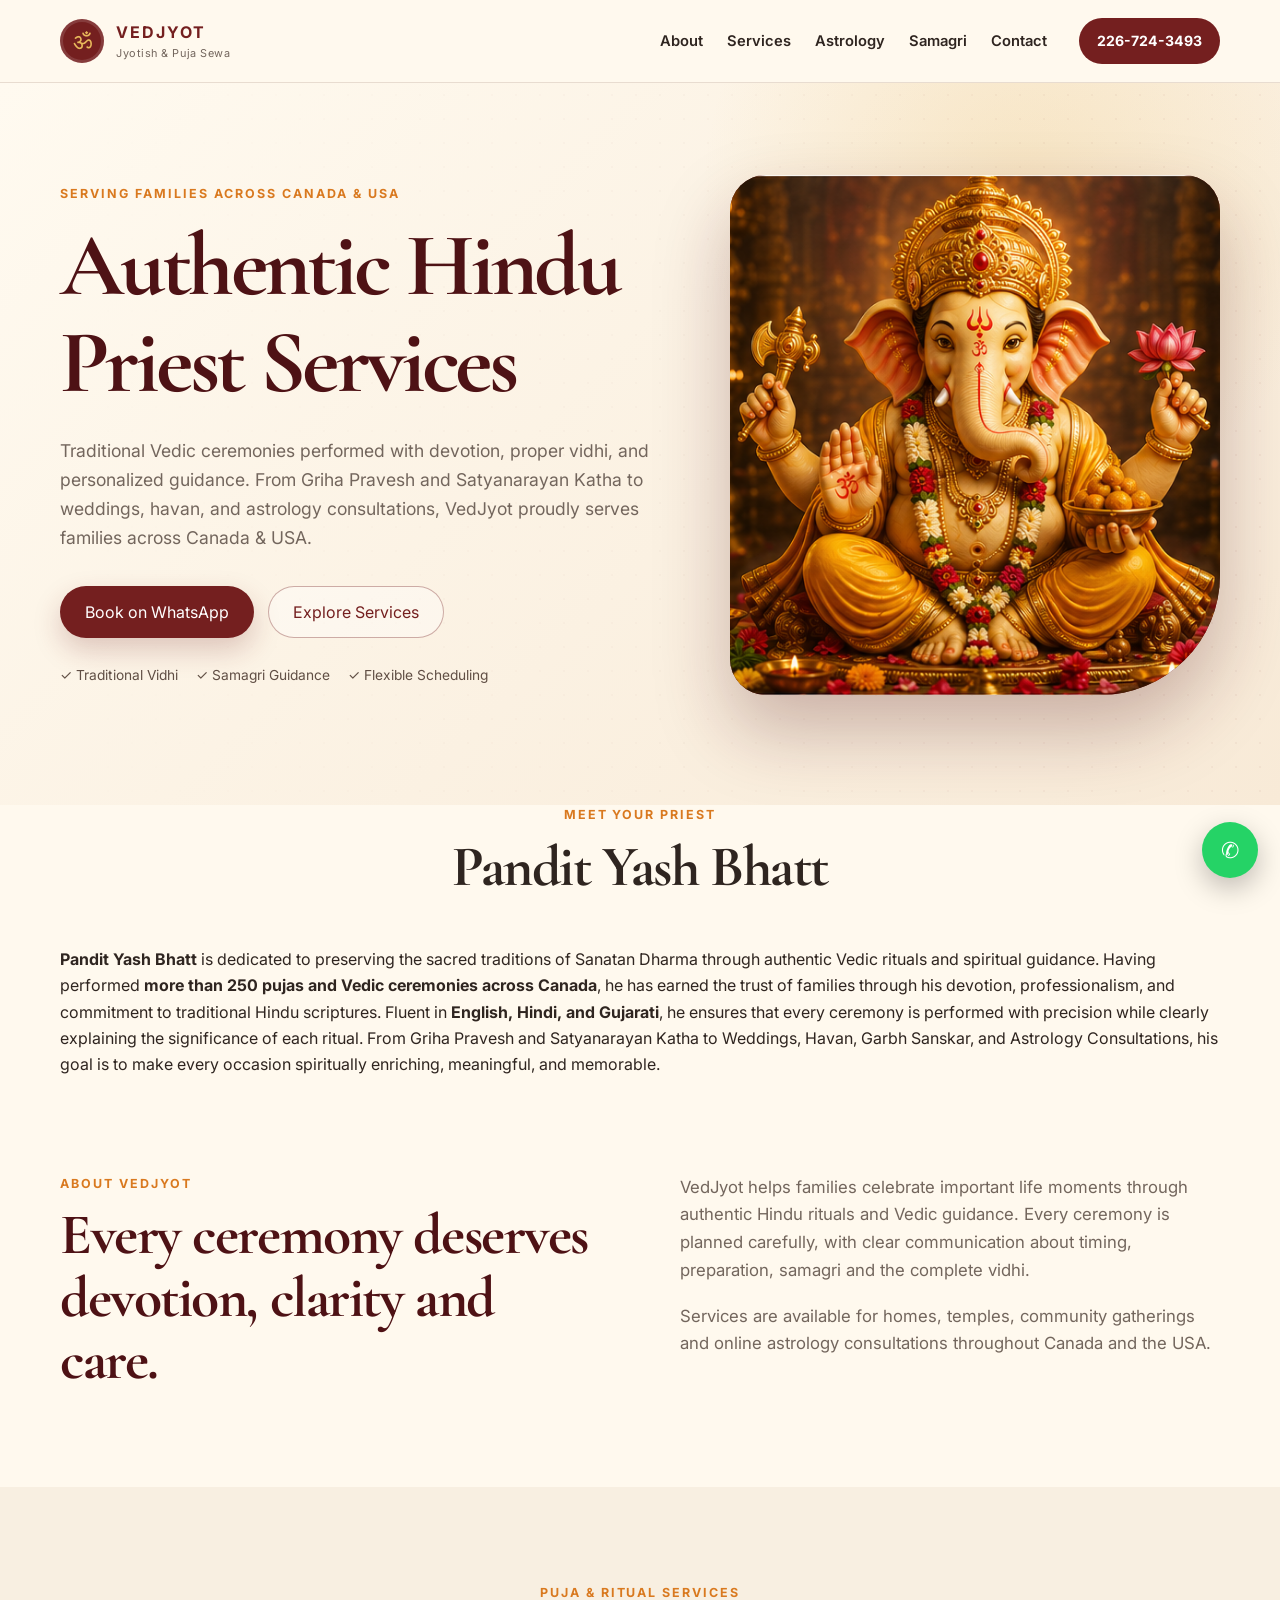
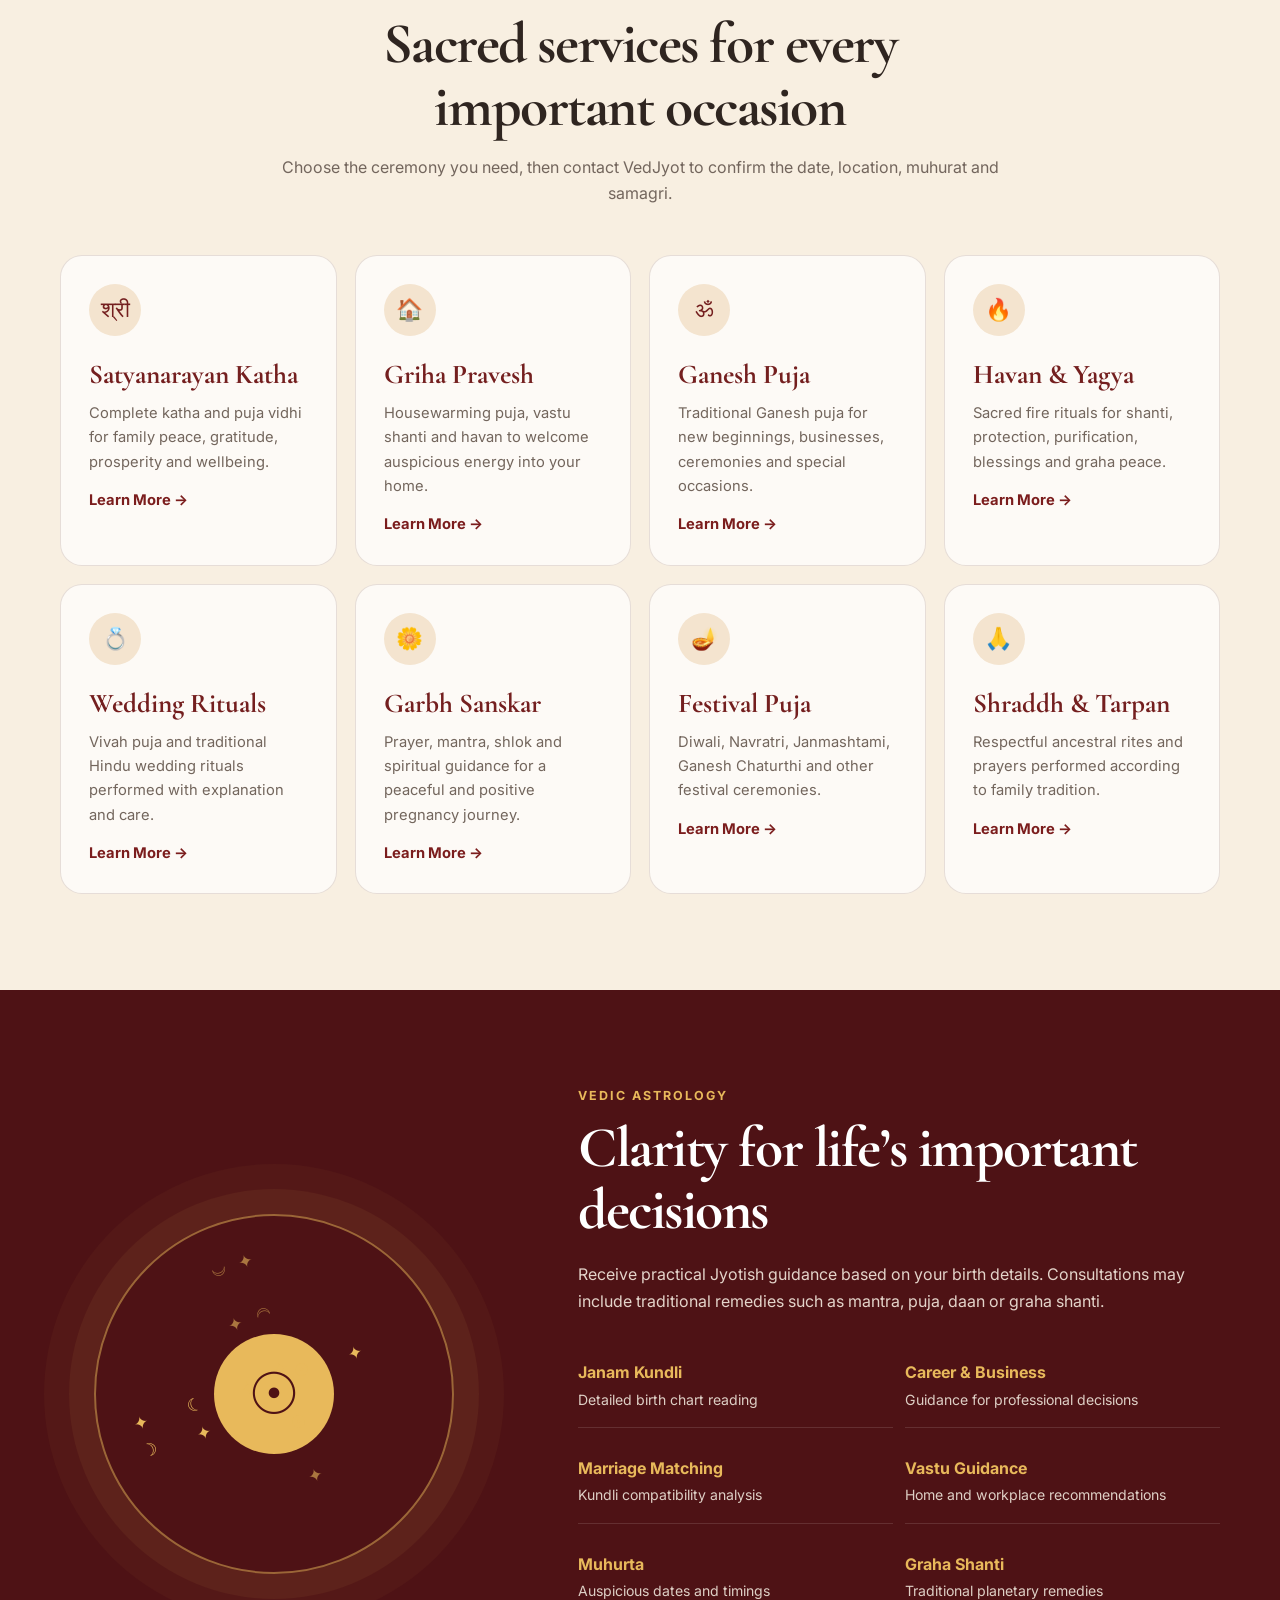
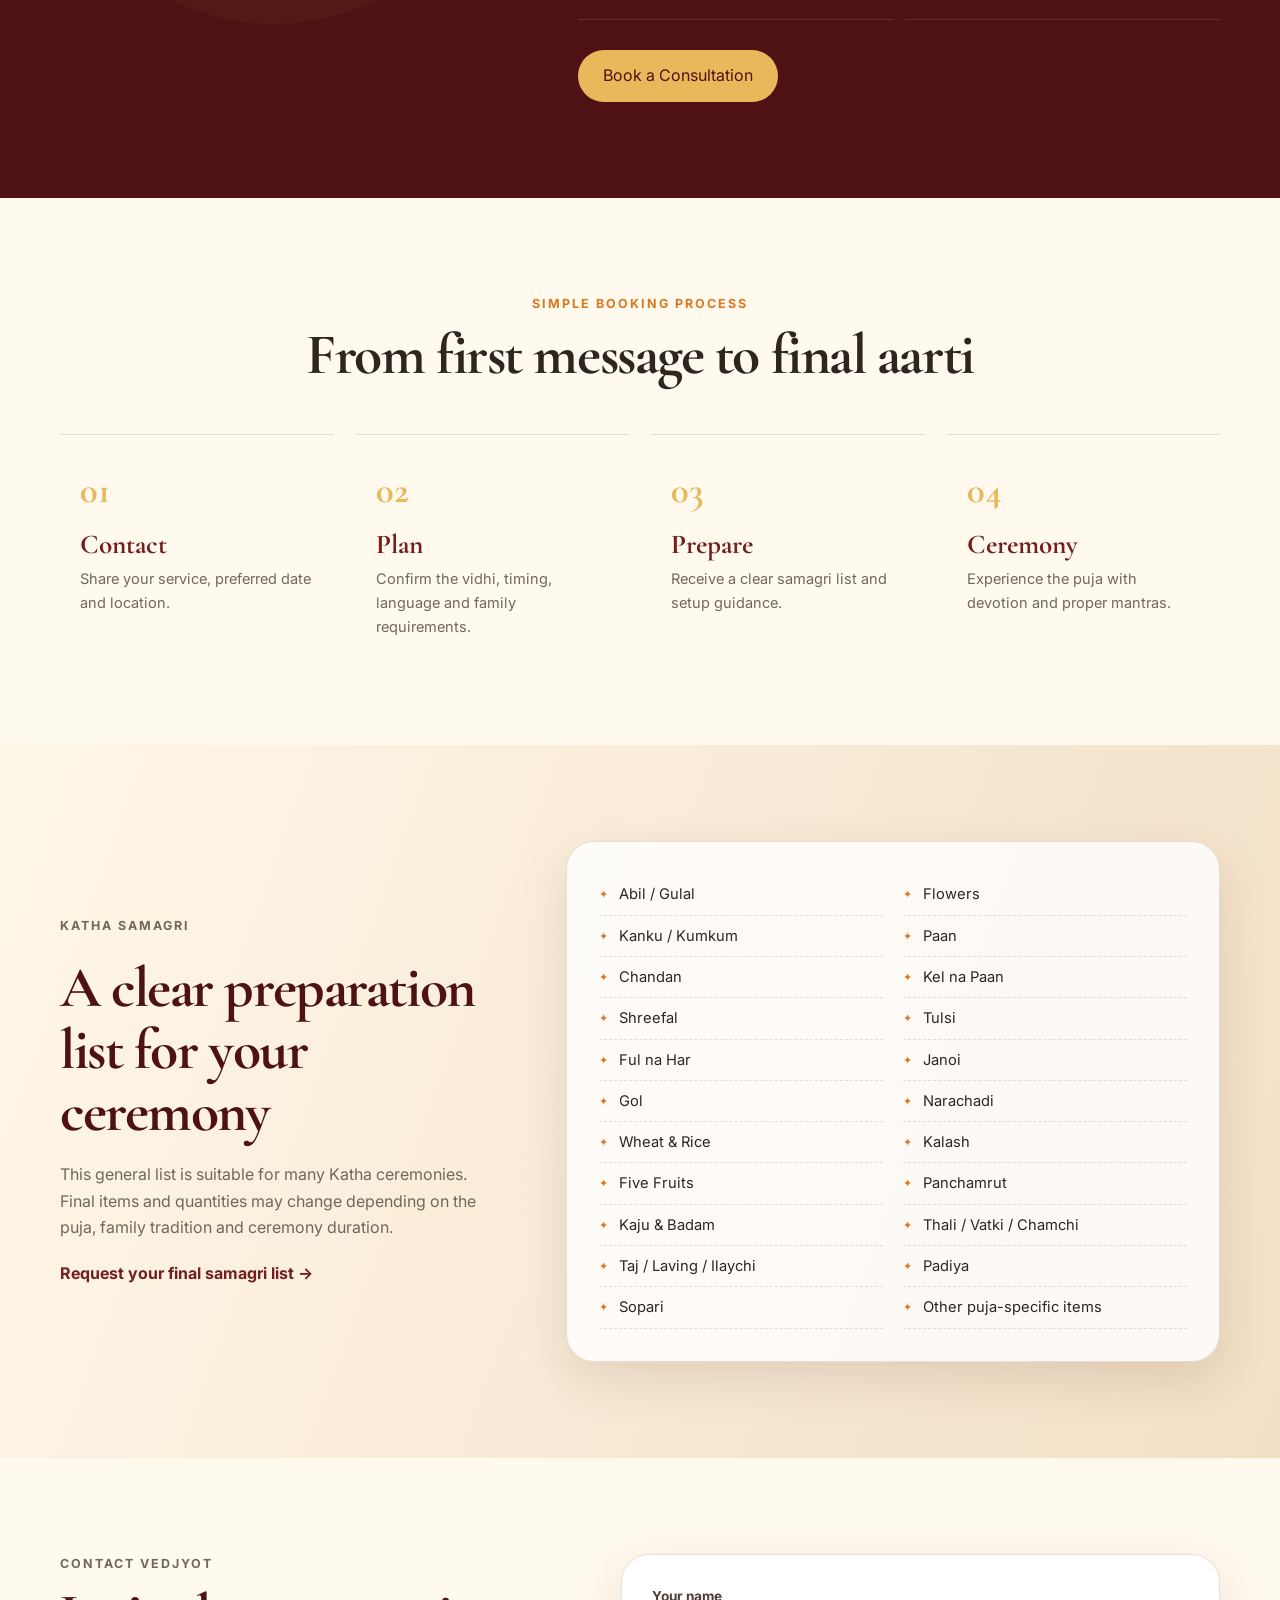
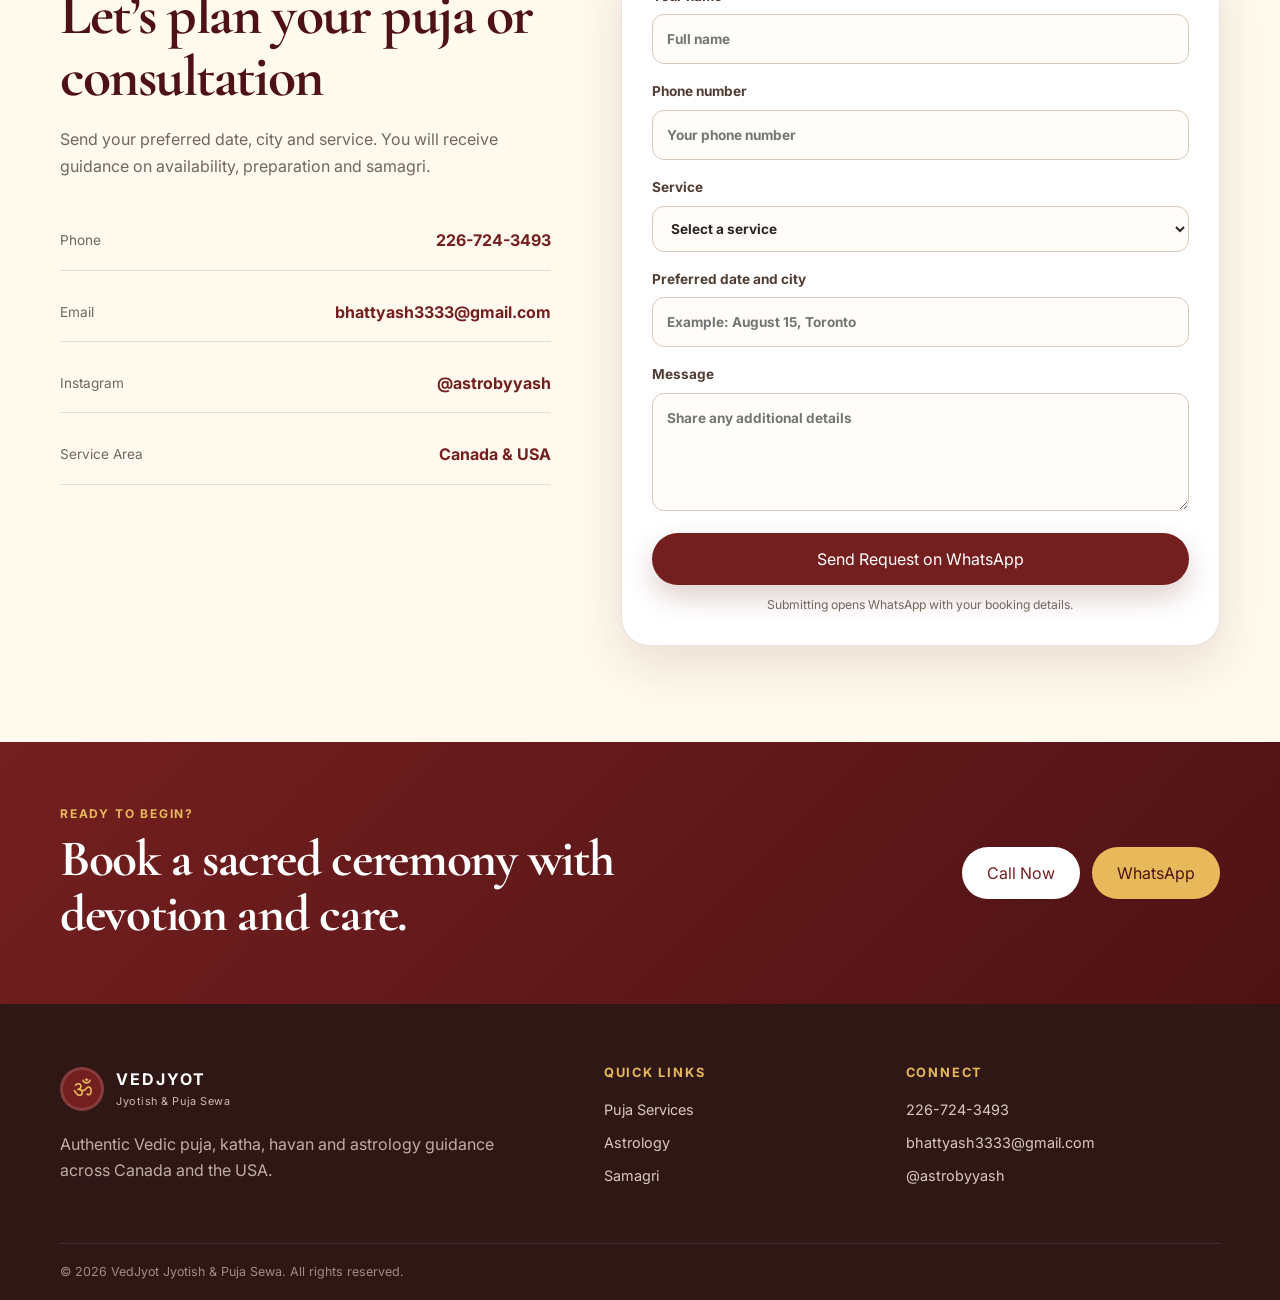
==== index.html @ 6139c0f3 "Rename index.html.html to index.html" ====
<!DOCTYPE html>

<html lang="en">
<head>
<meta charset="utf-8"/>
<meta content="width=device-width, initial-scale=1.0" name="viewport"/>
<meta content="VedJyot offers authentic Vedic puja, katha, havan, wedding rituals, vastu and astrology services across Canada and the USA." name="description"/>
<meta content="Hindu priest Canada, Gujarati priest Ontario, Vedic puja, Satyanarayan Katha, Griha Pravesh, astrology consultation, VedJyot" name="keywords"/>
<meta content="#7b1d1d" name="theme-color"/>
<title>VedJyot | Jyotish &amp; Puja Sewa</title>
<link href="https://fonts.googleapis.com" rel="preconnect"/>
<link crossorigin="" href="https://fonts.gstatic.com" rel="preconnect"/>
<link href="https://fonts.googleapis.com/css2?family=Cormorant+Garamond:wght@500;600;700&amp;family=Inter:wght@400;500;600;700&amp;display=swap" rel="stylesheet"/>
<link href="style.css" rel="stylesheet"/>
<style>
.service-card-clickable{
  cursor:pointer;
  position:relative;
  transition:transform .25s ease, box-shadow .25s ease, border-color .25s ease;
}
.service-card-clickable:hover,
.service-card-clickable:focus{
  transform:translateY(-6px);
  box-shadow:0 18px 40px rgba(91,49,24,.12);
  border-color:rgba(123,29,29,.28);
  outline:none;
}
.learn-more{
  display:inline-block;
  margin-top:14px;
  color:#7b1d1d;
  font-weight:700;
  font-size:.92rem;
}
.service-modal{
  position:fixed;
  inset:0;
  z-index:9999;
  display:none;
  align-items:center;
  justify-content:center;
  padding:24px;
}
.service-modal.is-open{display:flex}
.service-modal-backdrop{
  position:absolute;
  inset:0;
  background:rgba(26,13,8,.68);
  backdrop-filter:blur(4px);
}
.service-modal-dialog{
  position:relative;
  z-index:1;
  width:min(760px,100%);
  max-height:90vh;
  overflow:auto;
  background:#fffaf4;
  border:1px solid rgba(123,29,29,.15);
  border-radius:24px;
  padding:34px;
  box-shadow:0 30px 80px rgba(0,0,0,.28);
  animation:serviceModalIn .25s ease;
}
@keyframes serviceModalIn{
  from{opacity:0;transform:translateY(16px) scale(.98)}
  to{opacity:1;transform:translateY(0) scale(1)}
}
.service-modal-close{
  position:absolute;
  top:14px;
  right:18px;
  border:0;
  background:transparent;
  color:#7b1d1d;
  font-size:34px;
  line-height:1;
  cursor:pointer;
}
.service-modal-icon{
  width:58px;
  height:58px;
  border-radius:50%;
  display:grid;
  place-items:center;
  background:#f8ead8;
  font-size:28px;
  margin-bottom:14px;
}
.service-modal-dialog h2{margin:.25rem 0 .75rem}
.service-modal-overview{
  color:#6f584b;
  line-height:1.75;
  font-size:1.02rem;
}
.service-modal-grid{
  display:grid;
  grid-template-columns:1fr 1fr;
  gap:26px;
  margin-top:24px;
}
.service-modal-grid h3{margin-top:0;color:#7b1d1d}
.service-modal-grid ul{padding-left:20px;line-height:1.9}
.service-modal-grid li::marker{color:#c58a34}
.service-facts{display:grid;gap:12px}
.service-facts div{
  padding:14px 16px;
  background:#fff;
  border:1px solid #eadfce;
  border-radius:12px;
}
.service-facts span{
  display:block;
  color:#8b7465;
  font-size:.78rem;
  text-transform:uppercase;
  letter-spacing:.08em;
  margin-bottom:4px;
}
.service-facts strong{font-size:.95rem;line-height:1.45}
.service-modal-actions{
  display:flex;
  gap:12px;
  flex-wrap:wrap;
  margin-top:28px;
}
body.modal-open{overflow:hidden}
@media(max-width:700px){
  .service-modal{padding:12px}
  .service-modal-dialog{padding:28px 20px 22px;border-radius:18px}
  .service-modal-grid{grid-template-columns:1fr;gap:14px}
  .service-modal-actions .btn{width:100%;text-align:center}
}
</style></head>
<body>
<header class="site-header" id="top">
<div class="container nav-wrap">
<a aria-label="VedJyot home" class="brand" href="#top">
<span class="brand-mark">ॐ</span>
<span>
<strong>VEDJYOT</strong>
<small>Jyotish &amp; Puja Sewa</small>
</span>
</a>
<button aria-expanded="false" aria-label="Open menu" class="menu-toggle">☰</button>
<nav class="nav-links">
<a href="#about">About</a>
<a href="#services">Services</a>
<a href="#astrology">Astrology</a>
<a href="#samagri">Samagri</a>
<a href="#contact">Contact</a>
</nav>
<a class="nav-phone" href="tel:+12267243493">226-724-3493</a>
</div>
</header>
<main>
<section class="hero">
<div class="hero-pattern"></div>
<div class="container hero-grid">
<div class="hero-copy">
<p class="eyebrow">Serving families across Canada &amp; USA</p>
<h1>Authentic Hindu Priest Services</h1>
<p class="hero-text">
    Traditional Vedic ceremonies performed with devotion, proper vidhi, and personalized guidance.
    From Griha Pravesh and Satyanarayan Katha to weddings, havan, and astrology consultations,
    VedJyot proudly serves families across Canada &amp; USA.
</p>
<div class="hero-actions">
<a class="btn btn-primary" href="https://wa.me/12267243493?text=Namaste%2C%20I%20would%20like%20to%20book%20a%20puja%20or%20consultation." rel="noopener" target="_blank">Book on WhatsApp</a>
<a class="btn btn-secondary" href="#services">Explore Services</a>
</div>
<div class="trust-row">
<span>✓ Traditional Vidhi</span>
<span>✓ Samagri Guidance</span>
<span>✓ Flexible Scheduling</span>
</div>
</div>
<div class="hero-image-wrap">
<img alt="Lord Ganesha in a beautifully decorated temple setting" class="hero-image" src="ganpati-hero.png?v=2"/>
</div>
</div>
</section>
<section class="about-pandit">
<div class="container">
<div class="section-heading centered">
<p class="section-label">Meet Your Priest</p>
<h2>Pandit Yash Bhatt</h2>
</div>
<p>
<strong>Pandit Yash Bhatt</strong> is dedicated to preserving the sacred traditions of Sanatan Dharma through authentic Vedic rituals and spiritual guidance. Having performed <strong>more than 250 pujas and Vedic ceremonies across Canada</strong>, he has earned the trust of families through his devotion, professionalism, and commitment to traditional Hindu scriptures. Fluent in <strong>English, Hindi, and Gujarati</strong>, he ensures that every ceremony is performed with precision while clearly explaining the significance of each ritual. From Griha Pravesh and Satyanarayan Katha to Weddings, Havan, Garbh Sanskar, and Astrology Consultations, his goal is to make every occasion spiritually enriching, meaningful, and memorable.
</p>
</div>
</section>
<section class="intro section" id="about">
<div class="container split">
<div>
<p class="section-label">About VedJyot</p>
<h2>Every ceremony deserves devotion, clarity and care.</h2>
</div>
<div class="intro-copy">
<p>
            VedJyot helps families celebrate important life moments through authentic Hindu rituals
            and Vedic guidance. Every ceremony is planned carefully, with clear communication about
            timing, preparation, samagri and the complete vidhi.
          </p>
<p>
            Services are available for homes, temples, community gatherings and online astrology
            consultations throughout Canada and the USA.
          </p>
</div>
</div>
</section>
<section class="section warm" id="services">
<div class="container">
<div class="section-heading centered">
<p class="section-label">Puja &amp; Ritual Services</p>
<h2>Sacred services for every important occasion</h2>
<p>Choose the ceremony you need, then contact VedJyot to confirm the date, location, muhurat and samagri.</p>
</div>
<div class="service-grid"><article aria-label="Learn more about Satyanarayan Katha" class="service-card service-card-clickable" data-service="satyanarayan" role="button" tabindex="0"><div class="icon">श्री</div><h3>Satyanarayan Katha</h3><p>Complete katha and puja vidhi for family peace, gratitude, prosperity and wellbeing.</p><span class="learn-more">Learn More →</span></article><article aria-label="Learn more about Griha Pravesh" class="service-card service-card-clickable" data-service="griha" role="button" tabindex="0"><div class="icon">🏠</div><h3>Griha Pravesh</h3><p>Housewarming puja, vastu shanti and havan to welcome auspicious energy into your home.</p><span class="learn-more">Learn More →</span></article><article aria-label="Learn more about Ganesh Puja" class="service-card service-card-clickable" data-service="ganesh" role="button" tabindex="0"><div class="icon">ॐ</div><h3>Ganesh Puja</h3><p>Traditional Ganesh puja for new beginnings, businesses, ceremonies and special occasions.</p><span class="learn-more">Learn More →</span></article><article aria-label="Learn more about Havan &amp; Yagya" class="service-card service-card-clickable" data-service="havan" role="button" tabindex="0"><div class="icon">🔥</div><h3>Havan &amp; Yagya</h3><p>Sacred fire rituals for shanti, protection, purification, blessings and graha peace.</p><span class="learn-more">Learn More →</span></article><article aria-label="Learn more about Wedding Rituals" class="service-card service-card-clickable" data-service="wedding" role="button" tabindex="0"><div class="icon">💍</div><h3>Wedding Rituals</h3><p>Vivah puja and traditional Hindu wedding rituals performed with explanation and care.</p><span class="learn-more">Learn More →</span></article><article aria-label="Learn more about Garbh Sanskar" class="service-card service-card-clickable" data-service="garbh" role="button" tabindex="0"><div class="icon">🌼</div><h3>Garbh Sanskar</h3><p>Prayer, mantra, shlok and spiritual guidance for a peaceful and positive pregnancy journey.</p><span class="learn-more">Learn More →</span></article><article aria-label="Learn more about Festival Puja" class="service-card service-card-clickable" data-service="festival" role="button" tabindex="0"><div class="icon">🪔</div><h3>Festival Puja</h3><p>Diwali, Navratri, Janmashtami, Ganesh Chaturthi and other festival ceremonies.</p><span class="learn-more">Learn More →</span></article><article aria-label="Learn more about Shraddh &amp; Tarpan" class="service-card service-card-clickable" data-service="shraddh" role="button" tabindex="0"><div class="icon">🙏</div><h3>Shraddh &amp; Tarpan</h3><p>Respectful ancestral rites and prayers performed according to family tradition.</p><span class="learn-more">Learn More →</span></article></div>
</div>
</section>
<section class="section astrology" id="astrology">
<div class="container astrology-grid">
<div class="astro-visual">
<div class="zodiac-ring">
<div class="zodiac-center">☉</div>
</div>
</div>
<div>
<p class="section-label light-label">Vedic Astrology</p>
<h2>Clarity for life’s important decisions</h2>
<p class="astro-intro">
            Receive practical Jyotish guidance based on your birth details. Consultations may include
            traditional remedies such as mantra, puja, daan or graha shanti.
          </p>
<div class="astro-list">
<div><strong>Janam Kundli</strong><span>Detailed birth chart reading</span></div>
<div><strong>Career &amp; Business</strong><span>Guidance for professional decisions</span></div>
<div><strong>Marriage Matching</strong><span>Kundli compatibility analysis</span></div>
<div><strong>Vastu Guidance</strong><span>Home and workplace recommendations</span></div>
<div><strong>Muhurta</strong><span>Auspicious dates and timings</span></div>
<div><strong>Graha Shanti</strong><span>Traditional planetary remedies</span></div>
</div>
<a class="btn btn-gold" href="https://wa.me/12267243493?text=Namaste%2C%20I%20would%20like%20to%20book%20an%20astrology%20consultation." rel="noopener" target="_blank">Book a Consultation</a>
</div>
</div>
</section>
<section class="section" id="process">
<div class="container">
<div class="section-heading centered">
<p class="section-label">Simple Booking Process</p>
<h2>From first message to final aarti</h2>
</div>
<div class="steps">
<div class="step"><span>01</span><h3>Contact</h3><p>Share your service, preferred date and location.</p></div>
<div class="step"><span>02</span><h3>Plan</h3><p>Confirm the vidhi, timing, language and family requirements.</p></div>
<div class="step"><span>03</span><h3>Prepare</h3><p>Receive a clear samagri list and setup guidance.</p></div>
<div class="step"><span>04</span><h3>Ceremony</h3><p>Experience the puja with devotion and proper mantras.</p></div>
</div>
</div>
</section>
<section class="section samagri" id="samagri">
<div class="container samagri-grid">
<div>
<p class="section-label">Katha Samagri</p>
<h2>A clear preparation list for your ceremony</h2>
<p>
            This general list is suitable for many Katha ceremonies. Final items and quantities may
            change depending on the puja, family tradition and ceremony duration.
          </p>
<a class="text-link" href="mailto:bhattyash3333@gmail.com?subject=Samagri%20List%20Request">Request your final samagri list →</a>
</div>
<div class="samagri-card">
<div class="samagri-columns">
<ul>
<li>Abil / Gulal</li><li>Kanku / Kumkum</li><li>Chandan</li>
<li>Shreefal</li><li>Ful na Har</li><li>Gol</li>
<li>Wheat &amp; Rice</li><li>Five Fruits</li><li>Kaju &amp; Badam</li>
<li>Taj / Laving / Ilaychi</li><li>Sopari</li>
</ul>
<ul>
<li>Flowers</li><li>Paan</li><li>Kel na Paan</li>
<li>Tulsi</li><li>Janoi</li><li>Narachadi</li>
<li>Kalash</li><li>Panchamrut</li><li>Thali / Vatki / Chamchi</li>
<li>Padiya</li><li>Other puja-specific items</li>
</ul>
</div>
</div>
</div>
</section>
<section class="section contact" id="contact">
<div class="container contact-grid">
<div>
<p class="section-label">Contact VedJyot</p>
<h2>Let’s plan your puja or consultation</h2>
<p>Send your preferred date, city and service. You will receive guidance on availability, preparation and samagri.</p>
<div class="contact-details">
<a href="tel:+12267243493"><span>Phone</span><strong>226-724-3493</strong></a>
<a href="mailto:bhattyash3333@gmail.com"><span>Email</span><strong>bhattyash3333@gmail.com</strong></a>
<a href="https://instagram.com/astrobyyash" rel="noopener" target="_blank"><span>Instagram</span><strong>@astrobyyash</strong></a>
<div><span>Service Area</span><strong>Canada &amp; USA</strong></div>
</div>
</div>
<form class="contact-form" id="bookingForm">
<label>
            Your name
            <input id="name" placeholder="Full name" required="" type="text"/>
</label>
<label>
            Phone number
            <input id="phone" placeholder="Your phone number" required="" type="tel"/>
</label>
<label>
            Service
            <select id="service" required="">
<option value="">Select a service</option>
<option>Satyanarayan Katha</option>
<option>Griha Pravesh</option>
<option>Wedding Rituals</option>
<option>Garbh Sanskar</option>
<option>Havan / Yagya</option>
<option>Astrology Consultation</option>
<option>Other Puja</option>
</select>
</label>
<label>
            Preferred date and city
            <input id="details" placeholder="Example: August 15, Toronto" type="text"/>
</label>
<label>
            Message
            <textarea id="message" placeholder="Share any additional details" rows="4"></textarea>
</label>
<button class="btn btn-primary full" type="submit">Send Request on WhatsApp</button>
<p class="form-note">Submitting opens WhatsApp with your booking details.</p>
</form>
</div>
</section>
<section class="final-cta">
<div class="container cta-inner">
<div>
<p>Ready to begin?</p>
<h2>Book a sacred ceremony with devotion and care.</h2>
</div>
<div class="cta-actions">
<a class="btn btn-light" href="tel:+12267243493">Call Now</a>
<a class="btn btn-gold" href="https://wa.me/12267243493" rel="noopener" target="_blank">WhatsApp</a>
</div>
</div>
</section>
</main>
<footer>
<div class="container footer-grid">
<div class="footer-brand">
<div class="brand">
<span class="brand-mark">ॐ</span>
<span><strong>VEDJYOT</strong><small>Jyotish &amp; Puja Sewa</small></span>
</div>
<p>Authentic Vedic puja, katha, havan and astrology guidance across Canada and the USA.</p>
</div>
<div>
<h4>Quick Links</h4>
<a href="#services">Puja Services</a>
<a href="#astrology">Astrology</a>
<a href="#samagri">Samagri</a>
</div>
<div>
<h4>Connect</h4>
<a href="tel:+12267243493">226-724-3493</a>
<a href="mailto:bhattyash3333@gmail.com">bhattyash3333@gmail.com</a>
<a href="https://instagram.com/astrobyyash" rel="noopener" target="_blank">@astrobyyash</a>
</div>
</div>
<div class="copyright">© 2026 VedJyot Jyotish &amp; Puja Sewa. All rights reserved.</div>
</footer>
<a aria-label="Chat on WhatsApp" class="floating-whatsapp" href="https://wa.me/12267243493" rel="noopener" target="_blank">✆</a>
<script src="script.js"></script>

<div aria-hidden="true" class="service-modal" id="serviceModal">
<div class="service-modal-backdrop" data-close-modal=""></div>
<div aria-labelledby="serviceModalTitle" aria-modal="true" class="service-modal-dialog" role="dialog">
<button aria-label="Close" class="service-modal-close" data-close-modal="" type="button">×</button>
<div class="service-modal-icon" id="serviceModalIcon"></div>
<p class="section-label">Puja Service</p>
<h2 id="serviceModalTitle"></h2>
<p class="service-modal-overview" id="serviceModalOverview"></p>
<div class="service-modal-grid">
<div>
<h3>What’s Included</h3>
<ul id="serviceModalIncludes"></ul>
</div>
<div class="service-facts">
<div><span>Duration</span><strong id="serviceModalDuration"></strong></div>
<div><span>Recommended Time</span><strong id="serviceModalBest"></strong></div>
<div><span>Languages</span><strong>English, Hindi &amp; Gujarati</strong></div>
<div><span>Samagri</span><strong>Complete list provided after booking</strong></div>
</div>
</div>
<div class="service-modal-actions">
<a class="btn btn-primary" href="#" id="serviceWhatsApp" rel="noopener" target="_blank">Book on WhatsApp</a>
<a class="btn btn-secondary" data-close-modal="" href="#contact">Send Booking Request</a>
</div>
</div>
</div>
<script>
const vedJyotServices = [{'key': 'satyanarayan', 'title': 'Satyanarayan Katha', 'icon': 'श्री', 'summary': 'Complete katha and puja vidhi for family peace, gratitude, prosperity and wellbeing.', 'overview': 'Satyanarayan Katha is a sacred Vedic ceremony dedicated to Lord Vishnu. It is commonly performed to express gratitude, seek divine blessings, and bring peace, prosperity and harmony to the family.', 'includes': ['Ganesh Puja', 'Kalash Sthapana', 'Satyanarayan Katha', 'Vishnu Puja', 'Aarti and Prasad'], 'duration': '2–3 hours', 'best': 'Purnima, Ekadashi, birthdays, anniversaries, new beginnings or any auspicious day'}, {'key': 'griha', 'title': 'Griha Pravesh', 'icon': '🏠', 'summary': 'Housewarming puja, vastu shanti and havan to welcome auspicious energy into your home.', 'overview': 'Griha Pravesh is performed before entering a new home. The ceremony seeks divine blessings, removes negative influences and invites peace, prosperity and positive energy into the household.', 'includes': ['Ganesh Puja', 'Kalash Sthapana', 'Vastu Shanti', 'Navagraha Puja', 'Havan', 'Aarti'], 'duration': '2–3 hours', 'best': 'An auspicious muhurat selected according to the family’s details and location'}, {'key': 'ganesh', 'title': 'Ganesh Puja', 'icon': 'ॐ', 'summary': 'Traditional Ganesh puja for new beginnings, businesses, ceremonies and special occasions.', 'overview': 'Ganesh Puja is performed before auspicious beginnings to seek wisdom, success and the removal of obstacles. It is suitable for homes, businesses, ceremonies and special occasions.', 'includes': ['Sankalp', 'Ganesh Avahan', 'Ganesh Mantra', 'Archana', 'Aarti', 'Prasad'], 'duration': '45–90 minutes', 'best': 'Before a new business, ceremony, purchase, journey or important beginning'}, {'key': 'havan', 'title': 'Havan & Yagya', 'icon': '🔥', 'summary': 'Sacred fire rituals for shanti, protection, purification, blessings and graha peace.', 'overview': 'Havan and Yagya are sacred fire ceremonies performed for purification, peace, protection, health, prosperity and spiritual wellbeing through Vedic mantras and offerings.', 'includes': ['Sankalp', 'Ganesh Puja', 'Agni Sthapana', 'Vedic Mantra Ahuti', 'Purna Ahuti', 'Aarti'], 'duration': '1–3 hours', 'best': 'For graha shanti, birthdays, anniversaries, festivals, family wellbeing or special sankalp'}, {'key': 'wedding', 'title': 'Wedding Rituals', 'icon': '💍', 'summary': 'Vivah puja and traditional Hindu wedding rituals performed with explanation and care.', 'overview': 'Traditional Hindu wedding rituals are performed according to family tradition and Vedic customs, with clear explanations so the couple and guests understand the meaning of each ceremony.', 'includes': ['Ganesh Puja', 'Jaimala', 'Kanyadaan', 'Havan', 'Mangal Phera', 'Saptapadi', 'Sindoor and Mangalsutra'], 'duration': 'Customized to the wedding schedule', 'best': 'Ceremony planning is tailored to the family’s tradition, venue and selected muhurat'}, {'key': 'garbh', 'title': 'Garbh Sanskar', 'icon': '🌼', 'summary': 'Prayer, mantra, shlok and spiritual guidance for a peaceful and positive pregnancy journey.', 'overview': 'Garbh Sanskar is a spiritual ceremony for the wellbeing of the mother and baby. It includes prayers, mantra, shlok and guidance intended to create a peaceful and positive environment during pregnancy.', 'includes': ['Ganesh Puja', 'Santan Gopal Mantra', 'Garbha Raksha Prayers', 'Blessings for Mother and Baby', 'Aarti'], 'duration': '60–90 minutes', 'best': 'During pregnancy on a convenient and auspicious date'}, {'key': 'festival', 'title': 'Festival Puja', 'icon': '🪔', 'summary': 'Diwali, Navratri, Janmashtami, Ganesh Chaturthi and other festival ceremonies.', 'overview': 'Festival pujas are arranged according to the significance of the occasion and the family’s tradition, helping families celebrate with proper vidhi, mantra and devotion.', 'includes': ['Diwali Lakshmi Puja', 'Navratri Puja', 'Janmashtami Puja', 'Ganesh Chaturthi Puja', 'Other Festival Ceremonies'], 'duration': 'Varies by festival', 'best': 'On the traditional festival date and muhurat'}, {'key': 'shraddh', 'title': 'Shraddh & Tarpan', 'icon': '🙏', 'summary': 'Respectful ancestral rites and prayers performed according to family tradition.', 'overview': 'Shraddh and Tarpan are sacred ancestral rites performed with respect and devotion to honour departed family members and seek peace and blessings for the family.', 'includes': ['Sankalp', 'Tarpan', 'Pind Daan where applicable', 'Ancestral Prayers', 'Traditional Vidhi'], 'duration': '1–2 hours', 'best': 'Tithi, Pitru Paksha or another date advised according to family tradition'}];

(function() {
  const serviceMap = Object.fromEntries(vedJyotServices.map(item => [item.key, item]));
  const modal = document.getElementById('serviceModal');
  const title = document.getElementById('serviceModalTitle');
  const icon = document.getElementById('serviceModalIcon');
  const overview = document.getElementById('serviceModalOverview');
  const includes = document.getElementById('serviceModalIncludes');
  const duration = document.getElementById('serviceModalDuration');
  const best = document.getElementById('serviceModalBest');
  const whatsapp = document.getElementById('serviceWhatsApp');

  function openServiceModal(key) {
    const service = serviceMap[key];
    if (!service) return;

    title.textContent = service.title;
    icon.textContent = service.icon;
    overview.textContent = service.overview;
    duration.textContent = service.duration;
    best.textContent = service.best;
    includes.innerHTML = service.includes.map(item => `<li>${item}</li>`).join('');
    whatsapp.href = `https://wa.me/12267243493?text=${encodeURIComponent(`Namaste, I would like to book ${service.title}. Please share availability, muhurat and samagri details.`)}`;

    modal.classList.add('is-open');
    modal.setAttribute('aria-hidden', 'false');
    document.body.classList.add('modal-open');
    modal.querySelector('.service-modal-close').focus();
  }

  function closeServiceModal() {
    modal.classList.remove('is-open');
    modal.setAttribute('aria-hidden', 'true');
    document.body.classList.remove('modal-open');
  }

  document.querySelectorAll('.service-card-clickable').forEach(card => {
    card.addEventListener('click', () => openServiceModal(card.dataset.service));
    card.addEventListener('keydown', event => {
      if (event.key === 'Enter' || event.key === ' ') {
        event.preventDefault();
        openServiceModal(card.dataset.service);
      }
    });
  });

  document.querySelectorAll('[data-close-modal]').forEach(item => {
    item.addEventListener('click', closeServiceModal);
  });

  document.addEventListener('keydown', event => {
    if (event.key === 'Escape' && modal.classList.contains('is-open')) closeServiceModal();
  });
})();
</script></body>
</html>
---- style.css ----
:root {
  --maroon: #741f1f;
  --deep-maroon: #4e1215;
  --saffron: #d9791f;
  --gold: #e8b95b;
  --cream: #fff9ee;
  --warm: #f8efe1;
  --ink: #2f2520;
  --muted: #73665d;
  --white: #ffffff;
  --border: rgba(91, 48, 30, 0.14);
  --shadow: 0 18px 50px rgba(76, 34, 18, 0.12);
}

* { box-sizing: border-box; }
html { scroll-behavior: smooth; }
body {
  margin: 0;
  color: var(--ink);
  background: var(--cream);
  font-family: Inter, Arial, sans-serif;
  line-height: 1.65;
}
a { color: inherit; text-decoration: none; }
img { max-width: 100%; }
.container { width: min(1160px, calc(100% - 40px)); margin: 0 auto; }
.section { padding: 96px 0; }
h1, h2, h3, h4 {
  margin: 0;
  font-family: "Cormorant Garamond", Georgia, serif;
  line-height: 1.08;
}
h1 { font-size: clamp(3.4rem, 7vw, 6.4rem); letter-spacing: -0.04em; }
h2 { font-size: clamp(2.4rem, 4.5vw, 4.2rem); letter-spacing: -0.025em; }
h3 { font-size: 1.7rem; }
p { margin: 0; }
.section-label, .eyebrow {
  color: var(--saffron);
  text-transform: uppercase;
  letter-spacing: .16em;
  font-weight: 700;
  font-size: .78rem;
}
.section-heading { max-width: 720px; margin-bottom: 48px; }
.section-heading h2 { margin: 10px 0 16px; }
.section-heading p:last-child { color: var(--muted); }
.centered { text-align: center; margin-left: auto; margin-right: auto; }

.site-header {
  position: sticky;
  top: 0;
  z-index: 50;
  background: rgba(255, 249, 238, .93);
  backdrop-filter: blur(16px);
  border-bottom: 1px solid var(--border);
}
.nav-wrap {
  height: 82px;
  display: flex;
  align-items: center;
  gap: 32px;
}
.brand {
  display: inline-flex;
  align-items: center;
  gap: 12px;
  min-width: max-content;
}
.brand-mark {
  width: 44px;
  height: 44px;
  border-radius: 50%;
  display: grid;
  place-items: center;
  background: var(--maroon);
  color: var(--gold);
  font-size: 1.45rem;
  box-shadow: inset 0 0 0 3px rgba(255,255,255,.13);
}
.brand strong { display:block; color: var(--maroon); letter-spacing: .12em; font-size: 1rem; }
.brand small { display:block; color: var(--muted); font-size: .68rem; letter-spacing: .05em; }
.nav-links { margin-left: auto; display: flex; gap: 24px; font-size: .92rem; font-weight: 600; }
.nav-links a:hover { color: var(--saffron); }
.nav-phone {
  color: var(--white);
  background: var(--maroon);
  border-radius: 999px;
  padding: 11px 18px;
  font-size: .88rem;
  font-weight: 700;
}
.menu-toggle { display:none; margin-left:auto; border:0; background:none; font-size:1.5rem; }

.hero {
  position: relative;
  overflow: hidden;
  padding: 92px 0 110px;
  background:
    radial-gradient(circle at 80% 15%, rgba(232,185,91,.24), transparent 27%),
    linear-gradient(135deg, #fffaf0 0%, #f8ead7 100%);
}
.hero-pattern {
  position:absolute;
  inset:0;
  opacity:.25;
  background-image: radial-gradient(rgba(116,31,31,.18) 1px, transparent 1px);
  background-size: 24px 24px;
  mask-image: linear-gradient(to right, transparent, #000);
}
.hero-grid {
  position:relative;
  display:grid;
  grid-template-columns: 1.1fr .9fr;
  align-items:center;
  gap:70px;
}
.hero-copy h1 { color: var(--deep-maroon); margin: 14px 0 24px; max-width: 780px; }
.hero-text { max-width: 680px; color: var(--muted); font-size: 1.1rem; }
.hero-actions { display:flex; flex-wrap:wrap; gap:14px; margin:34px 0 26px; }
.btn {
  display:inline-flex;
  align-items:center;
  justify-content:center;
  min-height: 52px;
  padding: 0 24px;
  border-radius: 999px;
  font-weight: 700;
  border: 1px solid transparent;
  transition: transform .2s ease, box-shadow .2s ease, background .2s ease;
  cursor:pointer;
  font: inherit;
}
.btn:hover { transform: translateY(-2px); }
.btn-primary { background: var(--maroon); color:var(--white); box-shadow: 0 12px 28px rgba(116,31,31,.22); }
.btn-secondary { border-color: rgba(116,31,31,.35); color: var(--maroon); background:rgba(255,255,255,.35); }
.btn-gold { background:var(--gold); color:var(--deep-maroon); }
.btn-light { background:var(--white); color:var(--maroon); }
.full { width:100%; }
.trust-row { display:flex; flex-wrap:wrap; gap:18px; font-size:.86rem; color:#604e44; }

.hero-card {
  min-height: 520px;
  position:relative;
  display:flex;
  flex-direction:column;
  align-items:center;
  justify-content:center;
  border-radius: 36px 36px 120px 36px;
  overflow:hidden;
  background: linear-gradient(155deg, #7e2424, #4c1014);
  box-shadow: 0 35px 75px rgba(79,17,21,.28);
  color:var(--gold);
}
.hero-card:before,
.hero-card:after {
  content:"";
  position:absolute;
  width:330px;
  height:330px;
  border:1px solid rgba(232,185,91,.25);
  border-radius:50%;
}
.hero-card:after { width:430px; height:430px; }
.hero-card p { position:absolute; bottom:36px; letter-spacing:.16em; font-size:.78rem; }
.sun {
  position:absolute; top:-85px; right:-55px;
  width:240px; height:240px; border-radius:50%;
  background: radial-gradient(circle, #f6d98d 0 20%, rgba(232,185,91,.35) 21% 55%, transparent 56%);
}
.mandala {
  width:210px; height:210px; border-radius:50%;
  display:grid; place-items:center;
  border:2px solid rgba(232,185,91,.8);
  box-shadow: 0 0 0 14px rgba(232,185,91,.08), 0 0 0 28px rgba(232,185,91,.06);
}
.mandala span { font-size:5rem; }
.diya { position:absolute; bottom:96px; }
.bowl { width:90px; height:35px; background:var(--gold); border-radius: 8px 8px 50px 50px; }
.flame {
  width:24px; height:48px; margin:0 auto -3px;
  border-radius: 70% 30% 65% 35%;
  background:#fff0aa;
  transform:rotate(8deg);
  box-shadow:0 0 30px #f2c75c;
}

.split { display:grid; grid-template-columns: 1fr 1fr; gap:80px; align-items:start; }
.split h2 { margin-top:10px; color:var(--deep-maroon); }
.intro-copy { color:var(--muted); font-size:1.05rem; }
.intro-copy p + p { margin-top:18px; }

.warm { background:var(--warm); }
.service-grid { display:grid; grid-template-columns:repeat(4,1fr); gap:18px; }
.service-card {
  padding:28px;
  min-height:250px;
  border:1px solid var(--border);
  border-radius:22px;
  background:rgba(255,255,255,.7);
  transition:.25s ease;
}
.service-card:hover { transform:translateY(-6px); box-shadow:var(--shadow); background:var(--white); }
.service-card .icon {
  width:52px; height:52px; display:grid; place-items:center;
  border-radius:50%; background:#f4e4cf; color:var(--maroon);
  margin-bottom:24px; font-size:1.35rem;
}
.service-card h3 { color:var(--maroon); margin-bottom:12px; }
.service-card p { color:var(--muted); font-size:.92rem; }

.astrology { background:var(--deep-maroon); color:var(--white); }
.astrology-grid { display:grid; grid-template-columns:.8fr 1.2fr; gap:90px; align-items:center; }
.light-label { color:var(--gold); }
.astrology h2 { margin:10px 0 20px; }
.astro-intro { color:#e4d4ca; max-width:650px; margin-bottom:30px; }
.astro-list { display:grid; grid-template-columns:1fr 1fr; gap:12px; margin-bottom:30px; }
.astro-list div { padding:15px 0; border-bottom:1px solid rgba(255,255,255,.12); }
.astro-list strong { display:block; color:var(--gold); }
.astro-list span { color:#decfc5; font-size:.88rem; }
.astro-visual { display:grid; place-items:center; }
.zodiac-ring {
  width:min(360px,80vw); aspect-ratio:1; border-radius:50%;
  position:relative; display:grid; place-items:center;
  border:2px solid rgba(232,185,91,.5);
  box-shadow:0 0 0 25px rgba(232,185,91,.06), 0 0 0 50px rgba(232,185,91,.04);
}
.zodiac-ring:before, .zodiac-ring:after {
  content:"✦  ☾  ✦  ☉  ✦  ☽  ✦";
  position:absolute; inset:35px; border-radius:50%;
  display:grid; place-items:center; color:var(--gold); letter-spacing:18px;
  font-size:1.1rem; transform:rotate(-18deg);
}
.zodiac-ring:after { transform:rotate(72deg); opacity:.6; }
.zodiac-center { width:120px; height:120px; border-radius:50%; display:grid; place-items:center; background:var(--gold); color:var(--deep-maroon); font-size:3.6rem; }

.steps { display:grid; grid-template-columns:repeat(4,1fr); gap:22px; }
.step { position:relative; padding:26px 20px 10px; border-top:1px solid var(--border); }
.step span { font-family:"Cormorant Garamond"; font-size:2.3rem; color:var(--gold); font-weight:700; }
.step h3 { color:var(--maroon); margin:8px 0; }
.step p { color:var(--muted); font-size:.91rem; }

.samagri { background:linear-gradient(110deg, #fff7e8, #f2dfc6); }
.samagri-grid { display:grid; grid-template-columns:.8fr 1.2fr; gap:70px; align-items:center; }
.samagri h2 { margin:10px 0 18px; color:var(--deep-maroon); }
.samagri p { color:var(--muted); margin-bottom:20px; }
.text-link { color:var(--maroon); font-weight:700; }
.samagri-card { background:rgba(255,255,255,.8); border:1px solid var(--border); border-radius:28px; padding:32px; box-shadow:var(--shadow); }
.samagri-columns { display:grid; grid-template-columns:1fr 1fr; gap:20px; }
.samagri ul { list-style:none; padding:0; margin:0; }
.samagri li { padding:8px 0 8px 20px; border-bottom:1px dashed rgba(91,48,30,.15); position:relative; font-size:.92rem; }
.samagri li:before { content:"✦"; position:absolute; left:0; color:var(--saffron); font-size:.7rem; top:11px; }

.contact-grid { display:grid; grid-template-columns:.9fr 1.1fr; gap:70px; align-items:start; }
.contact h2 { color:var(--deep-maroon); margin:10px 0 18px; }
.contact > .container > div > p { color:var(--muted); }
.contact-details { margin-top:32px; display:grid; gap:12px; }
.contact-details a, .contact-details div {
  display:flex; justify-content:space-between; align-items:center;
  padding:16px 0; border-bottom:1px solid var(--border); gap:20px;
}
.contact-details span { color:var(--muted); font-size:.85rem; }
.contact-details strong { color:var(--maroon); text-align:right; }
.contact-form { background:var(--white); border:1px solid var(--border); border-radius:28px; padding:30px; box-shadow:var(--shadow); }
.contact-form label { display:block; font-weight:700; font-size:.85rem; margin-bottom:16px; color:#523d32; }
.contact-form input, .contact-form select, .contact-form textarea {
  width:100%; margin-top:7px; border:1px solid #d9c9bb; border-radius:12px;
  padding:13px 14px; background:#fffdf9; color:var(--ink); font:inherit; outline:none;
}
.contact-form input:focus, .contact-form select:focus, .contact-form textarea:focus { border-color:var(--saffron); box-shadow:0 0 0 3px rgba(217,121,31,.12); }
.form-note { color:var(--muted); text-align:center; font-size:.76rem; margin-top:10px; }

.final-cta { background:linear-gradient(135deg, var(--maroon), var(--deep-maroon)); color:var(--white); padding:62px 0; }
.cta-inner { display:flex; align-items:center; justify-content:space-between; gap:30px; }
.final-cta p { color:var(--gold); text-transform:uppercase; letter-spacing:.15em; font-size:.75rem; font-weight:700; }
.final-cta h2 { font-size:clamp(2rem,4vw,3.4rem); max-width:720px; margin-top:8px; }
.cta-actions { display:flex; gap:12px; flex-wrap:wrap; }

footer { background:#2f1716; color:#eee2db; padding:62px 0 18px; }
.footer-grid { display:grid; grid-template-columns:2fr 1fr 1.3fr; gap:60px; }
.footer-brand p { margin-top:20px; color:#bfaea6; max-width:480px; }
footer h4 { font-family:Inter; font-size:.8rem; text-transform:uppercase; letter-spacing:.14em; color:var(--gold); margin-bottom:18px; }
footer a { display:block; margin:9px 0; color:#d8c9c2; font-size:.9rem; }
footer .brand strong { color:var(--white); }
footer .brand small { color:#cdbcb4; }
.copyright { width:min(1160px,calc(100% - 40px)); margin:46px auto 0; padding-top:18px; border-top:1px solid rgba(255,255,255,.1); color:#9f8d84; font-size:.78rem; }

.floating-whatsapp {
  position:fixed; right:22px; bottom:22px; z-index:40;
  width:56px; height:56px; border-radius:50%; display:grid; place-items:center;
  background:#25d366; color:white; font-size:1.4rem; box-shadow:0 10px 28px rgba(0,0,0,.25);
}

@media (max-width: 980px) {
  .nav-phone { display:none; }
  .service-grid { grid-template-columns:repeat(2,1fr); }
  .hero-grid, .astrology-grid, .samagri-grid, .contact-grid { grid-template-columns:1fr; }
  .hero-card { min-height:420px; max-width:620px; width:100%; margin:auto; }
  .astro-visual { order:2; padding-top:30px; }
  .steps { grid-template-columns:repeat(2,1fr); }
}
@media (max-width: 760px) {
  .section { padding:72px 0; }
  .menu-toggle { display:block; }
  .nav-links {
    display:none; position:absolute; left:20px; right:20px; top:72px;
    flex-direction:column; padding:20px; border-radius:18px; background:var(--cream);
    box-shadow:var(--shadow); border:1px solid var(--border);
  }
  .nav-links.open { display:flex; }
  .hero { padding:65px 0 80px; }
  .hero-grid { gap:48px; }
  .split { grid-template-columns:1fr; gap:26px; }
  .service-grid, .steps, .astro-list { grid-template-columns:1fr; }
  .samagri-columns { grid-template-columns:1fr; }
  .cta-inner { flex-direction:column; align-items:flex-start; }
  .footer-grid { grid-template-columns:1fr; gap:30px; }
}
@media (max-width: 480px) {
  .container { width:min(100% - 28px,1160px); }
  h1 { font-size:3.35rem; }
  .hero-actions .btn { width:100%; }
  .hero-card { min-height:360px; border-radius:28px 28px 85px 28px; }
  .mandala { width:170px; height:170px; }
  .mandala span { font-size:4rem; }
  .service-card { min-height:0; }
  .contact-details a, .contact-details div { flex-direction:column; align-items:flex-start; gap:4px; }
  .contact-details strong { text-align:left; }
}


.hero-image-wrap {
  min-height: 520px;
  overflow: hidden;
  border-radius: 36px 36px 120px 36px;
  box-shadow: 0 35px 75px rgba(79, 17, 21, .28);
  background: #6c1b1b;
}

.hero-image {
  width: 100%;
  height: 100%;
  min-height: 520px;
  display: block;
  object-fit: cover;
  object-position: center;
}

@media (max-width: 980px) {
  .hero-image-wrap,
  .hero-image {
    min-height: 420px;
  }

  .hero-image-wrap {
    max-width: 620px;
    width: 100%;
    margin: auto;
  }
}

@media (max-width: 480px) {
  .hero-image-wrap {
    min-height: 360px;
    border-radius: 28px 28px 85px 28px;
  }

  .hero-image {
    min-height: 360px;
  }
}
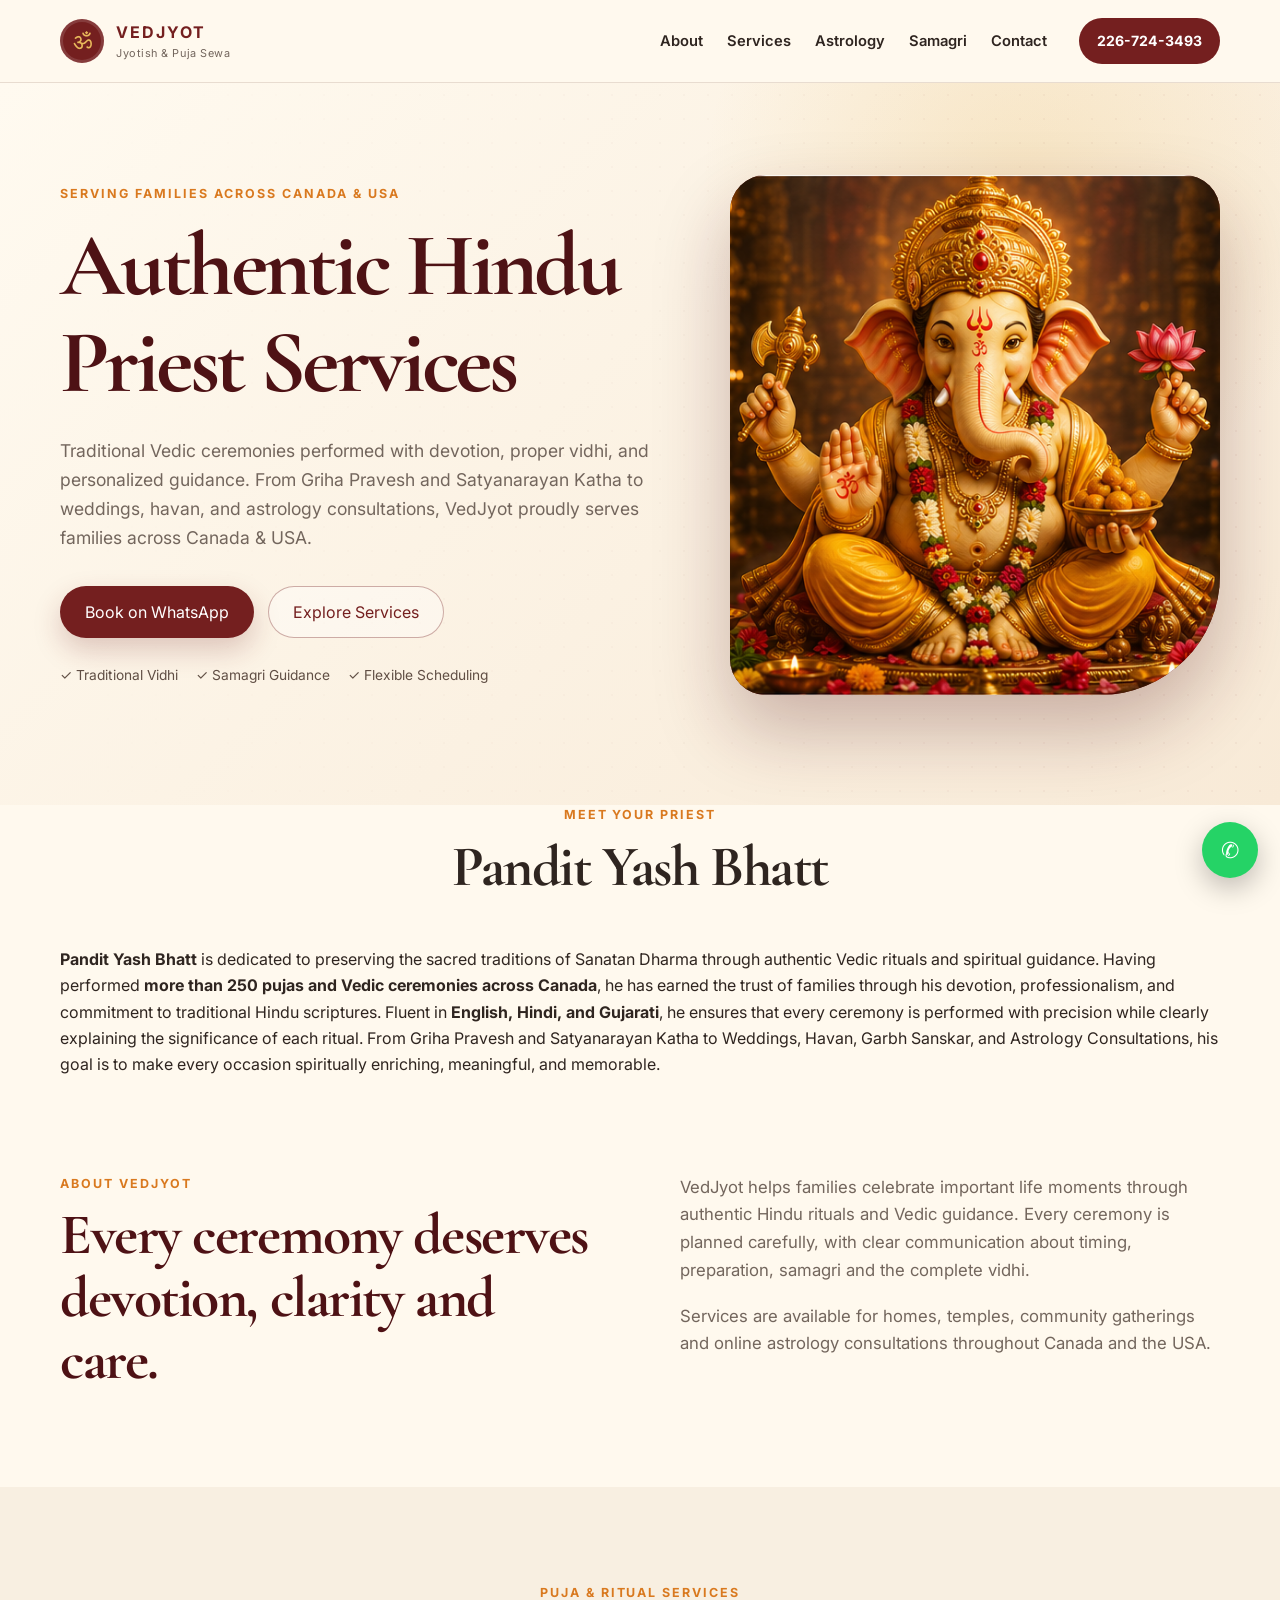
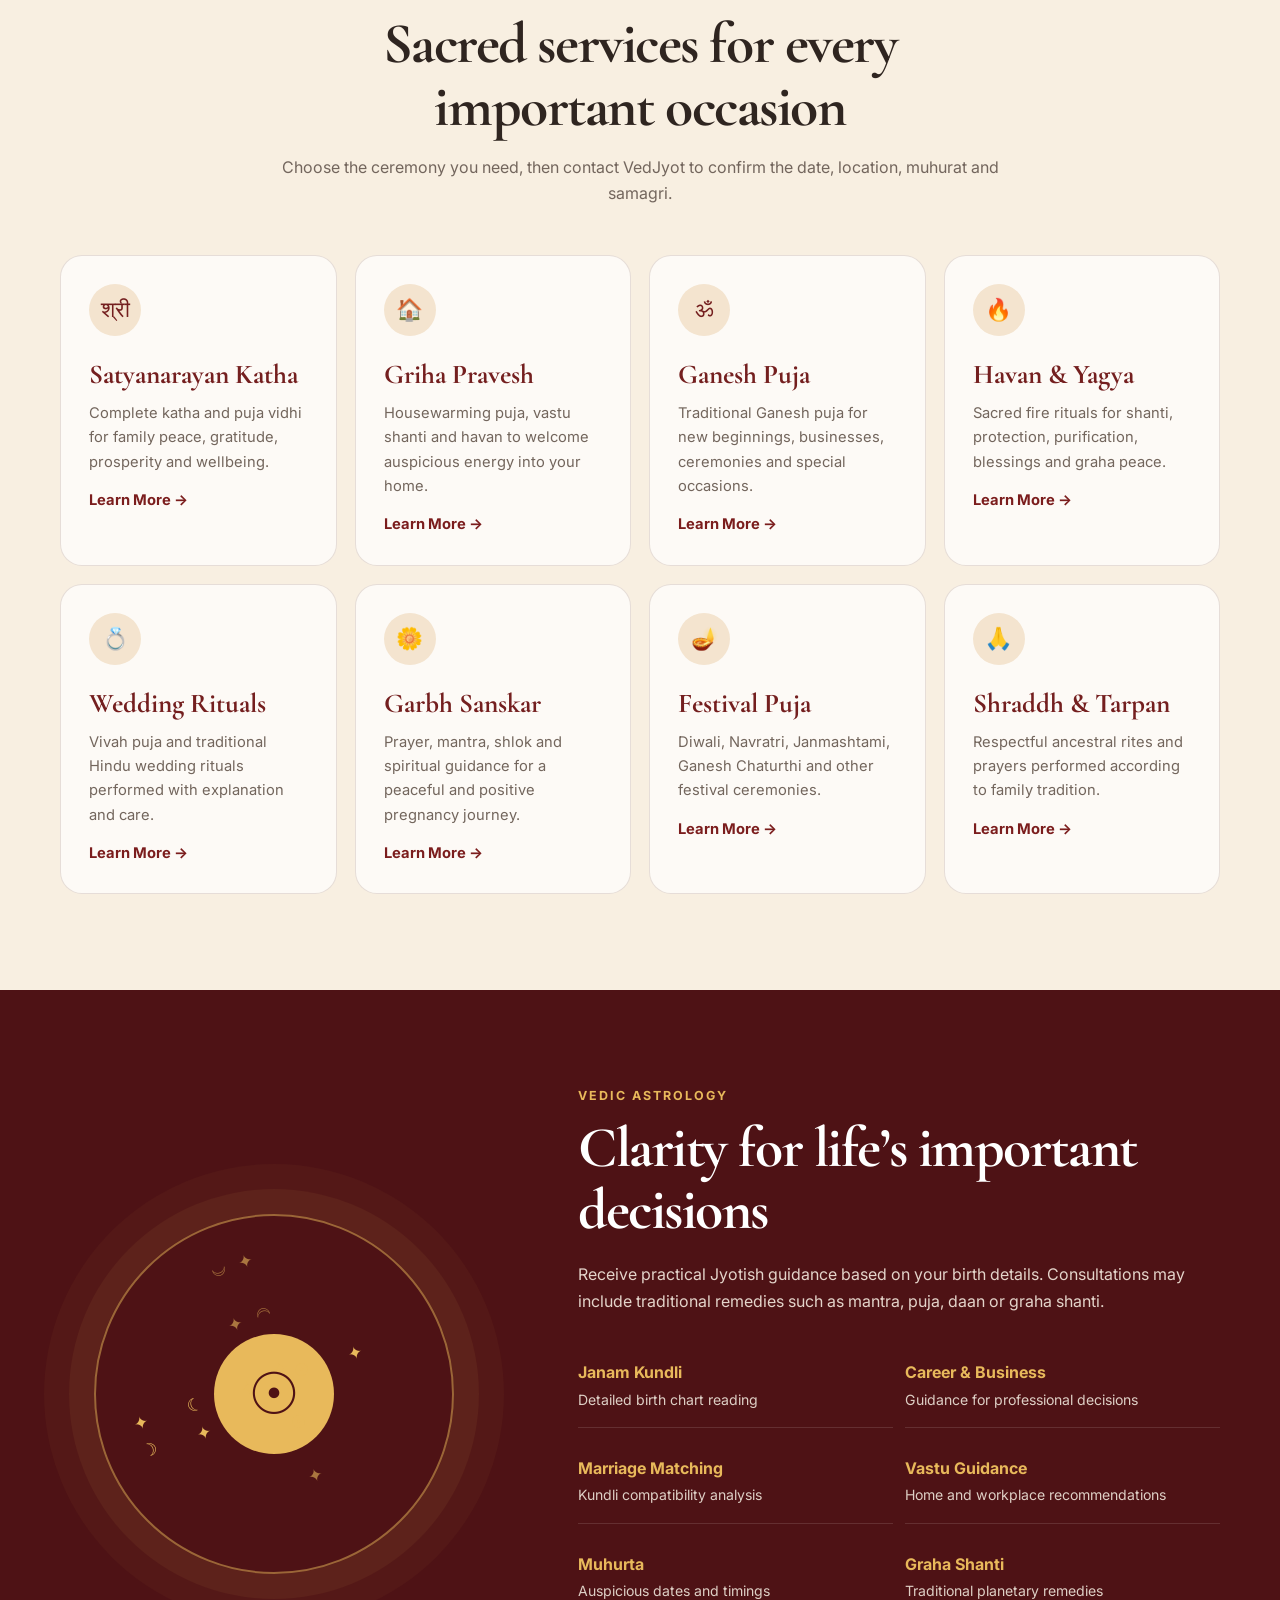
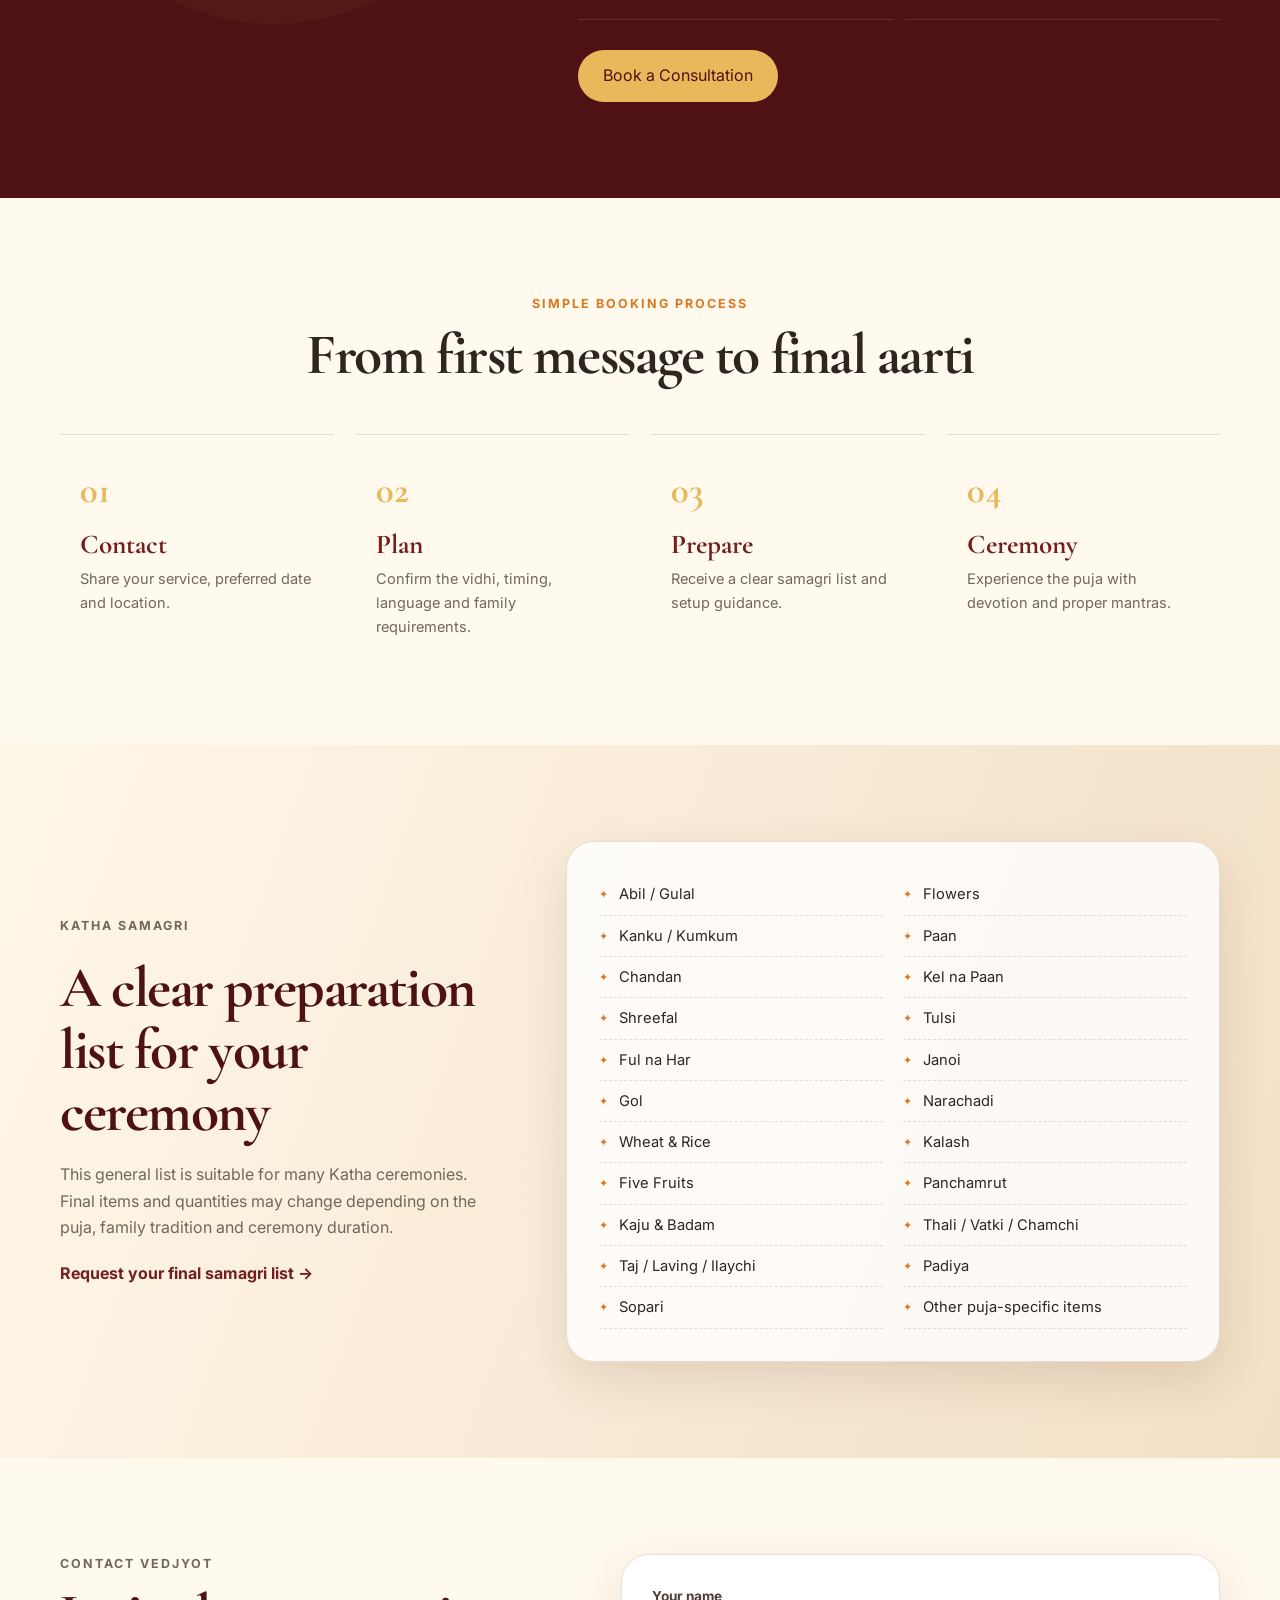
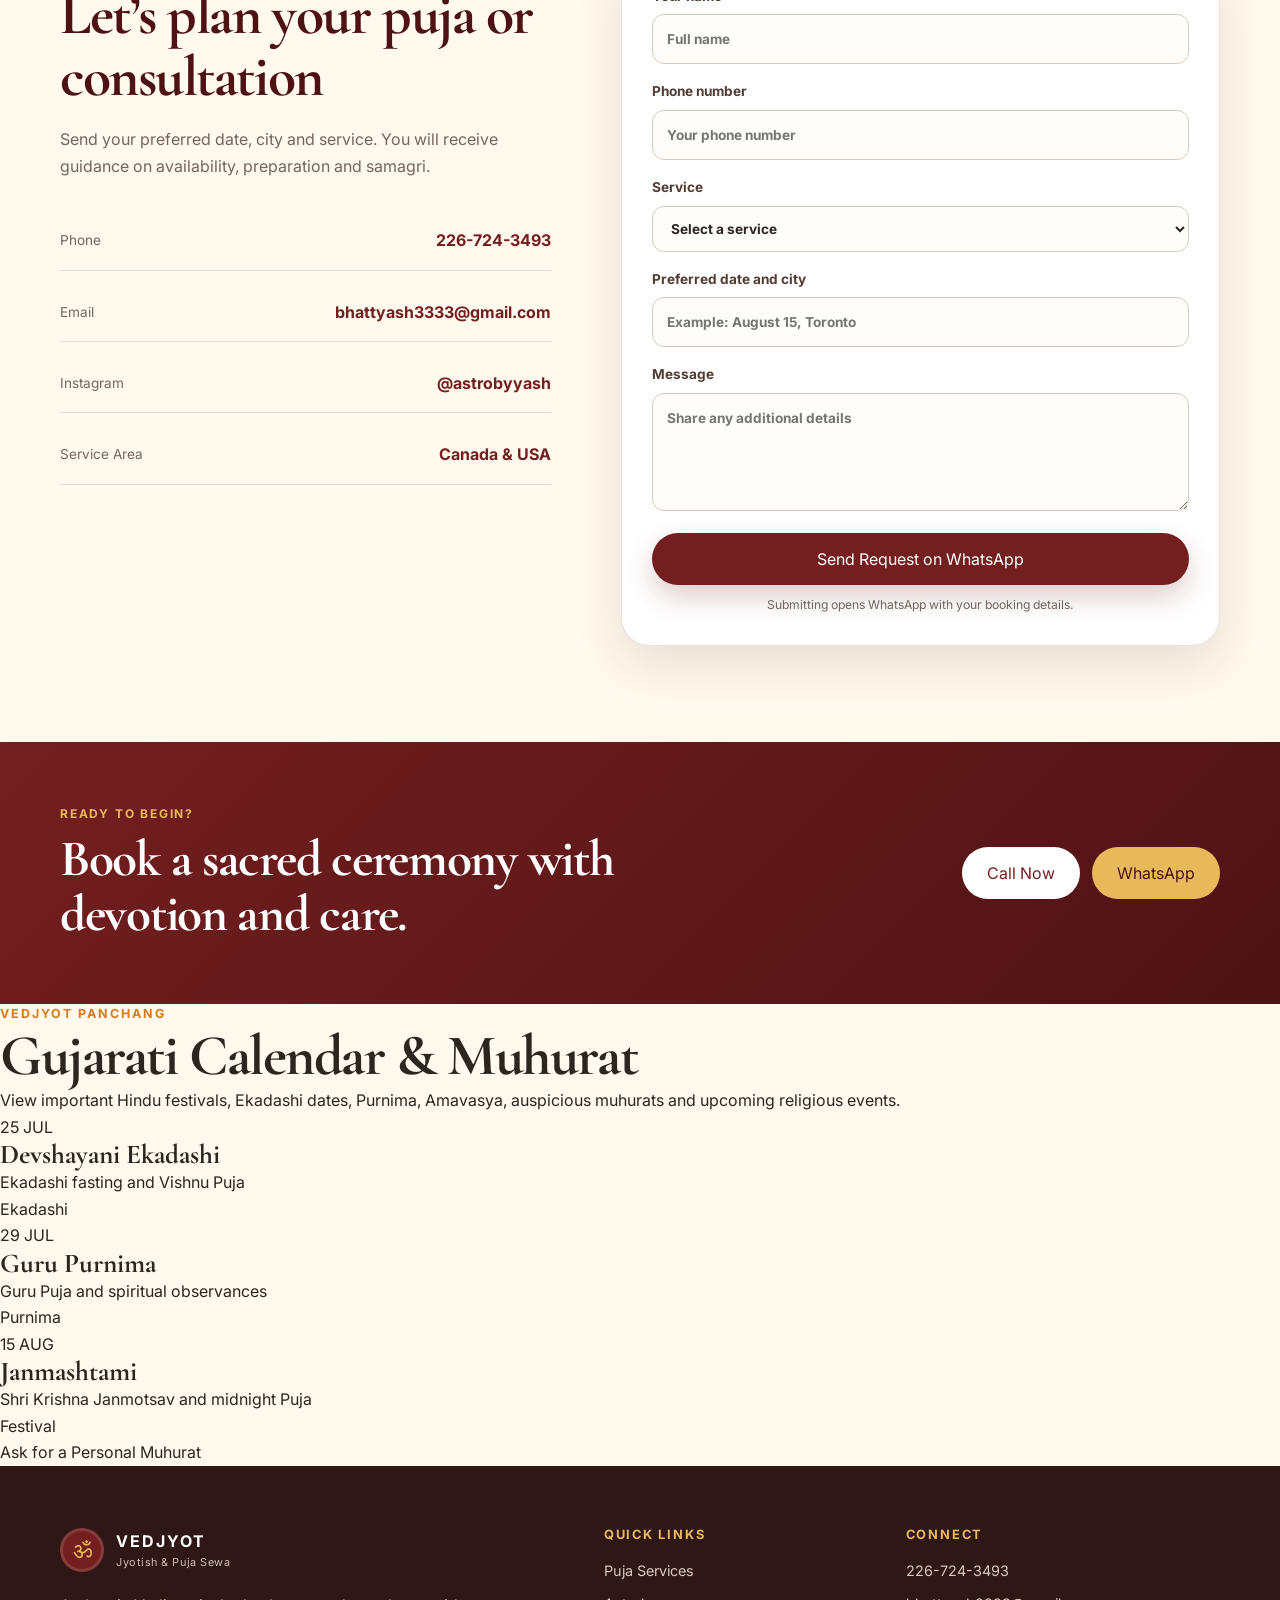
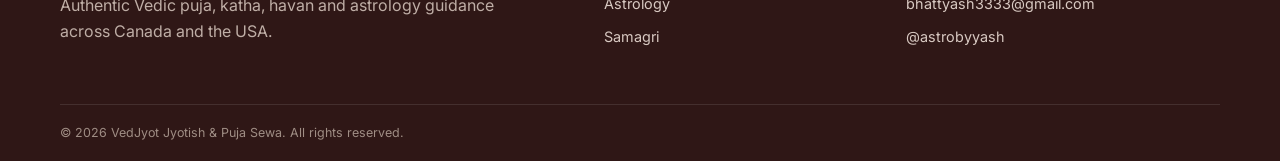
==== commit 92ec88bf: "Update index.html" ====
--- a/index.html
+++ b/index.html
@@ -349,6 +349,69 @@
 </div>
 </section>
 </main>
+  <!-- Gujarati Calendar Section -->
+<section id="gujarati-calendar" class="calendar-section">
+    <div class="calendar-container">
+        <p class="section-label">VEDJYOT PANCHANG</p>
+        <h2>Gujarati Calendar & Muhurat</h2>
+
+        <p class="calendar-intro">
+            View important Hindu festivals, Ekadashi dates, Purnima, Amavasya,
+            auspicious muhurats and upcoming religious events.
+        </p>
+
+        <div class="calendar-grid">
+
+            <div class="calendar-card">
+                <div class="calendar-date">
+                    <span class="calendar-day">25</span>
+                    <span class="calendar-month">JUL</span>
+                </div>
+
+                <div class="calendar-details">
+                    <h3>Devshayani Ekadashi</h3>
+                    <p>Ekadashi fasting and Vishnu Puja</p>
+                    <span class="calendar-tag">Ekadashi</span>
+                </div>
+            </div>
+
+            <div class="calendar-card">
+                <div class="calendar-date">
+                    <span class="calendar-day">29</span>
+                    <span class="calendar-month">JUL</span>
+                </div>
+
+                <div class="calendar-details">
+                    <h3>Guru Purnima</h3>
+                    <p>Guru Puja and spiritual observances</p>
+                    <span class="calendar-tag">Purnima</span>
+                </div>
+            </div>
+
+            <div class="calendar-card">
+                <div class="calendar-date">
+                    <span class="calendar-day">15</span>
+                    <span class="calendar-month">AUG</span>
+                </div>
+
+                <div class="calendar-details">
+                    <h3>Janmashtami</h3>
+                    <p>Shri Krishna Janmotsav and midnight Puja</p>
+                    <span class="calendar-tag">Festival</span>
+                </div>
+            </div>
+
+        </div>
+
+        <a
+            href="https://wa.me/12267243493?text=Namaste%2C%20I%20would%20like%20to%20ask%20about%20an%20auspicious%20Muhurat."
+            class="calendar-button"
+            target="_blank"
+        >
+            Ask for a Personal Muhurat
+        </a>
+    </div>
+</section>
 <footer>
 <div class="container footer-grid">
 <div class="footer-brand">
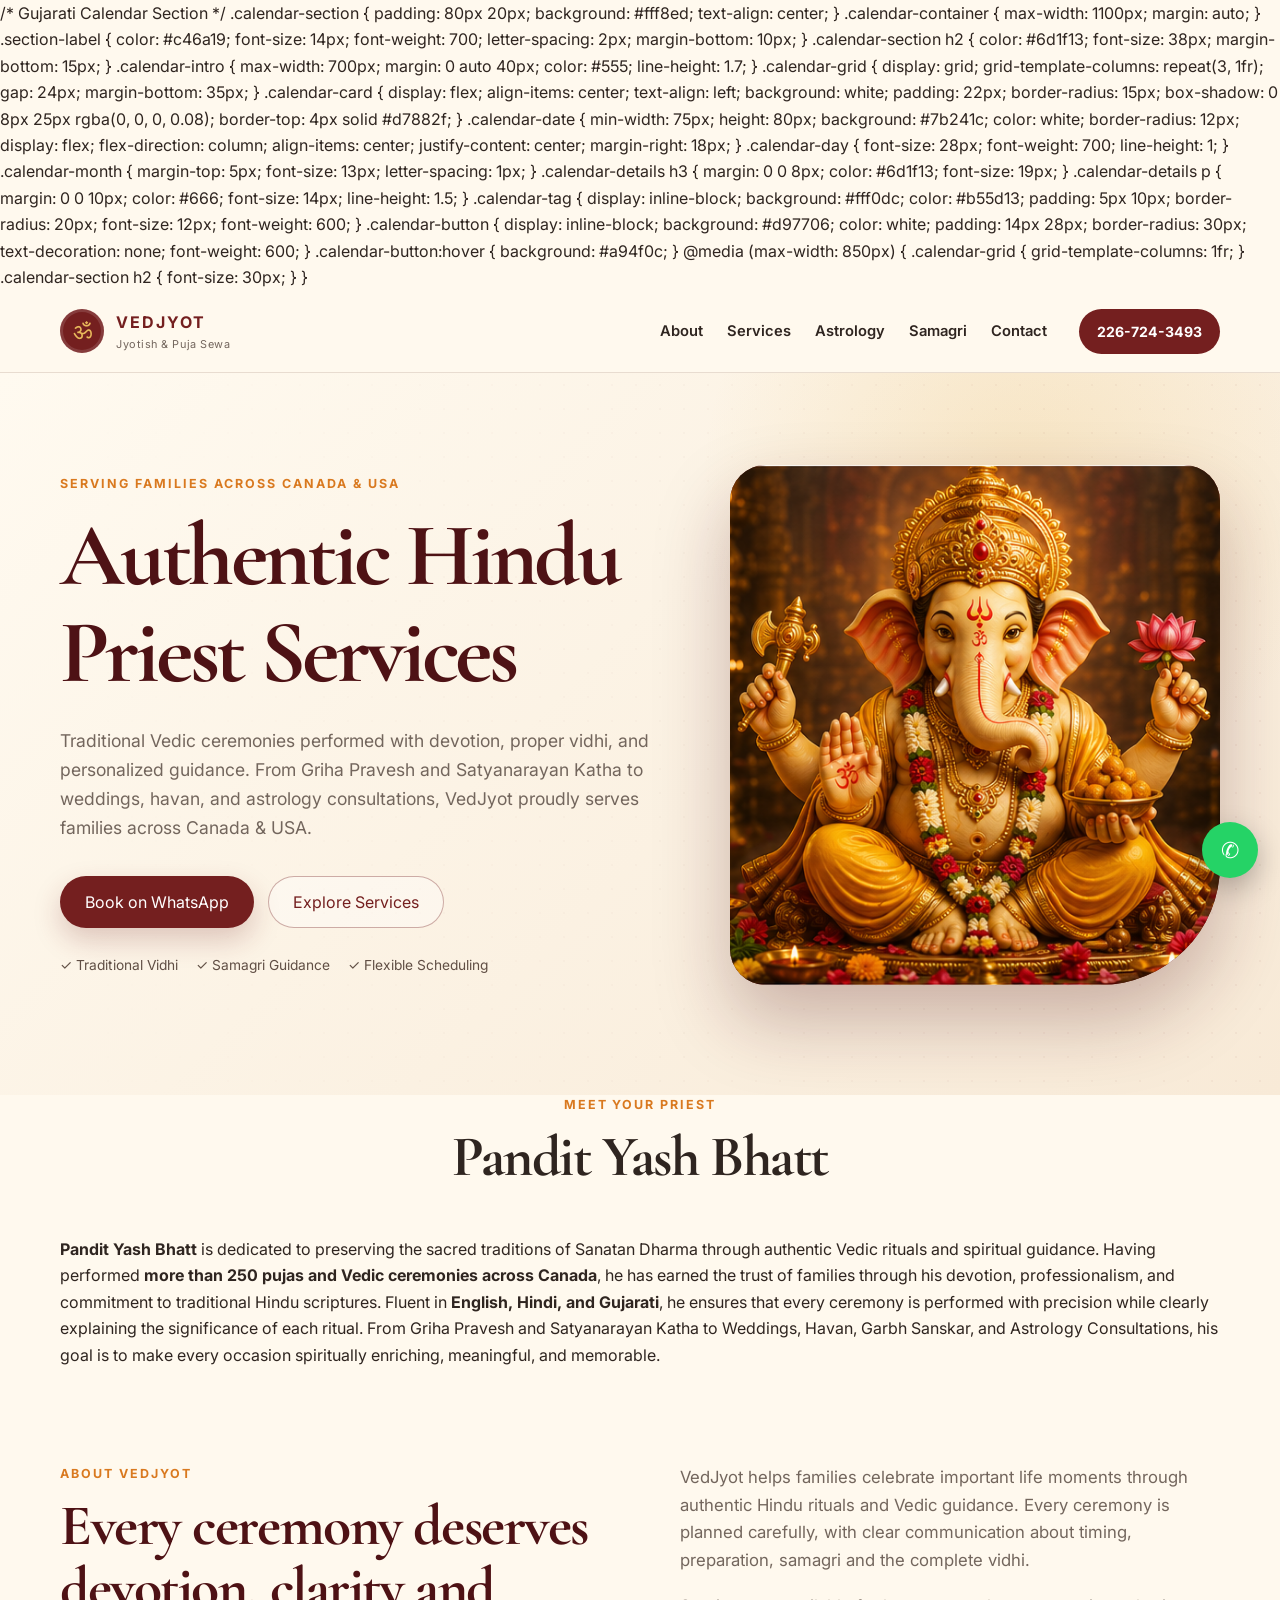
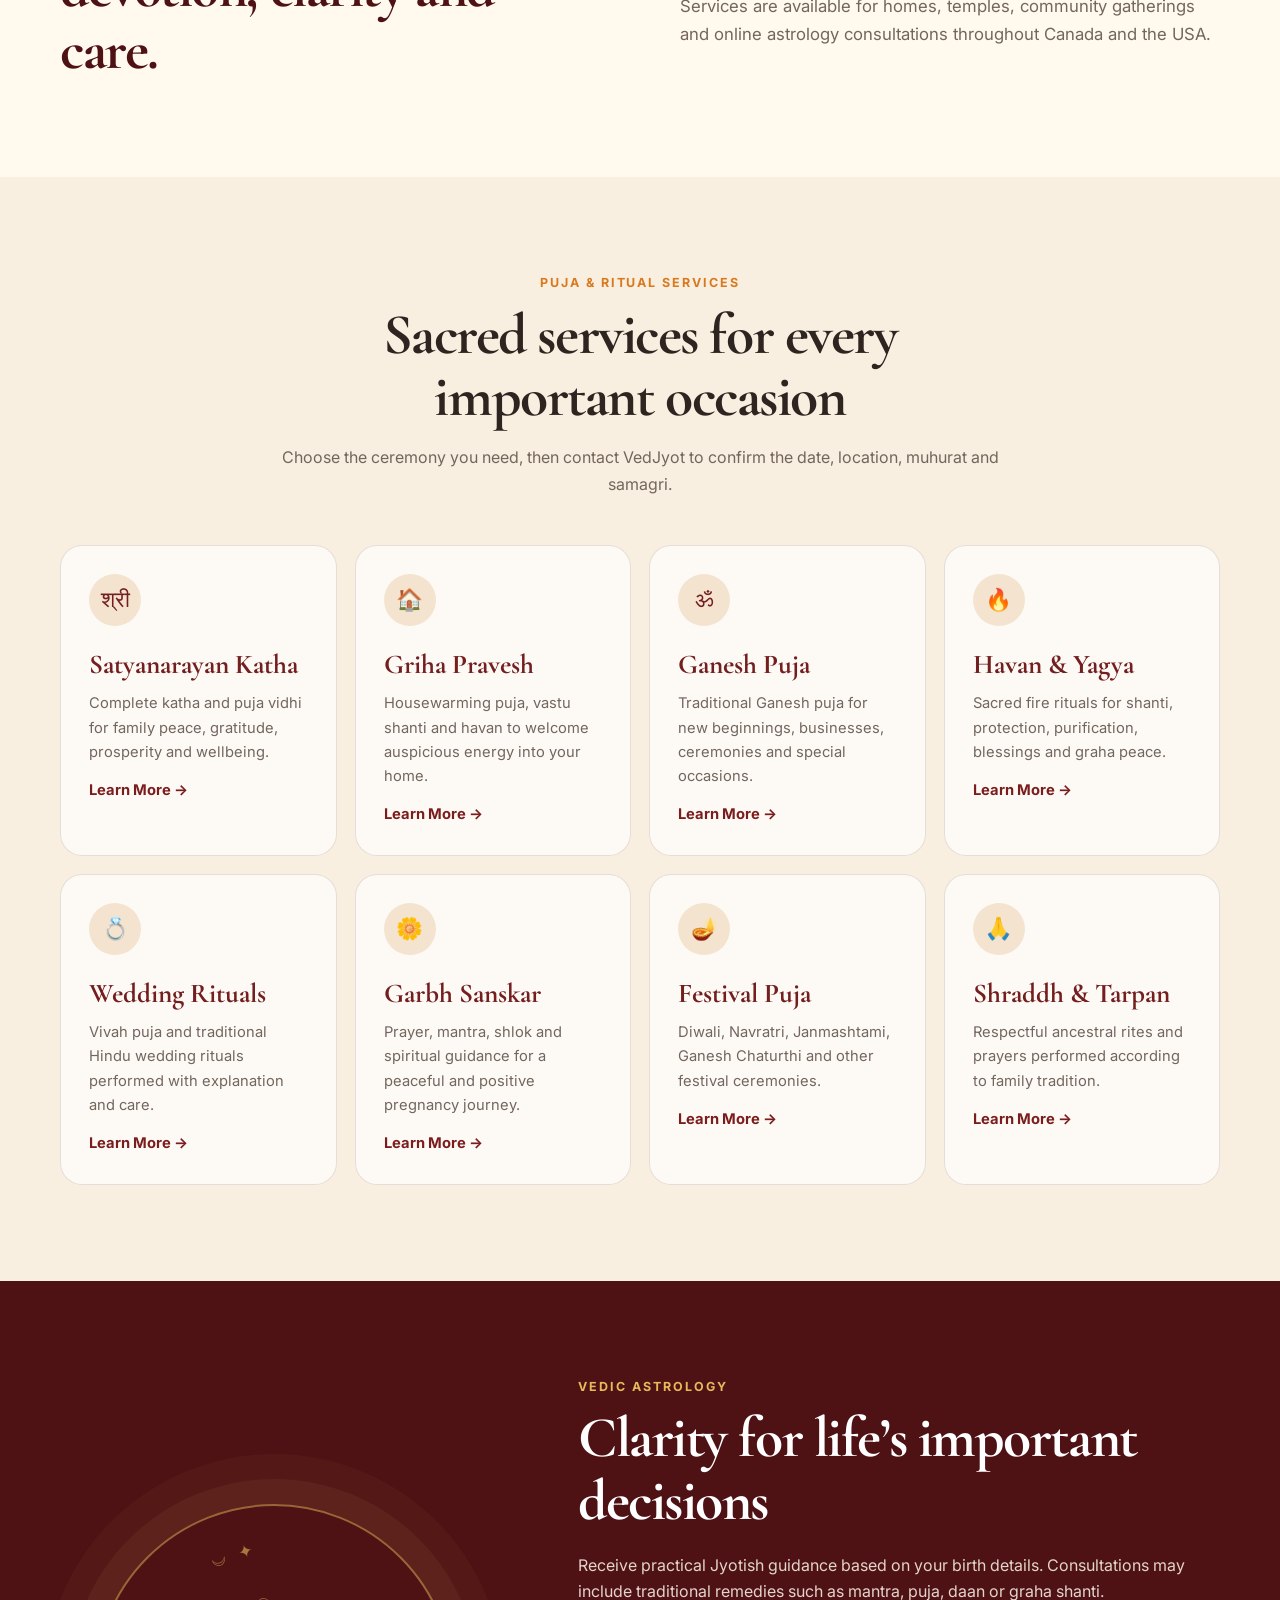
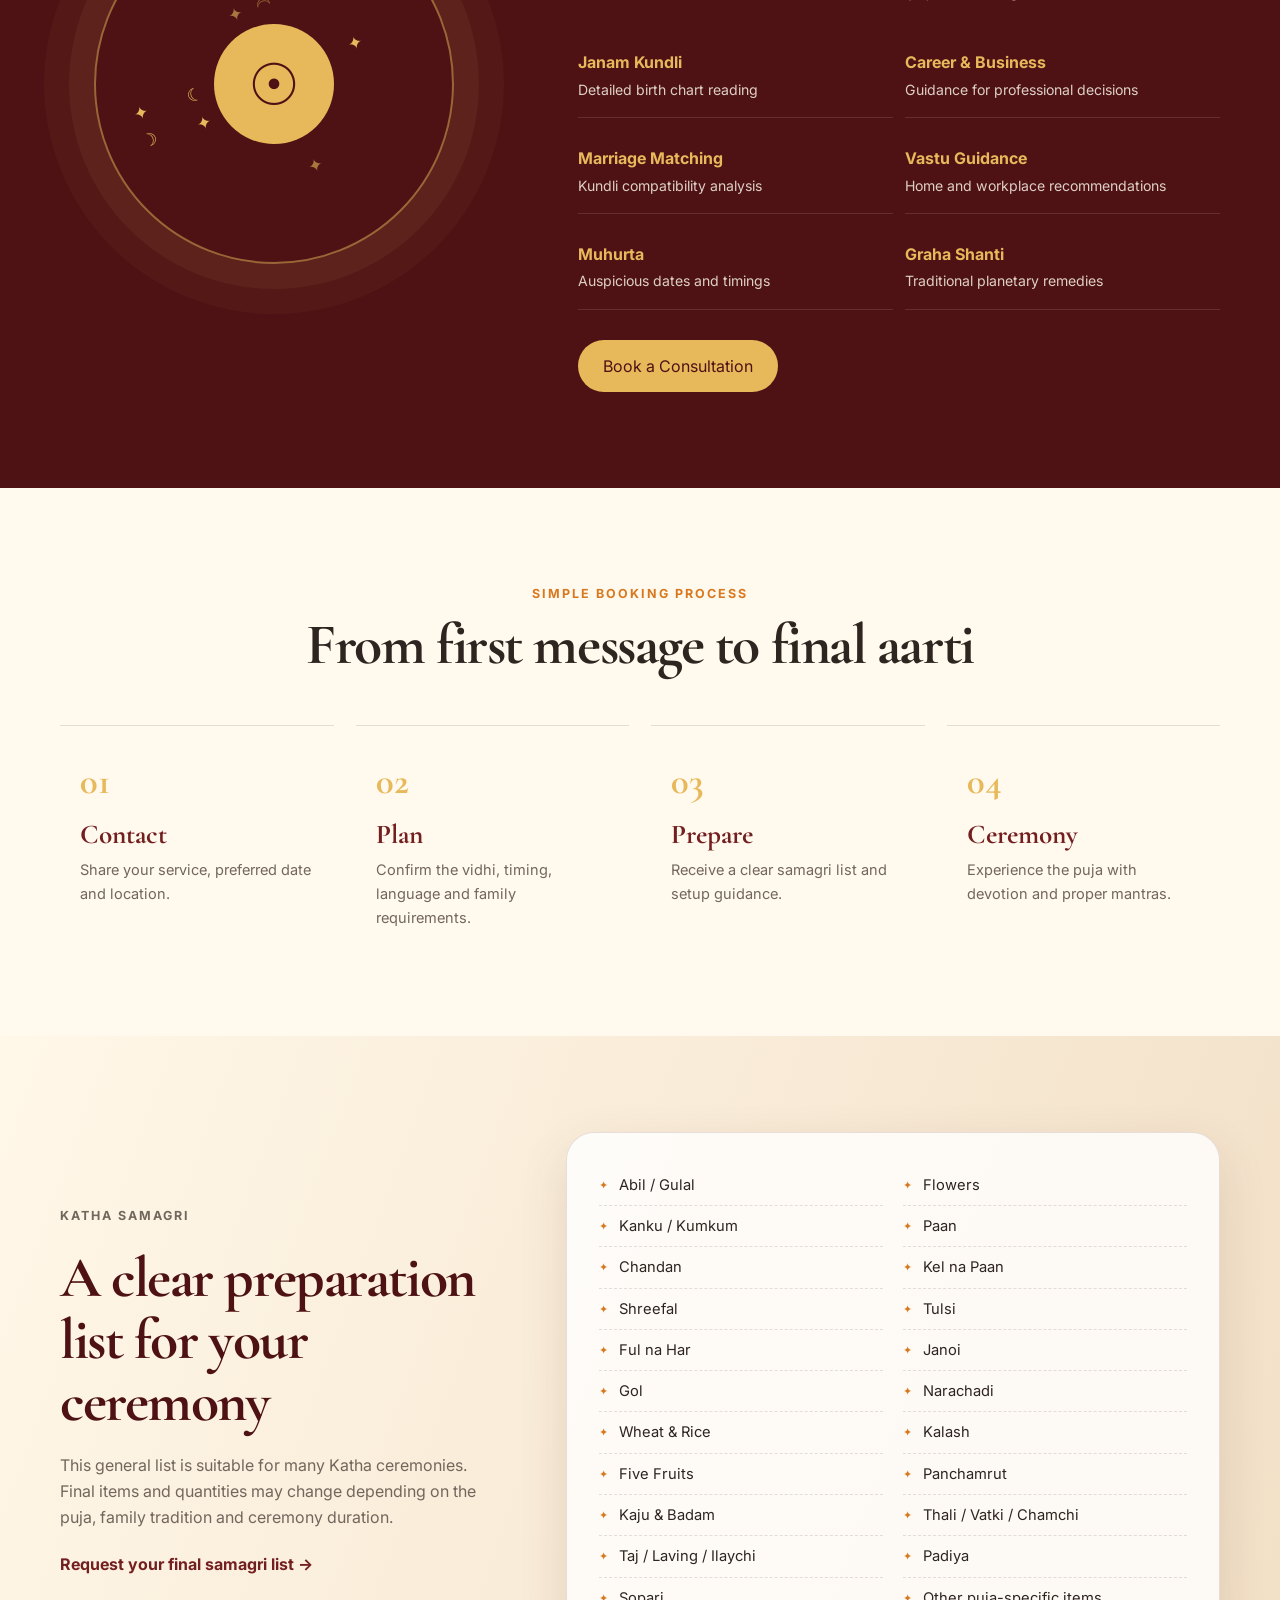
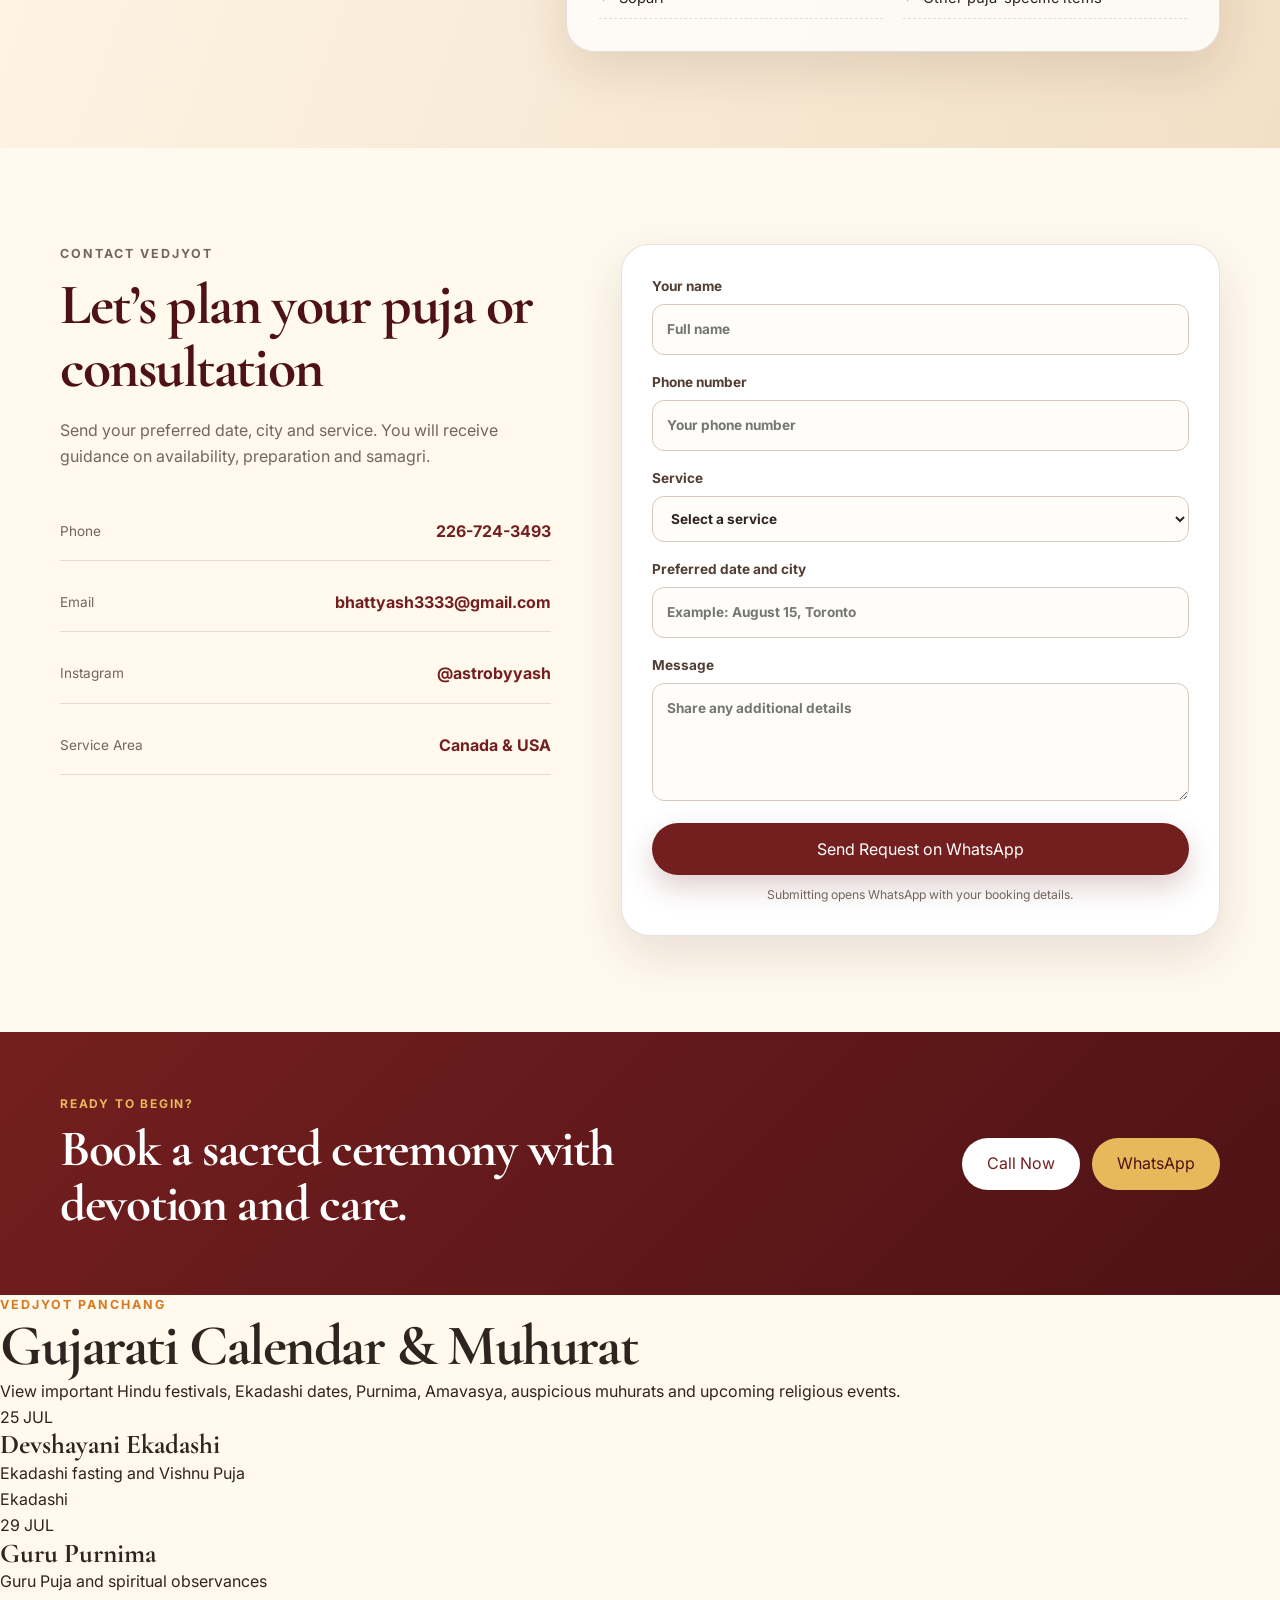
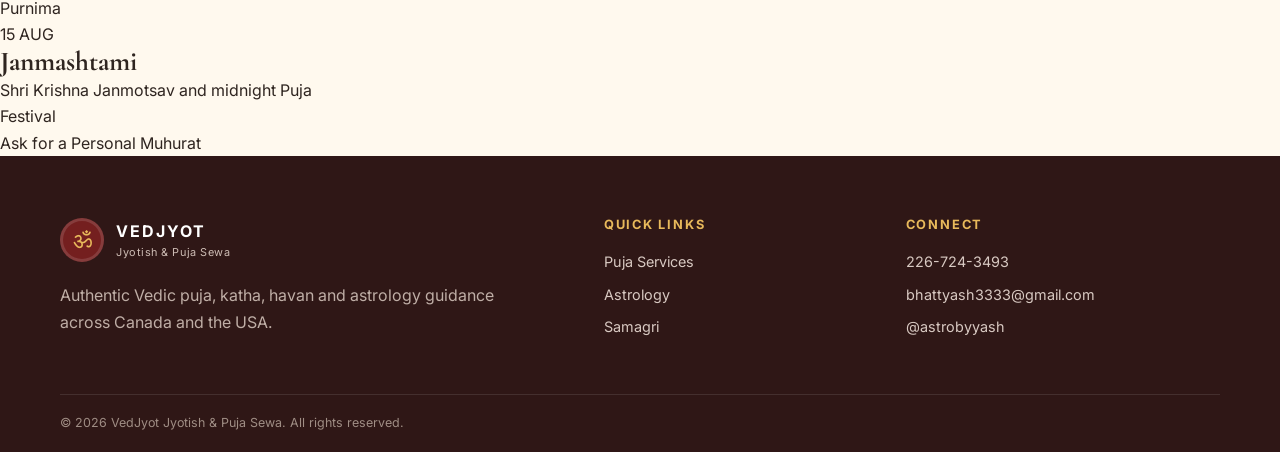
==== commit 6c8b4d9c: "Update index.html" ====
--- a/index.html
+++ b/index.html
@@ -12,6 +12,128 @@
 <link crossorigin="" href="https://fonts.gstatic.com" rel="preconnect"/>
 <link href="https://fonts.googleapis.com/css2?family=Cormorant+Garamond:wght@500;600;700&amp;family=Inter:wght@400;500;600;700&amp;display=swap" rel="stylesheet"/>
 <link href="style.css" rel="stylesheet"/>
+  /* Gujarati Calendar Section */
+.calendar-section {
+    padding: 80px 20px;
+    background: #fff8ed;
+    text-align: center;
+}
+
+.calendar-container {
+    max-width: 1100px;
+    margin: auto;
+}
+
+.section-label {
+    color: #c46a19;
+    font-size: 14px;
+    font-weight: 700;
+    letter-spacing: 2px;
+    margin-bottom: 10px;
+}
+
+.calendar-section h2 {
+    color: #6d1f13;
+    font-size: 38px;
+    margin-bottom: 15px;
+}
+
+.calendar-intro {
+    max-width: 700px;
+    margin: 0 auto 40px;
+    color: #555;
+    line-height: 1.7;
+}
+
+.calendar-grid {
+    display: grid;
+    grid-template-columns: repeat(3, 1fr);
+    gap: 24px;
+    margin-bottom: 35px;
+}
+
+.calendar-card {
+    display: flex;
+    align-items: center;
+    text-align: left;
+    background: white;
+    padding: 22px;
+    border-radius: 15px;
+    box-shadow: 0 8px 25px rgba(0, 0, 0, 0.08);
+    border-top: 4px solid #d7882f;
+}
+
+.calendar-date {
+    min-width: 75px;
+    height: 80px;
+    background: #7b241c;
+    color: white;
+    border-radius: 12px;
+    display: flex;
+    flex-direction: column;
+    align-items: center;
+    justify-content: center;
+    margin-right: 18px;
+}
+
+.calendar-day {
+    font-size: 28px;
+    font-weight: 700;
+    line-height: 1;
+}
+
+.calendar-month {
+    margin-top: 5px;
+    font-size: 13px;
+    letter-spacing: 1px;
+}
+
+.calendar-details h3 {
+    margin: 0 0 8px;
+    color: #6d1f13;
+    font-size: 19px;
+}
+
+.calendar-details p {
+    margin: 0 0 10px;
+    color: #666;
+    font-size: 14px;
+    line-height: 1.5;
+}
+
+.calendar-tag {
+    display: inline-block;
+    background: #fff0dc;
+    color: #b55d13;
+    padding: 5px 10px;
+    border-radius: 20px;
+    font-size: 12px;
+    font-weight: 600;
+}
+
+.calendar-button {
+    display: inline-block;
+    background: #d97706;
+    color: white;
+    padding: 14px 28px;
+    border-radius: 30px;
+    text-decoration: none;
+    font-weight: 600;
+}
+
+.calendar-button:hover {
+    background: #a94f0c;
+}
+
+@media (max-width: 850px) {
+    .calendar-grid {
+        grid-template-columns: 1fr;
+    }
+
+    .calendar-section h2 {
+        font-size: 30px;
+    }
+}
 <style>
 .service-card-clickable{
   cursor:pointer;
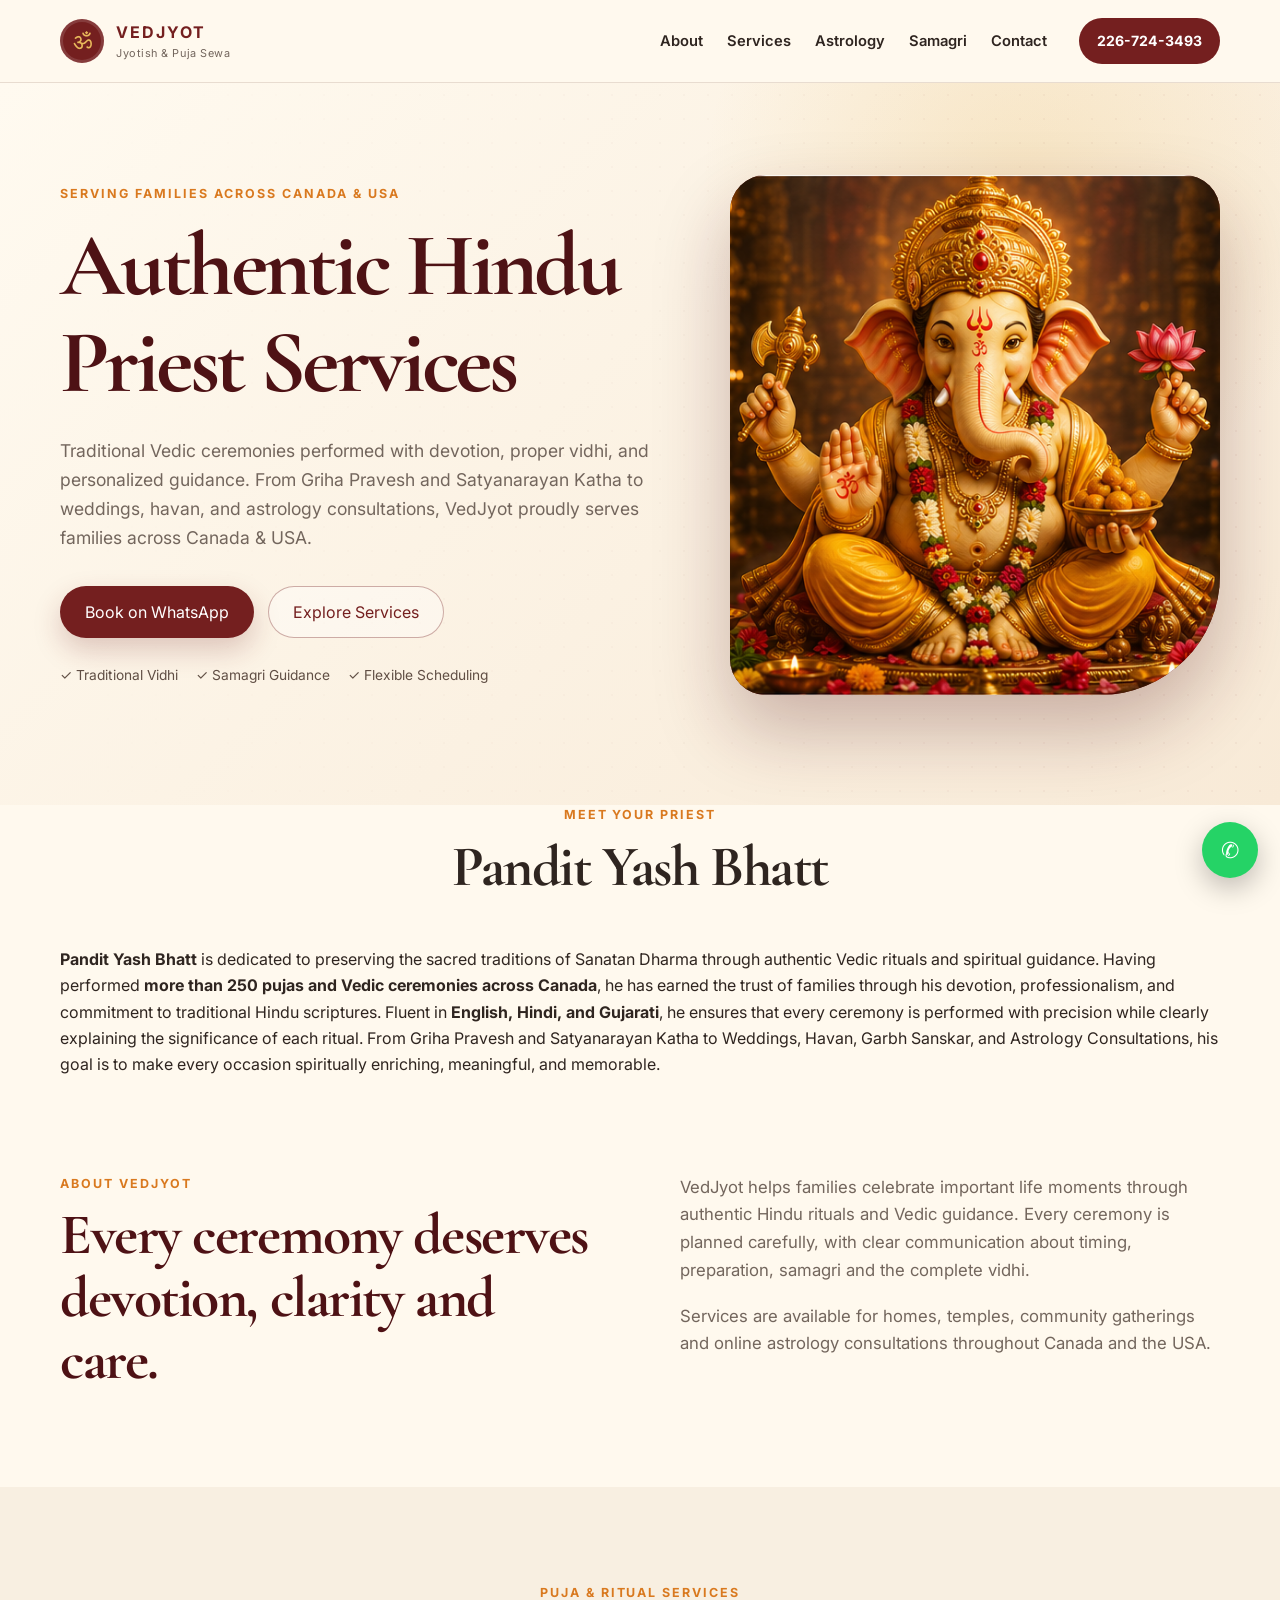
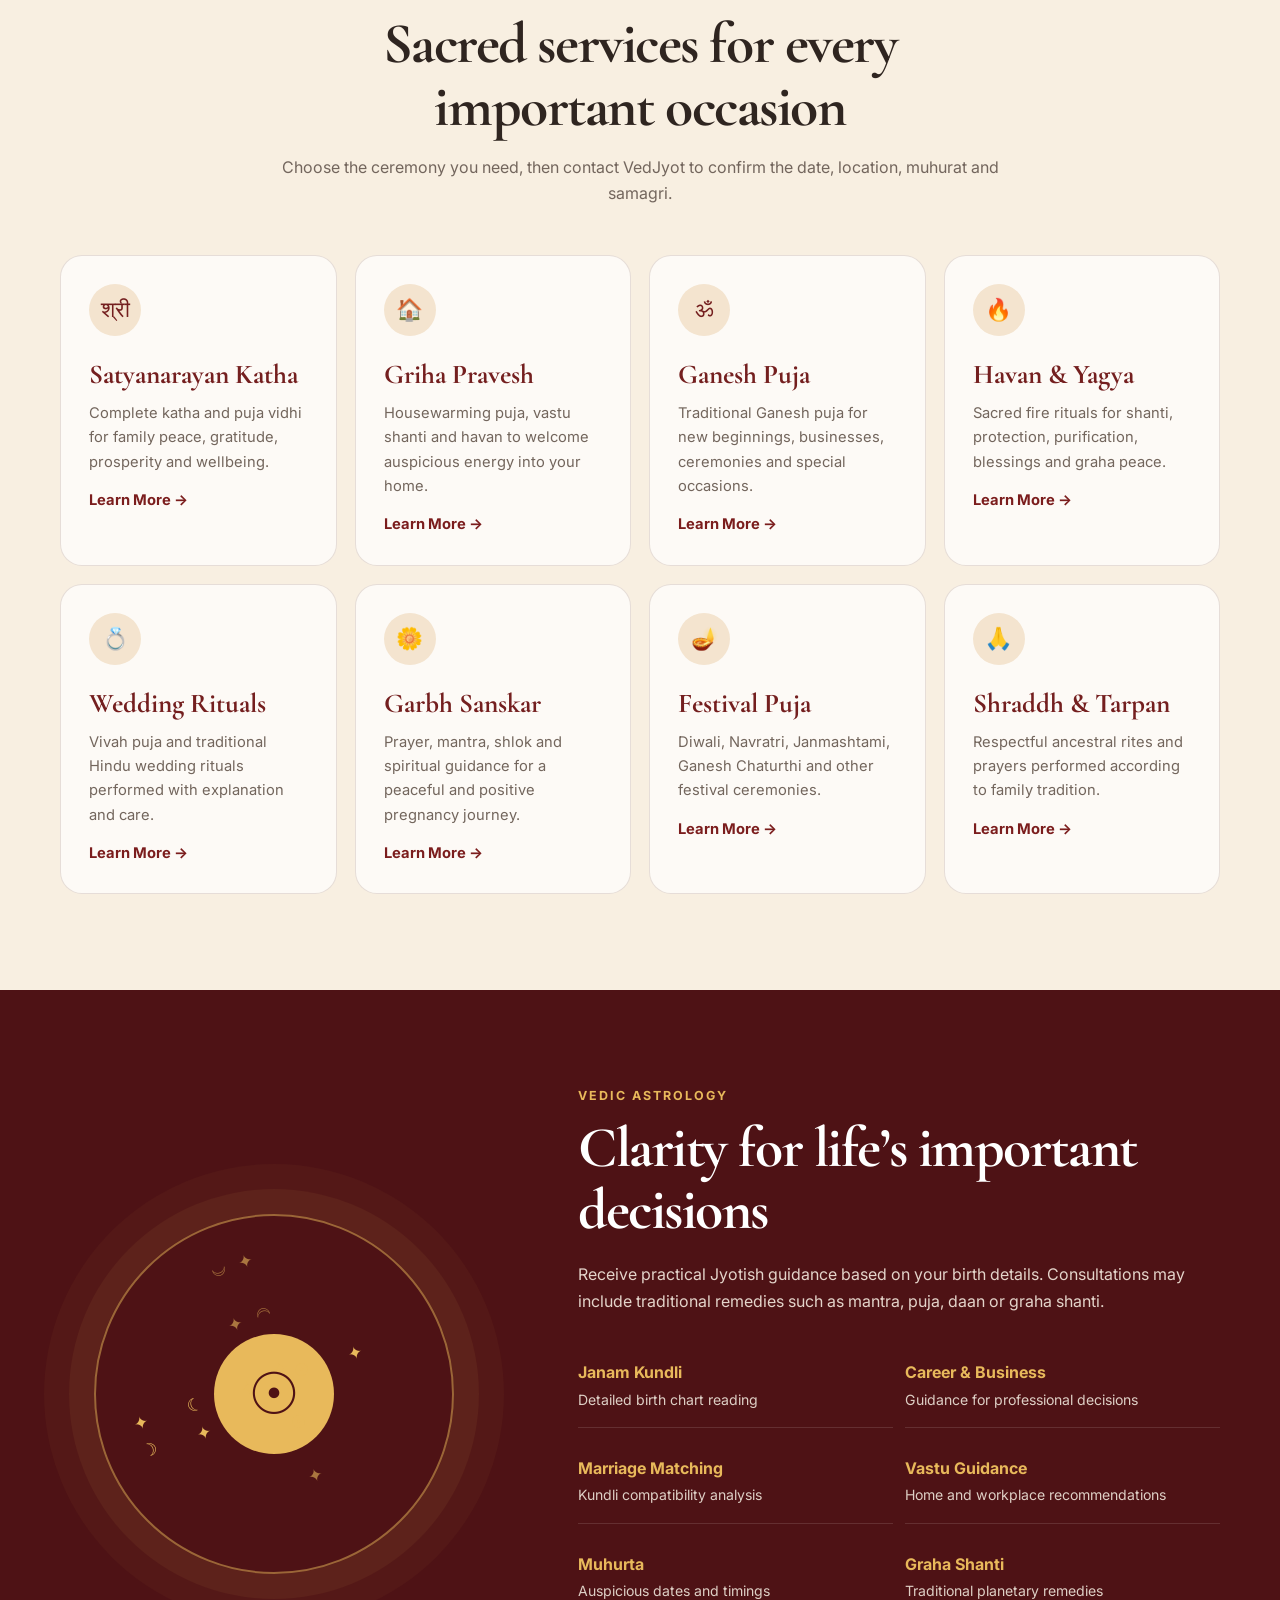
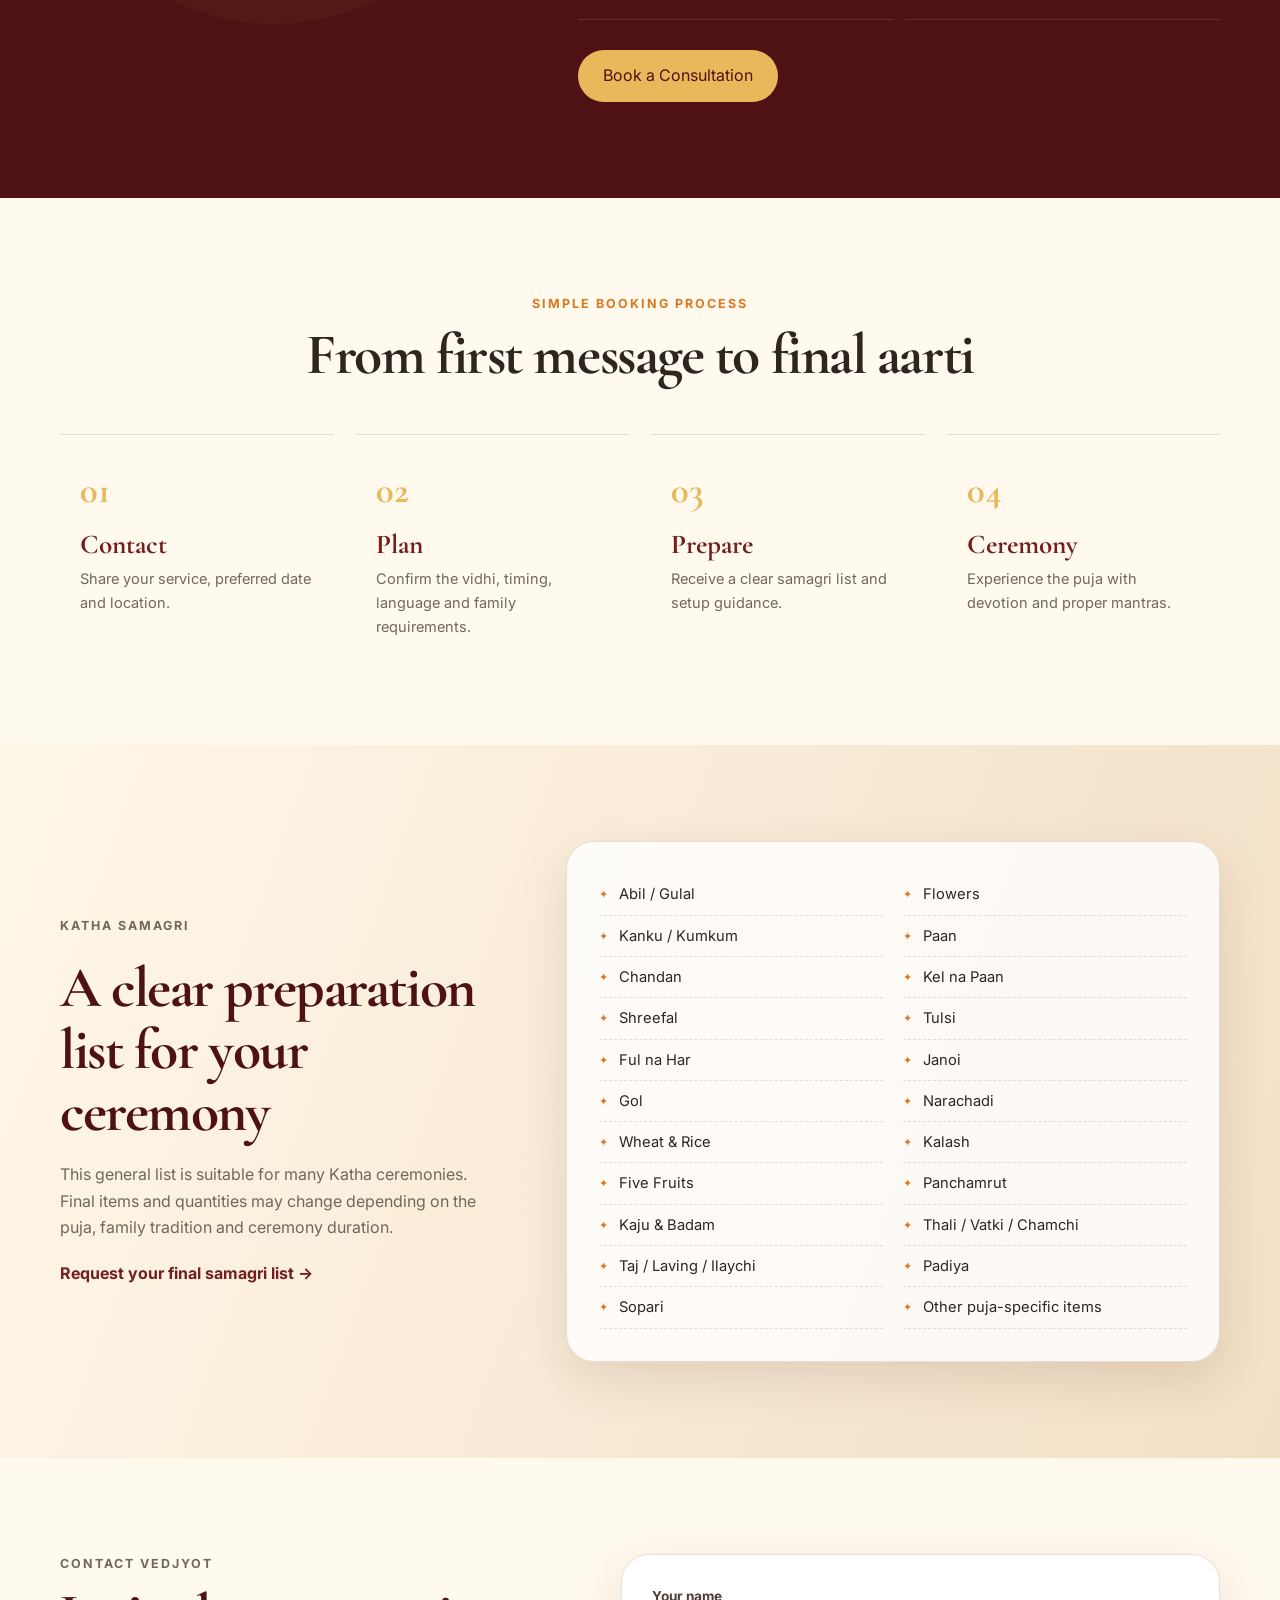
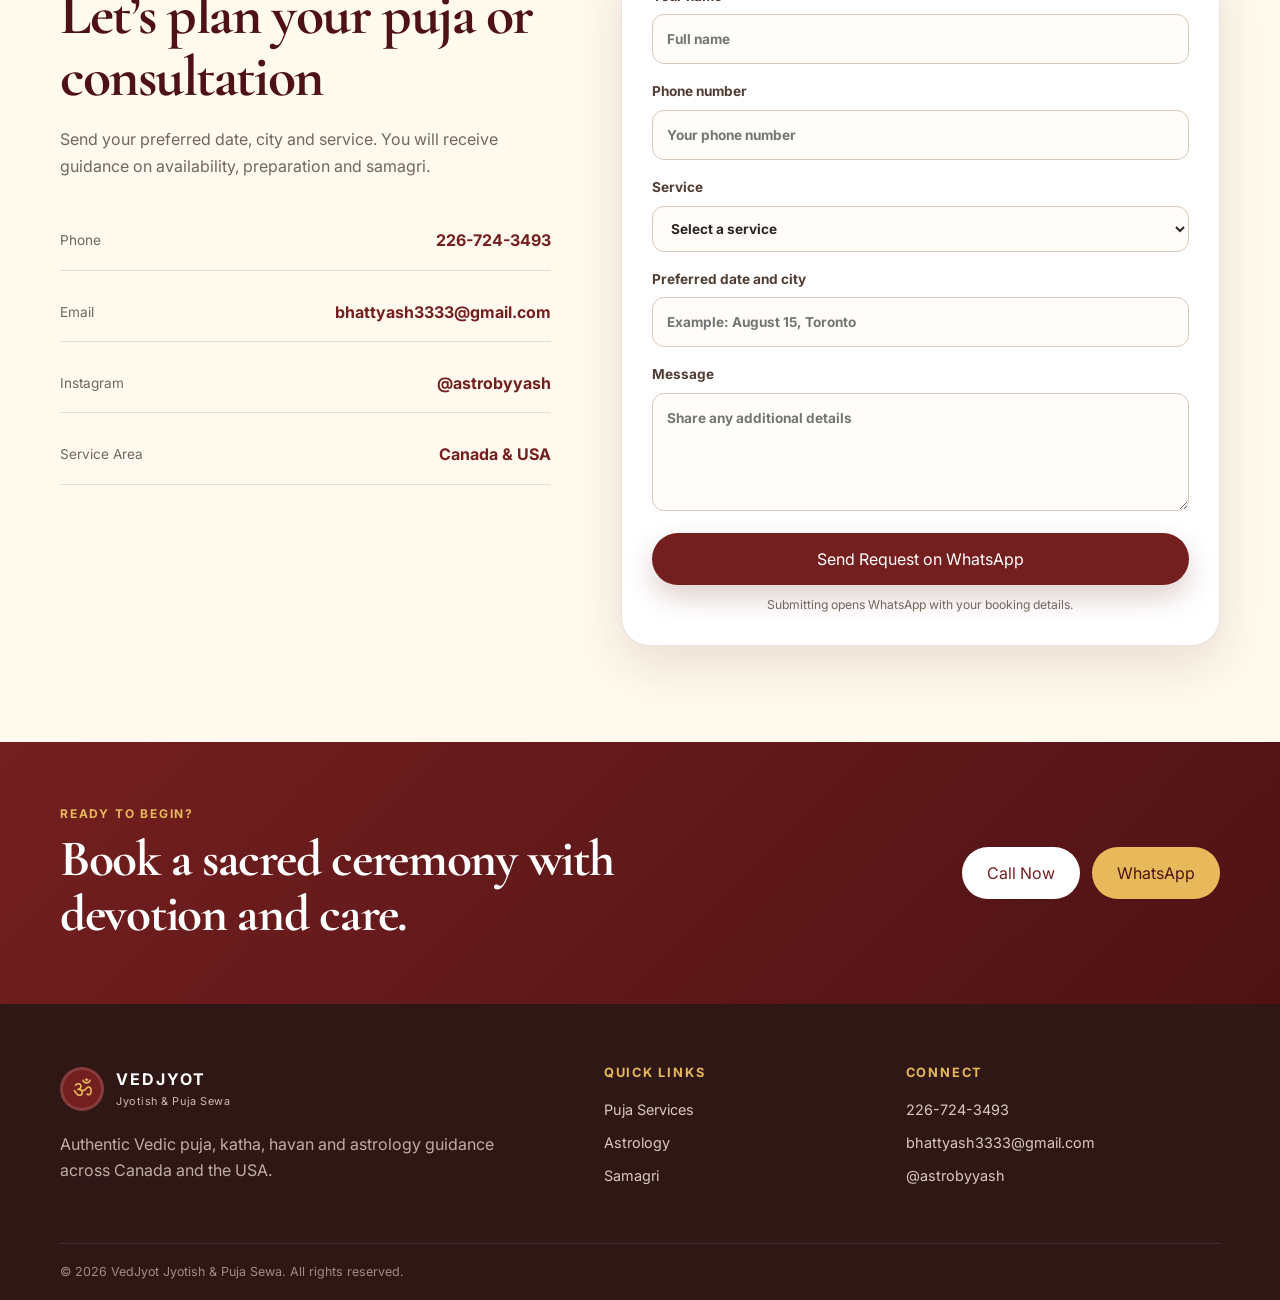
==== commit 01c40d66: "Rename index.html.html to index.html" ====
--- a/index.html
+++ b/index.html
@@ -12,128 +12,6 @@
 <link crossorigin="" href="https://fonts.gstatic.com" rel="preconnect"/>
 <link href="https://fonts.googleapis.com/css2?family=Cormorant+Garamond:wght@500;600;700&amp;family=Inter:wght@400;500;600;700&amp;display=swap" rel="stylesheet"/>
 <link href="style.css" rel="stylesheet"/>
-  /* Gujarati Calendar Section */
-.calendar-section {
-    padding: 80px 20px;
-    background: #fff8ed;
-    text-align: center;
-}
-
-.calendar-container {
-    max-width: 1100px;
-    margin: auto;
-}
-
-.section-label {
-    color: #c46a19;
-    font-size: 14px;
-    font-weight: 700;
-    letter-spacing: 2px;
-    margin-bottom: 10px;
-}
-
-.calendar-section h2 {
-    color: #6d1f13;
-    font-size: 38px;
-    margin-bottom: 15px;
-}
-
-.calendar-intro {
-    max-width: 700px;
-    margin: 0 auto 40px;
-    color: #555;
-    line-height: 1.7;
-}
-
-.calendar-grid {
-    display: grid;
-    grid-template-columns: repeat(3, 1fr);
-    gap: 24px;
-    margin-bottom: 35px;
-}
-
-.calendar-card {
-    display: flex;
-    align-items: center;
-    text-align: left;
-    background: white;
-    padding: 22px;
-    border-radius: 15px;
-    box-shadow: 0 8px 25px rgba(0, 0, 0, 0.08);
-    border-top: 4px solid #d7882f;
-}
-
-.calendar-date {
-    min-width: 75px;
-    height: 80px;
-    background: #7b241c;
-    color: white;
-    border-radius: 12px;
-    display: flex;
-    flex-direction: column;
-    align-items: center;
-    justify-content: center;
-    margin-right: 18px;
-}
-
-.calendar-day {
-    font-size: 28px;
-    font-weight: 700;
-    line-height: 1;
-}
-
-.calendar-month {
-    margin-top: 5px;
-    font-size: 13px;
-    letter-spacing: 1px;
-}
-
-.calendar-details h3 {
-    margin: 0 0 8px;
-    color: #6d1f13;
-    font-size: 19px;
-}
-
-.calendar-details p {
-    margin: 0 0 10px;
-    color: #666;
-    font-size: 14px;
-    line-height: 1.5;
-}
-
-.calendar-tag {
-    display: inline-block;
-    background: #fff0dc;
-    color: #b55d13;
-    padding: 5px 10px;
-    border-radius: 20px;
-    font-size: 12px;
-    font-weight: 600;
-}
-
-.calendar-button {
-    display: inline-block;
-    background: #d97706;
-    color: white;
-    padding: 14px 28px;
-    border-radius: 30px;
-    text-decoration: none;
-    font-weight: 600;
-}
-
-.calendar-button:hover {
-    background: #a94f0c;
-}
-
-@media (max-width: 850px) {
-    .calendar-grid {
-        grid-template-columns: 1fr;
-    }
-
-    .calendar-section h2 {
-        font-size: 30px;
-    }
-}
 <style>
 .service-card-clickable{
   cursor:pointer;
@@ -471,69 +349,6 @@
 </div>
 </section>
 </main>
-  <!-- Gujarati Calendar Section -->
-<section id="gujarati-calendar" class="calendar-section">
-    <div class="calendar-container">
-        <p class="section-label">VEDJYOT PANCHANG</p>
-        <h2>Gujarati Calendar & Muhurat</h2>
-
-        <p class="calendar-intro">
-            View important Hindu festivals, Ekadashi dates, Purnima, Amavasya,
-            auspicious muhurats and upcoming religious events.
-        </p>
-
-        <div class="calendar-grid">
-
-            <div class="calendar-card">
-                <div class="calendar-date">
-                    <span class="calendar-day">25</span>
-                    <span class="calendar-month">JUL</span>
-                </div>
-
-                <div class="calendar-details">
-                    <h3>Devshayani Ekadashi</h3>
-                    <p>Ekadashi fasting and Vishnu Puja</p>
-                    <span class="calendar-tag">Ekadashi</span>
-                </div>
-            </div>
-
-            <div class="calendar-card">
-                <div class="calendar-date">
-                    <span class="calendar-day">29</span>
-                    <span class="calendar-month">JUL</span>
-                </div>
-
-                <div class="calendar-details">
-                    <h3>Guru Purnima</h3>
-                    <p>Guru Puja and spiritual observances</p>
-                    <span class="calendar-tag">Purnima</span>
-                </div>
-            </div>
-
-            <div class="calendar-card">
-                <div class="calendar-date">
-                    <span class="calendar-day">15</span>
-                    <span class="calendar-month">AUG</span>
-                </div>
-
-                <div class="calendar-details">
-                    <h3>Janmashtami</h3>
-                    <p>Shri Krishna Janmotsav and midnight Puja</p>
-                    <span class="calendar-tag">Festival</span>
-                </div>
-            </div>
-
-        </div>
-
-        <a
-            href="https://wa.me/12267243493?text=Namaste%2C%20I%20would%20like%20to%20ask%20about%20an%20auspicious%20Muhurat."
-            class="calendar-button"
-            target="_blank"
-        >
-            Ask for a Personal Muhurat
-        </a>
-    </div>
-</section>
 <footer>
 <div class="container footer-grid">
 <div class="footer-brand">
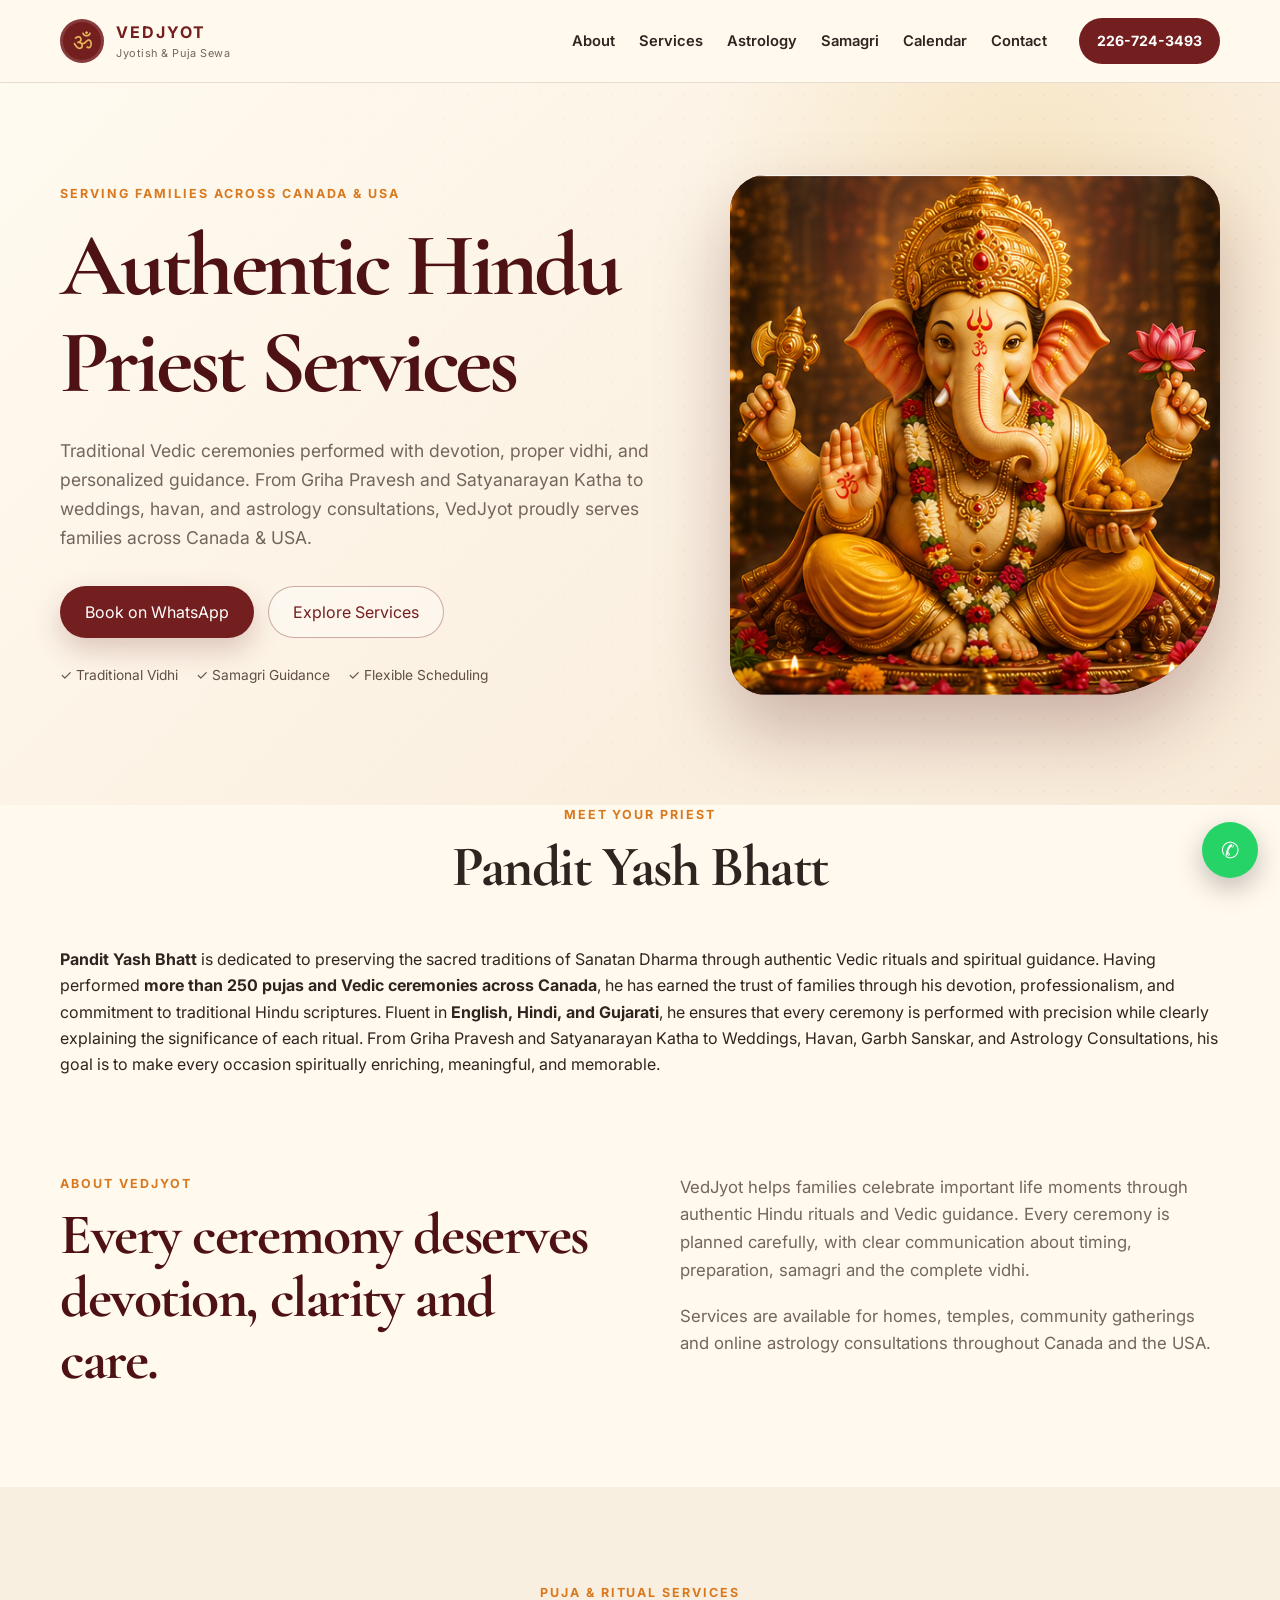
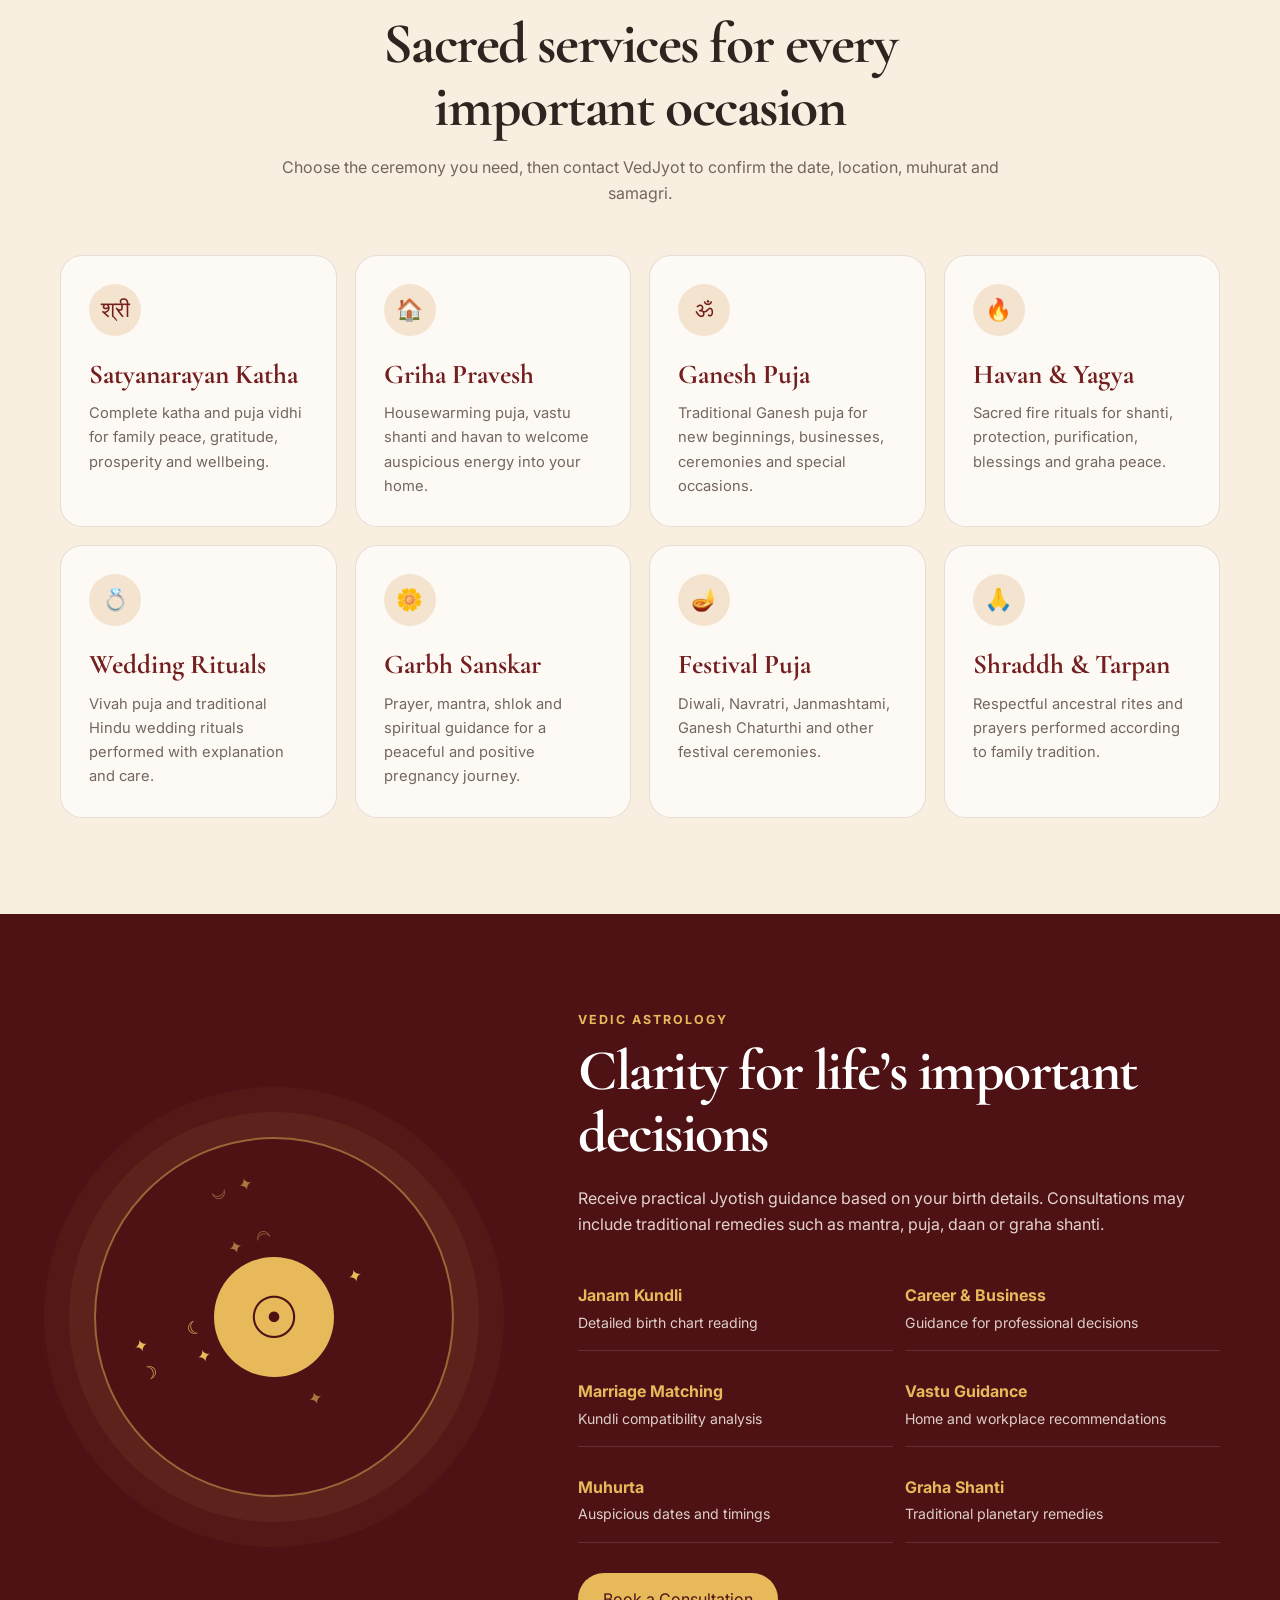
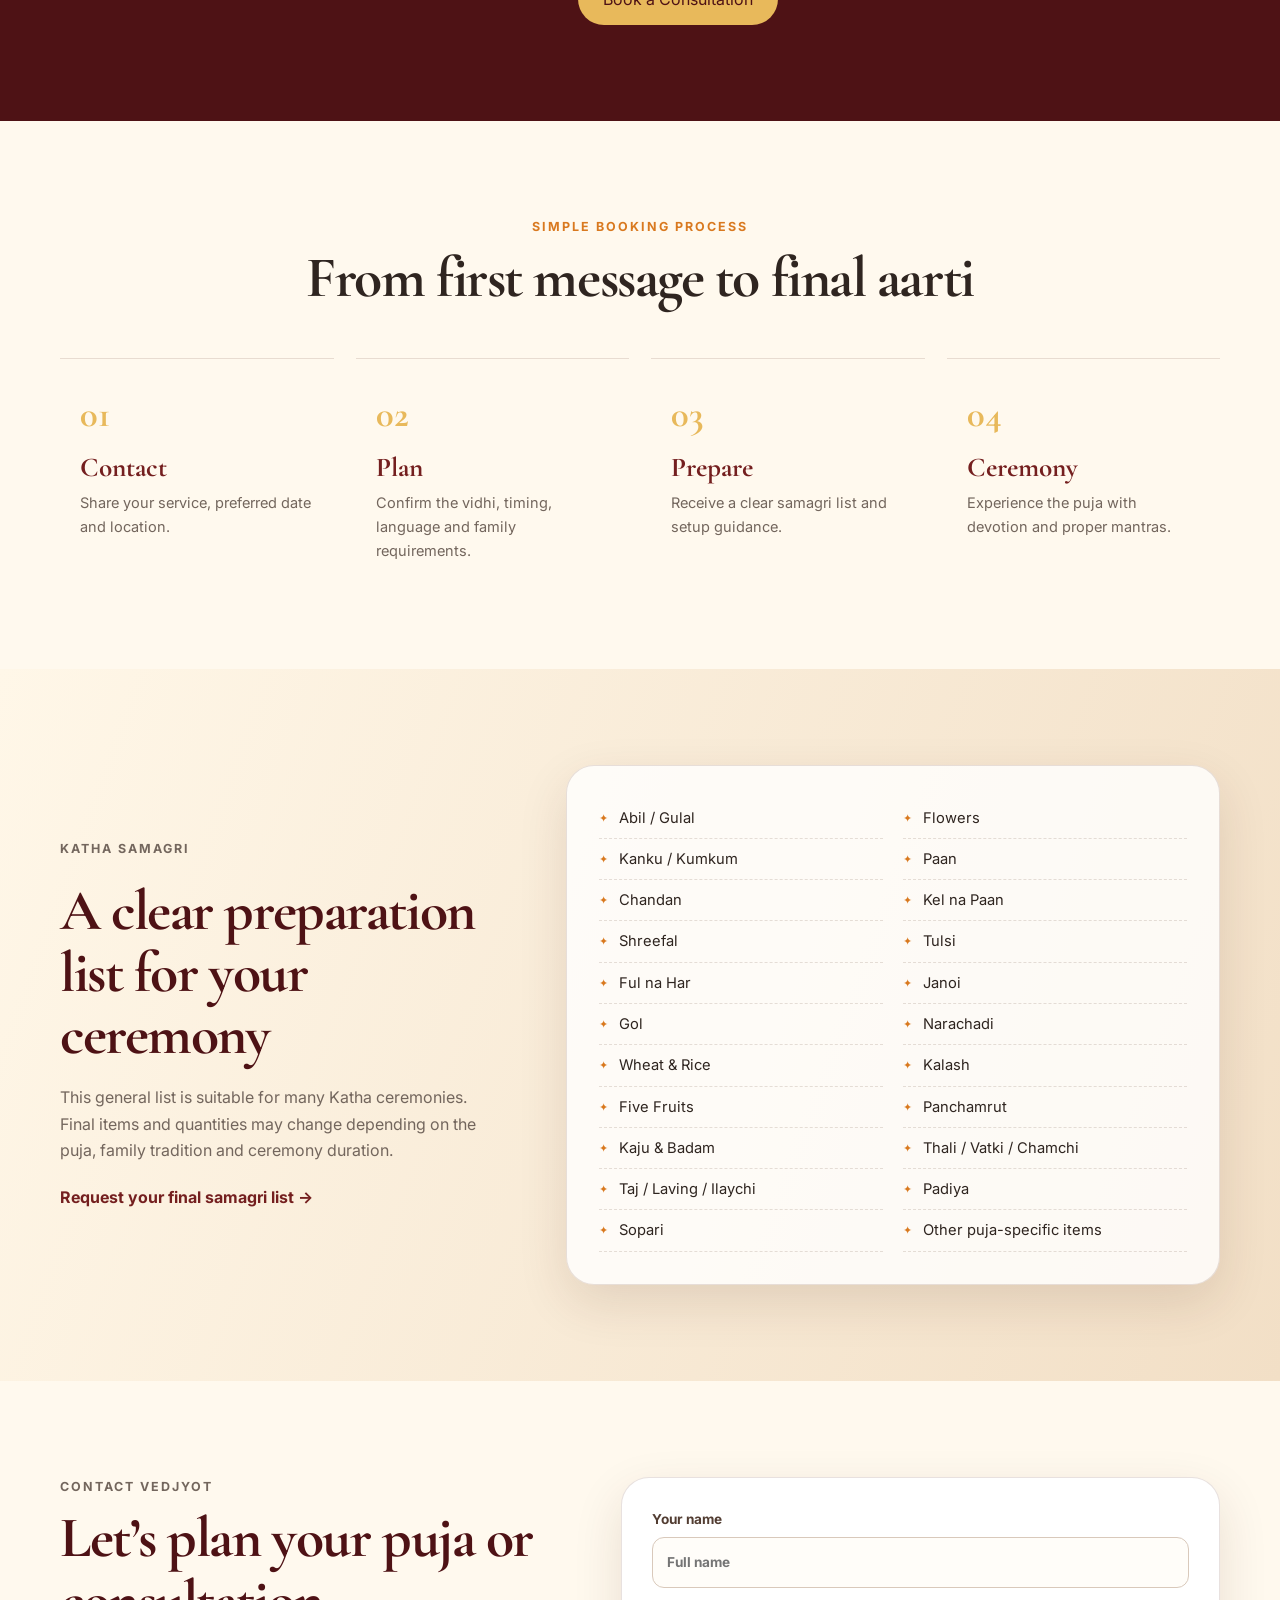
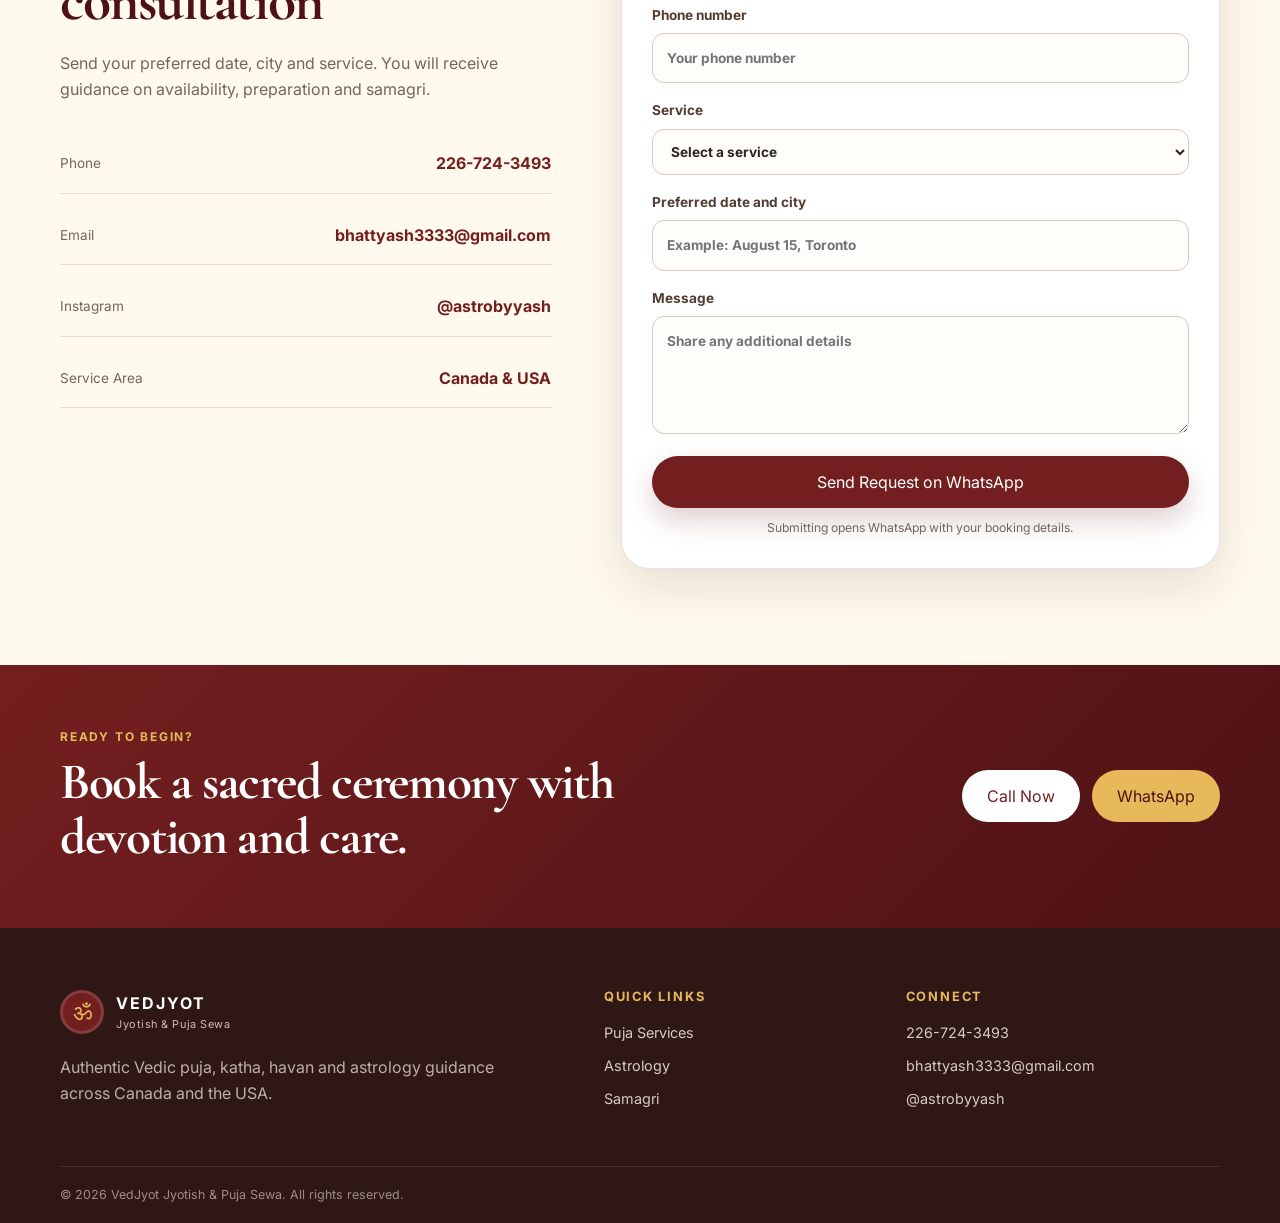
==== commit cf446169: "Rename index(4).html to index.html" ====
--- a/index.html
+++ b/index.html
@@ -12,125 +12,7 @@
 <link crossorigin="" href="https://fonts.gstatic.com" rel="preconnect"/>
 <link href="https://fonts.googleapis.com/css2?family=Cormorant+Garamond:wght@500;600;700&amp;family=Inter:wght@400;500;600;700&amp;display=swap" rel="stylesheet"/>
 <link href="style.css" rel="stylesheet"/>
-<style>
-.service-card-clickable{
-  cursor:pointer;
-  position:relative;
-  transition:transform .25s ease, box-shadow .25s ease, border-color .25s ease;
-}
-.service-card-clickable:hover,
-.service-card-clickable:focus{
-  transform:translateY(-6px);
-  box-shadow:0 18px 40px rgba(91,49,24,.12);
-  border-color:rgba(123,29,29,.28);
-  outline:none;
-}
-.learn-more{
-  display:inline-block;
-  margin-top:14px;
-  color:#7b1d1d;
-  font-weight:700;
-  font-size:.92rem;
-}
-.service-modal{
-  position:fixed;
-  inset:0;
-  z-index:9999;
-  display:none;
-  align-items:center;
-  justify-content:center;
-  padding:24px;
-}
-.service-modal.is-open{display:flex}
-.service-modal-backdrop{
-  position:absolute;
-  inset:0;
-  background:rgba(26,13,8,.68);
-  backdrop-filter:blur(4px);
-}
-.service-modal-dialog{
-  position:relative;
-  z-index:1;
-  width:min(760px,100%);
-  max-height:90vh;
-  overflow:auto;
-  background:#fffaf4;
-  border:1px solid rgba(123,29,29,.15);
-  border-radius:24px;
-  padding:34px;
-  box-shadow:0 30px 80px rgba(0,0,0,.28);
-  animation:serviceModalIn .25s ease;
-}
-@keyframes serviceModalIn{
-  from{opacity:0;transform:translateY(16px) scale(.98)}
-  to{opacity:1;transform:translateY(0) scale(1)}
-}
-.service-modal-close{
-  position:absolute;
-  top:14px;
-  right:18px;
-  border:0;
-  background:transparent;
-  color:#7b1d1d;
-  font-size:34px;
-  line-height:1;
-  cursor:pointer;
-}
-.service-modal-icon{
-  width:58px;
-  height:58px;
-  border-radius:50%;
-  display:grid;
-  place-items:center;
-  background:#f8ead8;
-  font-size:28px;
-  margin-bottom:14px;
-}
-.service-modal-dialog h2{margin:.25rem 0 .75rem}
-.service-modal-overview{
-  color:#6f584b;
-  line-height:1.75;
-  font-size:1.02rem;
-}
-.service-modal-grid{
-  display:grid;
-  grid-template-columns:1fr 1fr;
-  gap:26px;
-  margin-top:24px;
-}
-.service-modal-grid h3{margin-top:0;color:#7b1d1d}
-.service-modal-grid ul{padding-left:20px;line-height:1.9}
-.service-modal-grid li::marker{color:#c58a34}
-.service-facts{display:grid;gap:12px}
-.service-facts div{
-  padding:14px 16px;
-  background:#fff;
-  border:1px solid #eadfce;
-  border-radius:12px;
-}
-.service-facts span{
-  display:block;
-  color:#8b7465;
-  font-size:.78rem;
-  text-transform:uppercase;
-  letter-spacing:.08em;
-  margin-bottom:4px;
-}
-.service-facts strong{font-size:.95rem;line-height:1.45}
-.service-modal-actions{
-  display:flex;
-  gap:12px;
-  flex-wrap:wrap;
-  margin-top:28px;
-}
-body.modal-open{overflow:hidden}
-@media(max-width:700px){
-  .service-modal{padding:12px}
-  .service-modal-dialog{padding:28px 20px 22px;border-radius:18px}
-  .service-modal-grid{grid-template-columns:1fr;gap:14px}
-  .service-modal-actions .btn{width:100%;text-align:center}
-}
-</style></head>
+</head>
 <body>
 <header class="site-header" id="top">
 <div class="container nav-wrap">
@@ -147,7 +29,7 @@
 <a href="#services">Services</a>
 <a href="#astrology">Astrology</a>
 <a href="#samagri">Samagri</a>
-<a href="#contact">Contact</a>
+<a href="calendar.html">Calendar</a><a href="#contact">Contact</a>
 </nav>
 <a class="nav-phone" href="tel:+12267243493">226-724-3493</a>
 </div>
@@ -216,7 +98,48 @@
 <h2>Sacred services for every important occasion</h2>
 <p>Choose the ceremony you need, then contact VedJyot to confirm the date, location, muhurat and samagri.</p>
 </div>
-<div class="service-grid"><article aria-label="Learn more about Satyanarayan Katha" class="service-card service-card-clickable" data-service="satyanarayan" role="button" tabindex="0"><div class="icon">श्री</div><h3>Satyanarayan Katha</h3><p>Complete katha and puja vidhi for family peace, gratitude, prosperity and wellbeing.</p><span class="learn-more">Learn More →</span></article><article aria-label="Learn more about Griha Pravesh" class="service-card service-card-clickable" data-service="griha" role="button" tabindex="0"><div class="icon">🏠</div><h3>Griha Pravesh</h3><p>Housewarming puja, vastu shanti and havan to welcome auspicious energy into your home.</p><span class="learn-more">Learn More →</span></article><article aria-label="Learn more about Ganesh Puja" class="service-card service-card-clickable" data-service="ganesh" role="button" tabindex="0"><div class="icon">ॐ</div><h3>Ganesh Puja</h3><p>Traditional Ganesh puja for new beginnings, businesses, ceremonies and special occasions.</p><span class="learn-more">Learn More →</span></article><article aria-label="Learn more about Havan &amp; Yagya" class="service-card service-card-clickable" data-service="havan" role="button" tabindex="0"><div class="icon">🔥</div><h3>Havan &amp; Yagya</h3><p>Sacred fire rituals for shanti, protection, purification, blessings and graha peace.</p><span class="learn-more">Learn More →</span></article><article aria-label="Learn more about Wedding Rituals" class="service-card service-card-clickable" data-service="wedding" role="button" tabindex="0"><div class="icon">💍</div><h3>Wedding Rituals</h3><p>Vivah puja and traditional Hindu wedding rituals performed with explanation and care.</p><span class="learn-more">Learn More →</span></article><article aria-label="Learn more about Garbh Sanskar" class="service-card service-card-clickable" data-service="garbh" role="button" tabindex="0"><div class="icon">🌼</div><h3>Garbh Sanskar</h3><p>Prayer, mantra, shlok and spiritual guidance for a peaceful and positive pregnancy journey.</p><span class="learn-more">Learn More →</span></article><article aria-label="Learn more about Festival Puja" class="service-card service-card-clickable" data-service="festival" role="button" tabindex="0"><div class="icon">🪔</div><h3>Festival Puja</h3><p>Diwali, Navratri, Janmashtami, Ganesh Chaturthi and other festival ceremonies.</p><span class="learn-more">Learn More →</span></article><article aria-label="Learn more about Shraddh &amp; Tarpan" class="service-card service-card-clickable" data-service="shraddh" role="button" tabindex="0"><div class="icon">🙏</div><h3>Shraddh &amp; Tarpan</h3><p>Respectful ancestral rites and prayers performed according to family tradition.</p><span class="learn-more">Learn More →</span></article></div>
+<div class="service-grid">
+<article class="service-card">
+<div class="icon">श्री</div>
+<h3>Satyanarayan Katha</h3>
+<p>Complete katha and puja vidhi for family peace, gratitude, prosperity and wellbeing.</p>
+</article>
+<article class="service-card">
+<div class="icon">🏠</div>
+<h3>Griha Pravesh</h3>
+<p>Housewarming puja, vastu shanti and havan to welcome auspicious energy into your home.</p>
+</article>
+<article class="service-card">
+<div class="icon">ॐ</div>
+<h3>Ganesh Puja</h3>
+<p>Traditional Ganesh puja for new beginnings, businesses, ceremonies and special occasions.</p>
+</article>
+<article class="service-card">
+<div class="icon">🔥</div>
+<h3>Havan &amp; Yagya</h3>
+<p>Sacred fire rituals for shanti, protection, purification, blessings and graha peace.</p>
+</article>
+<article class="service-card">
+<div class="icon">💍</div>
+<h3>Wedding Rituals</h3>
+<p>Vivah puja and traditional Hindu wedding rituals performed with explanation and care.</p>
+</article>
+<article class="service-card">
+<div class="icon">🌼</div>
+<h3>Garbh Sanskar</h3>
+<p>Prayer, mantra, shlok and spiritual guidance for a peaceful and positive pregnancy journey.</p>
+</article>
+<article class="service-card">
+<div class="icon">🪔</div>
+<h3>Festival Puja</h3>
+<p>Diwali, Navratri, Janmashtami, Ganesh Chaturthi and other festival ceremonies.</p>
+</article>
+<article class="service-card">
+<div class="icon">🙏</div>
+<h3>Shraddh &amp; Tarpan</h3>
+<p>Respectful ancestral rites and prayers performed according to family tradition.</p>
+</article>
+</div>
 </div>
 </section>
 <section class="section astrology" id="astrology">
@@ -375,88 +298,5 @@
 </footer>
 <a aria-label="Chat on WhatsApp" class="floating-whatsapp" href="https://wa.me/12267243493" rel="noopener" target="_blank">✆</a>
 <script src="script.js"></script>
-
-<div aria-hidden="true" class="service-modal" id="serviceModal">
-<div class="service-modal-backdrop" data-close-modal=""></div>
-<div aria-labelledby="serviceModalTitle" aria-modal="true" class="service-modal-dialog" role="dialog">
-<button aria-label="Close" class="service-modal-close" data-close-modal="" type="button">×</button>
-<div class="service-modal-icon" id="serviceModalIcon"></div>
-<p class="section-label">Puja Service</p>
-<h2 id="serviceModalTitle"></h2>
-<p class="service-modal-overview" id="serviceModalOverview"></p>
-<div class="service-modal-grid">
-<div>
-<h3>What’s Included</h3>
-<ul id="serviceModalIncludes"></ul>
-</div>
-<div class="service-facts">
-<div><span>Duration</span><strong id="serviceModalDuration"></strong></div>
-<div><span>Recommended Time</span><strong id="serviceModalBest"></strong></div>
-<div><span>Languages</span><strong>English, Hindi &amp; Gujarati</strong></div>
-<div><span>Samagri</span><strong>Complete list provided after booking</strong></div>
-</div>
-</div>
-<div class="service-modal-actions">
-<a class="btn btn-primary" href="#" id="serviceWhatsApp" rel="noopener" target="_blank">Book on WhatsApp</a>
-<a class="btn btn-secondary" data-close-modal="" href="#contact">Send Booking Request</a>
-</div>
-</div>
-</div>
-<script>
-const vedJyotServices = [{'key': 'satyanarayan', 'title': 'Satyanarayan Katha', 'icon': 'श्री', 'summary': 'Complete katha and puja vidhi for family peace, gratitude, prosperity and wellbeing.', 'overview': 'Satyanarayan Katha is a sacred Vedic ceremony dedicated to Lord Vishnu. It is commonly performed to express gratitude, seek divine blessings, and bring peace, prosperity and harmony to the family.', 'includes': ['Ganesh Puja', 'Kalash Sthapana', 'Satyanarayan Katha', 'Vishnu Puja', 'Aarti and Prasad'], 'duration': '2–3 hours', 'best': 'Purnima, Ekadashi, birthdays, anniversaries, new beginnings or any auspicious day'}, {'key': 'griha', 'title': 'Griha Pravesh', 'icon': '🏠', 'summary': 'Housewarming puja, vastu shanti and havan to welcome auspicious energy into your home.', 'overview': 'Griha Pravesh is performed before entering a new home. The ceremony seeks divine blessings, removes negative influences and invites peace, prosperity and positive energy into the household.', 'includes': ['Ganesh Puja', 'Kalash Sthapana', 'Vastu Shanti', 'Navagraha Puja', 'Havan', 'Aarti'], 'duration': '2–3 hours', 'best': 'An auspicious muhurat selected according to the family’s details and location'}, {'key': 'ganesh', 'title': 'Ganesh Puja', 'icon': 'ॐ', 'summary': 'Traditional Ganesh puja for new beginnings, businesses, ceremonies and special occasions.', 'overview': 'Ganesh Puja is performed before auspicious beginnings to seek wisdom, success and the removal of obstacles. It is suitable for homes, businesses, ceremonies and special occasions.', 'includes': ['Sankalp', 'Ganesh Avahan', 'Ganesh Mantra', 'Archana', 'Aarti', 'Prasad'], 'duration': '45–90 minutes', 'best': 'Before a new business, ceremony, purchase, journey or important beginning'}, {'key': 'havan', 'title': 'Havan & Yagya', 'icon': '🔥', 'summary': 'Sacred fire rituals for shanti, protection, purification, blessings and graha peace.', 'overview': 'Havan and Yagya are sacred fire ceremonies performed for purification, peace, protection, health, prosperity and spiritual wellbeing through Vedic mantras and offerings.', 'includes': ['Sankalp', 'Ganesh Puja', 'Agni Sthapana', 'Vedic Mantra Ahuti', 'Purna Ahuti', 'Aarti'], 'duration': '1–3 hours', 'best': 'For graha shanti, birthdays, anniversaries, festivals, family wellbeing or special sankalp'}, {'key': 'wedding', 'title': 'Wedding Rituals', 'icon': '💍', 'summary': 'Vivah puja and traditional Hindu wedding rituals performed with explanation and care.', 'overview': 'Traditional Hindu wedding rituals are performed according to family tradition and Vedic customs, with clear explanations so the couple and guests understand the meaning of each ceremony.', 'includes': ['Ganesh Puja', 'Jaimala', 'Kanyadaan', 'Havan', 'Mangal Phera', 'Saptapadi', 'Sindoor and Mangalsutra'], 'duration': 'Customized to the wedding schedule', 'best': 'Ceremony planning is tailored to the family’s tradition, venue and selected muhurat'}, {'key': 'garbh', 'title': 'Garbh Sanskar', 'icon': '🌼', 'summary': 'Prayer, mantra, shlok and spiritual guidance for a peaceful and positive pregnancy journey.', 'overview': 'Garbh Sanskar is a spiritual ceremony for the wellbeing of the mother and baby. It includes prayers, mantra, shlok and guidance intended to create a peaceful and positive environment during pregnancy.', 'includes': ['Ganesh Puja', 'Santan Gopal Mantra', 'Garbha Raksha Prayers', 'Blessings for Mother and Baby', 'Aarti'], 'duration': '60–90 minutes', 'best': 'During pregnancy on a convenient and auspicious date'}, {'key': 'festival', 'title': 'Festival Puja', 'icon': '🪔', 'summary': 'Diwali, Navratri, Janmashtami, Ganesh Chaturthi and other festival ceremonies.', 'overview': 'Festival pujas are arranged according to the significance of the occasion and the family’s tradition, helping families celebrate with proper vidhi, mantra and devotion.', 'includes': ['Diwali Lakshmi Puja', 'Navratri Puja', 'Janmashtami Puja', 'Ganesh Chaturthi Puja', 'Other Festival Ceremonies'], 'duration': 'Varies by festival', 'best': 'On the traditional festival date and muhurat'}, {'key': 'shraddh', 'title': 'Shraddh & Tarpan', 'icon': '🙏', 'summary': 'Respectful ancestral rites and prayers performed according to family tradition.', 'overview': 'Shraddh and Tarpan are sacred ancestral rites performed with respect and devotion to honour departed family members and seek peace and blessings for the family.', 'includes': ['Sankalp', 'Tarpan', 'Pind Daan where applicable', 'Ancestral Prayers', 'Traditional Vidhi'], 'duration': '1–2 hours', 'best': 'Tithi, Pitru Paksha or another date advised according to family tradition'}];
-
-(function() {
-  const serviceMap = Object.fromEntries(vedJyotServices.map(item => [item.key, item]));
-  const modal = document.getElementById('serviceModal');
-  const title = document.getElementById('serviceModalTitle');
-  const icon = document.getElementById('serviceModalIcon');
-  const overview = document.getElementById('serviceModalOverview');
-  const includes = document.getElementById('serviceModalIncludes');
-  const duration = document.getElementById('serviceModalDuration');
-  const best = document.getElementById('serviceModalBest');
-  const whatsapp = document.getElementById('serviceWhatsApp');
-
-  function openServiceModal(key) {
-    const service = serviceMap[key];
-    if (!service) return;
-
-    title.textContent = service.title;
-    icon.textContent = service.icon;
-    overview.textContent = service.overview;
-    duration.textContent = service.duration;
-    best.textContent = service.best;
-    includes.innerHTML = service.includes.map(item => `<li>${item}</li>`).join('');
-    whatsapp.href = `https://wa.me/12267243493?text=${encodeURIComponent(`Namaste, I would like to book ${service.title}. Please share availability, muhurat and samagri details.`)}`;
-
-    modal.classList.add('is-open');
-    modal.setAttribute('aria-hidden', 'false');
-    document.body.classList.add('modal-open');
-    modal.querySelector('.service-modal-close').focus();
-  }
-
-  function closeServiceModal() {
-    modal.classList.remove('is-open');
-    modal.setAttribute('aria-hidden', 'true');
-    document.body.classList.remove('modal-open');
-  }
-
-  document.querySelectorAll('.service-card-clickable').forEach(card => {
-    card.addEventListener('click', () => openServiceModal(card.dataset.service));
-    card.addEventListener('keydown', event => {
-      if (event.key === 'Enter' || event.key === ' ') {
-        event.preventDefault();
-        openServiceModal(card.dataset.service);
-      }
-    });
-  });
-
-  document.querySelectorAll('[data-close-modal]').forEach(item => {
-    item.addEventListener('click', closeServiceModal);
-  });
-
-  document.addEventListener('keydown', event => {
-    if (event.key === 'Escape' && modal.classList.contains('is-open')) closeServiceModal();
-  });
-})();
-</script></body>
+</body>
 </html>
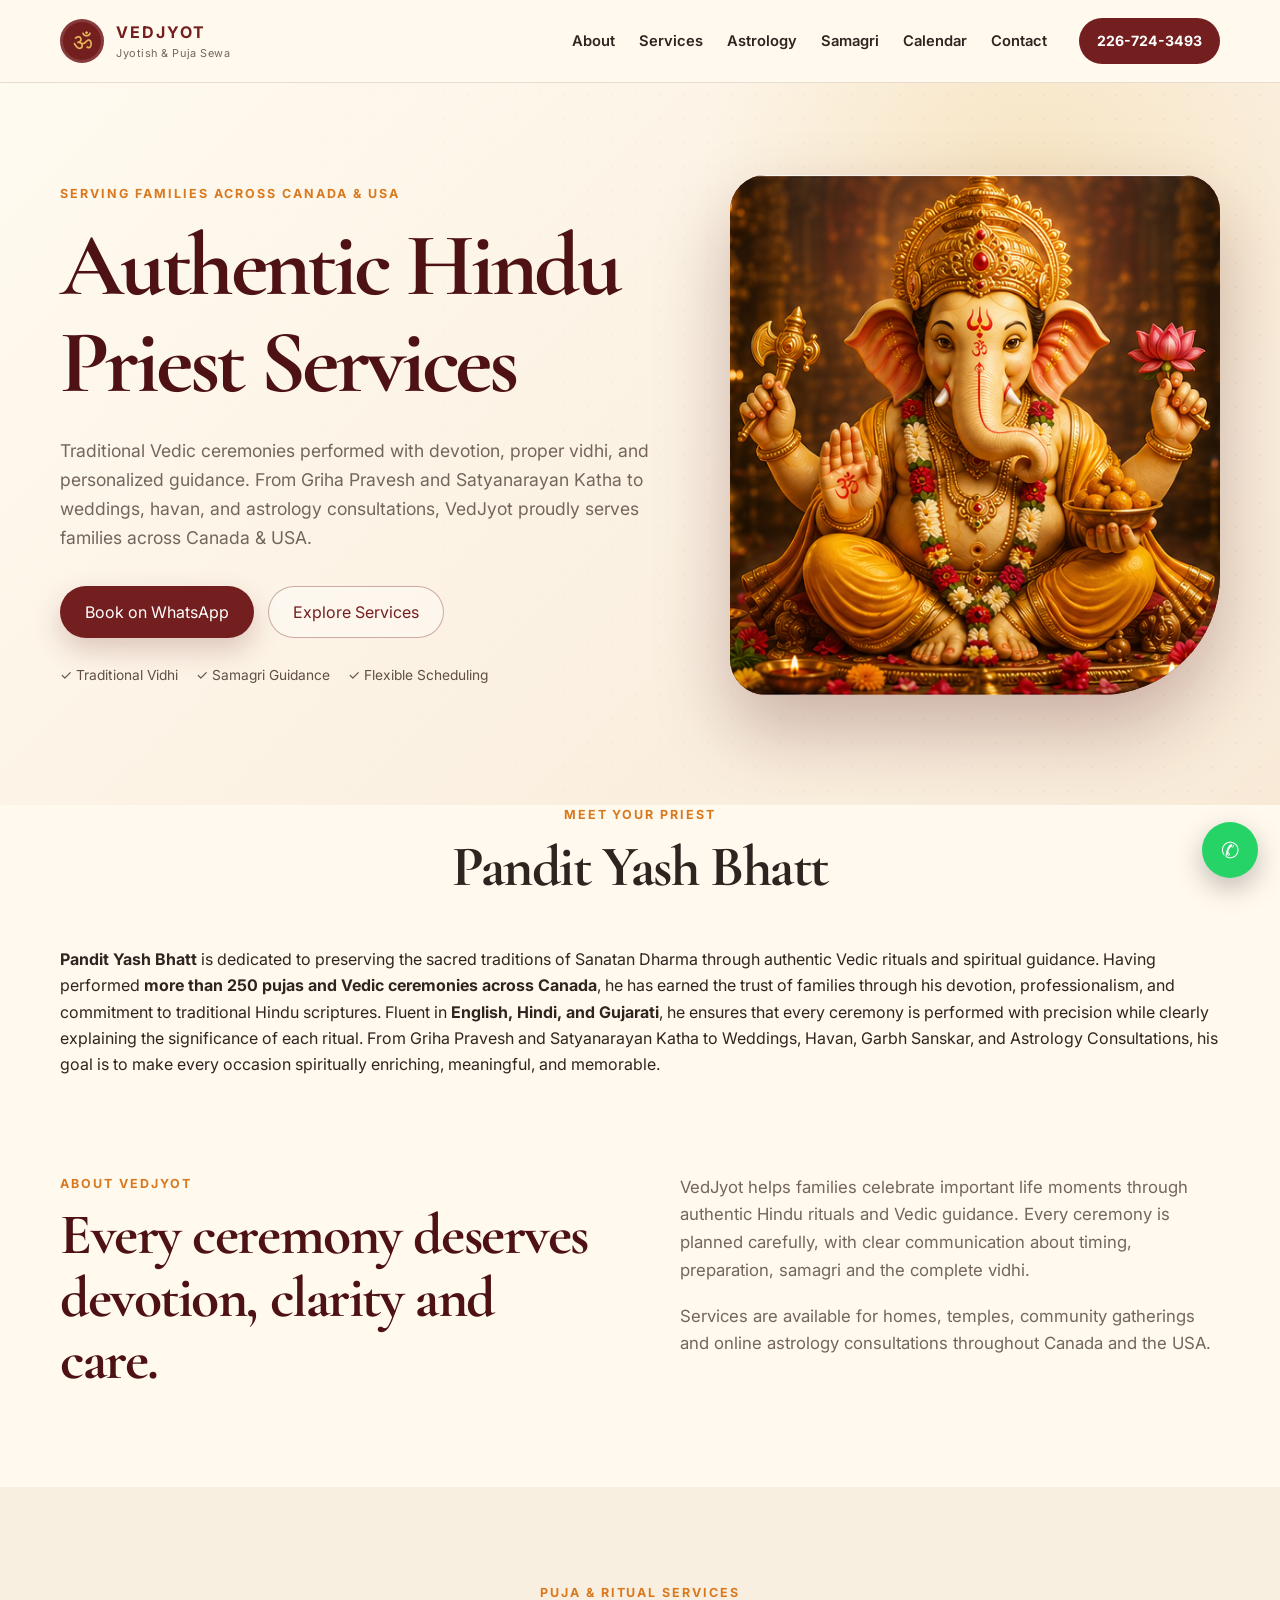
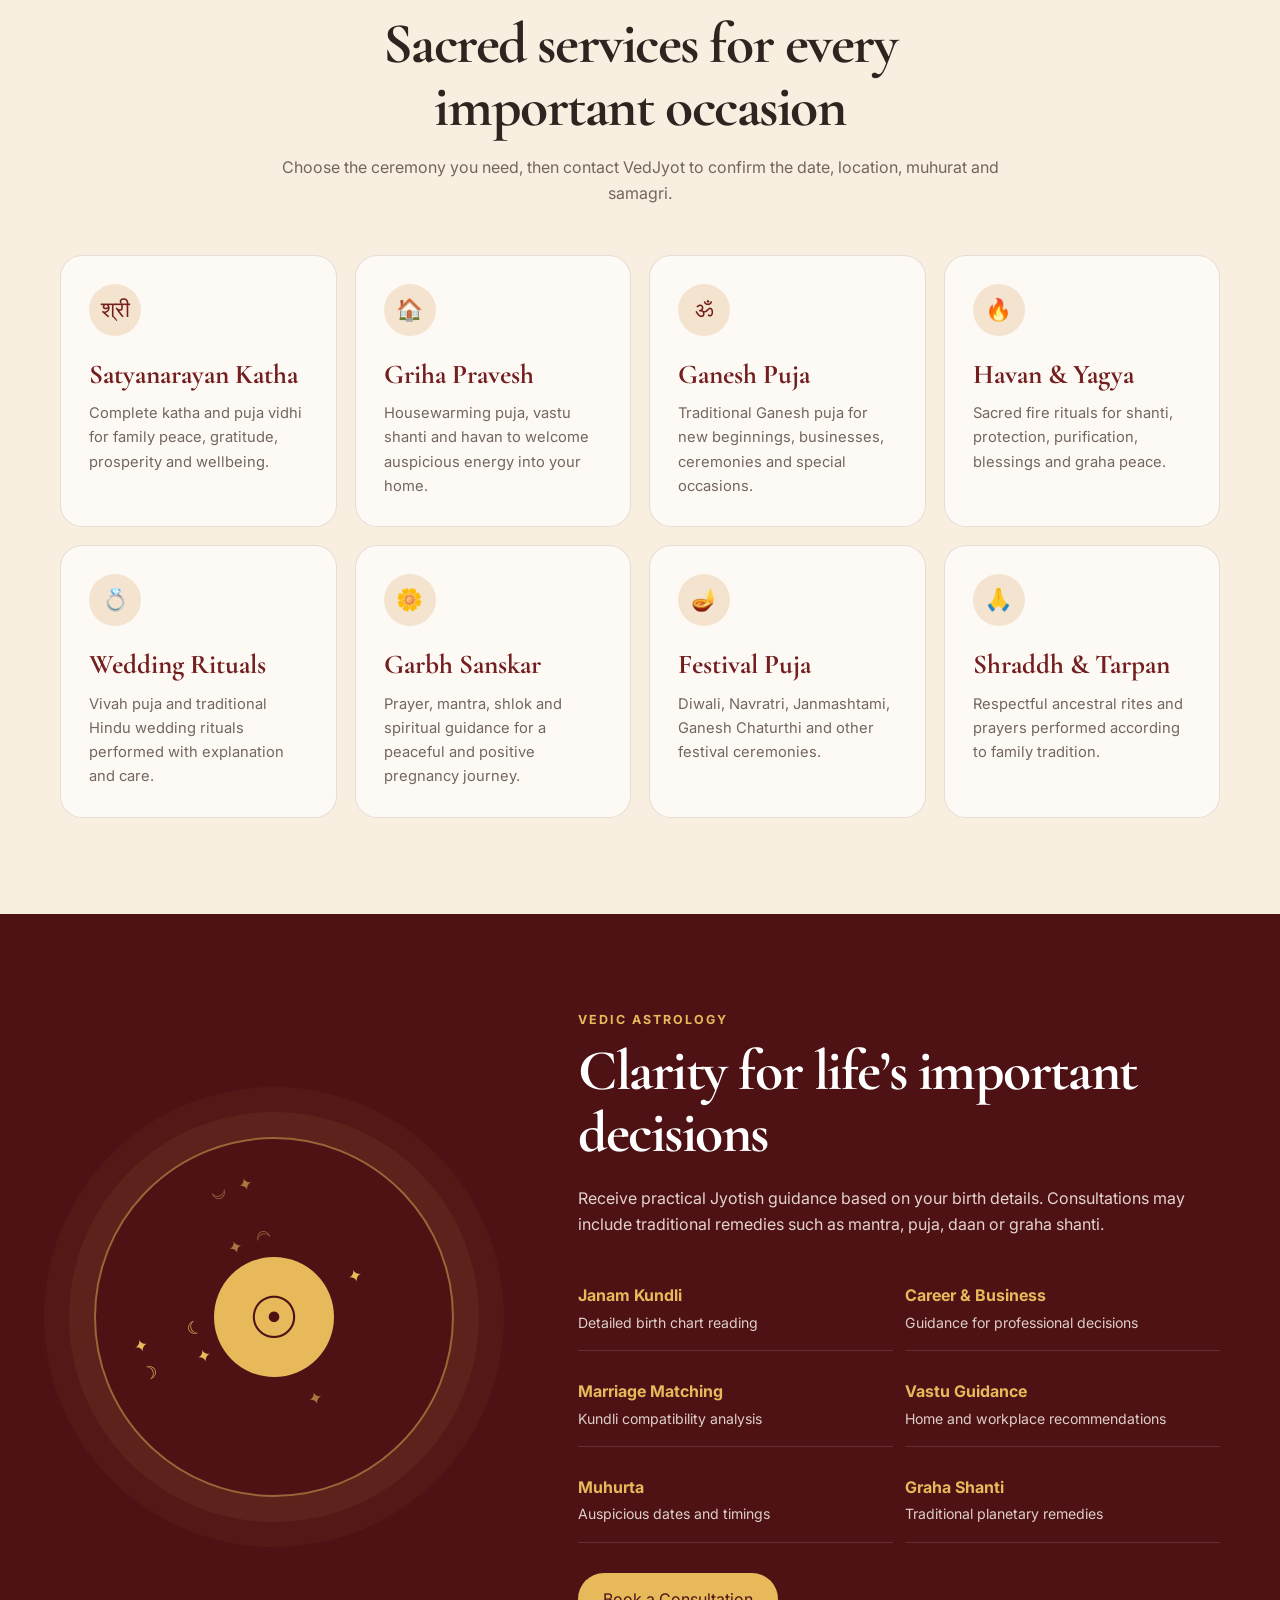
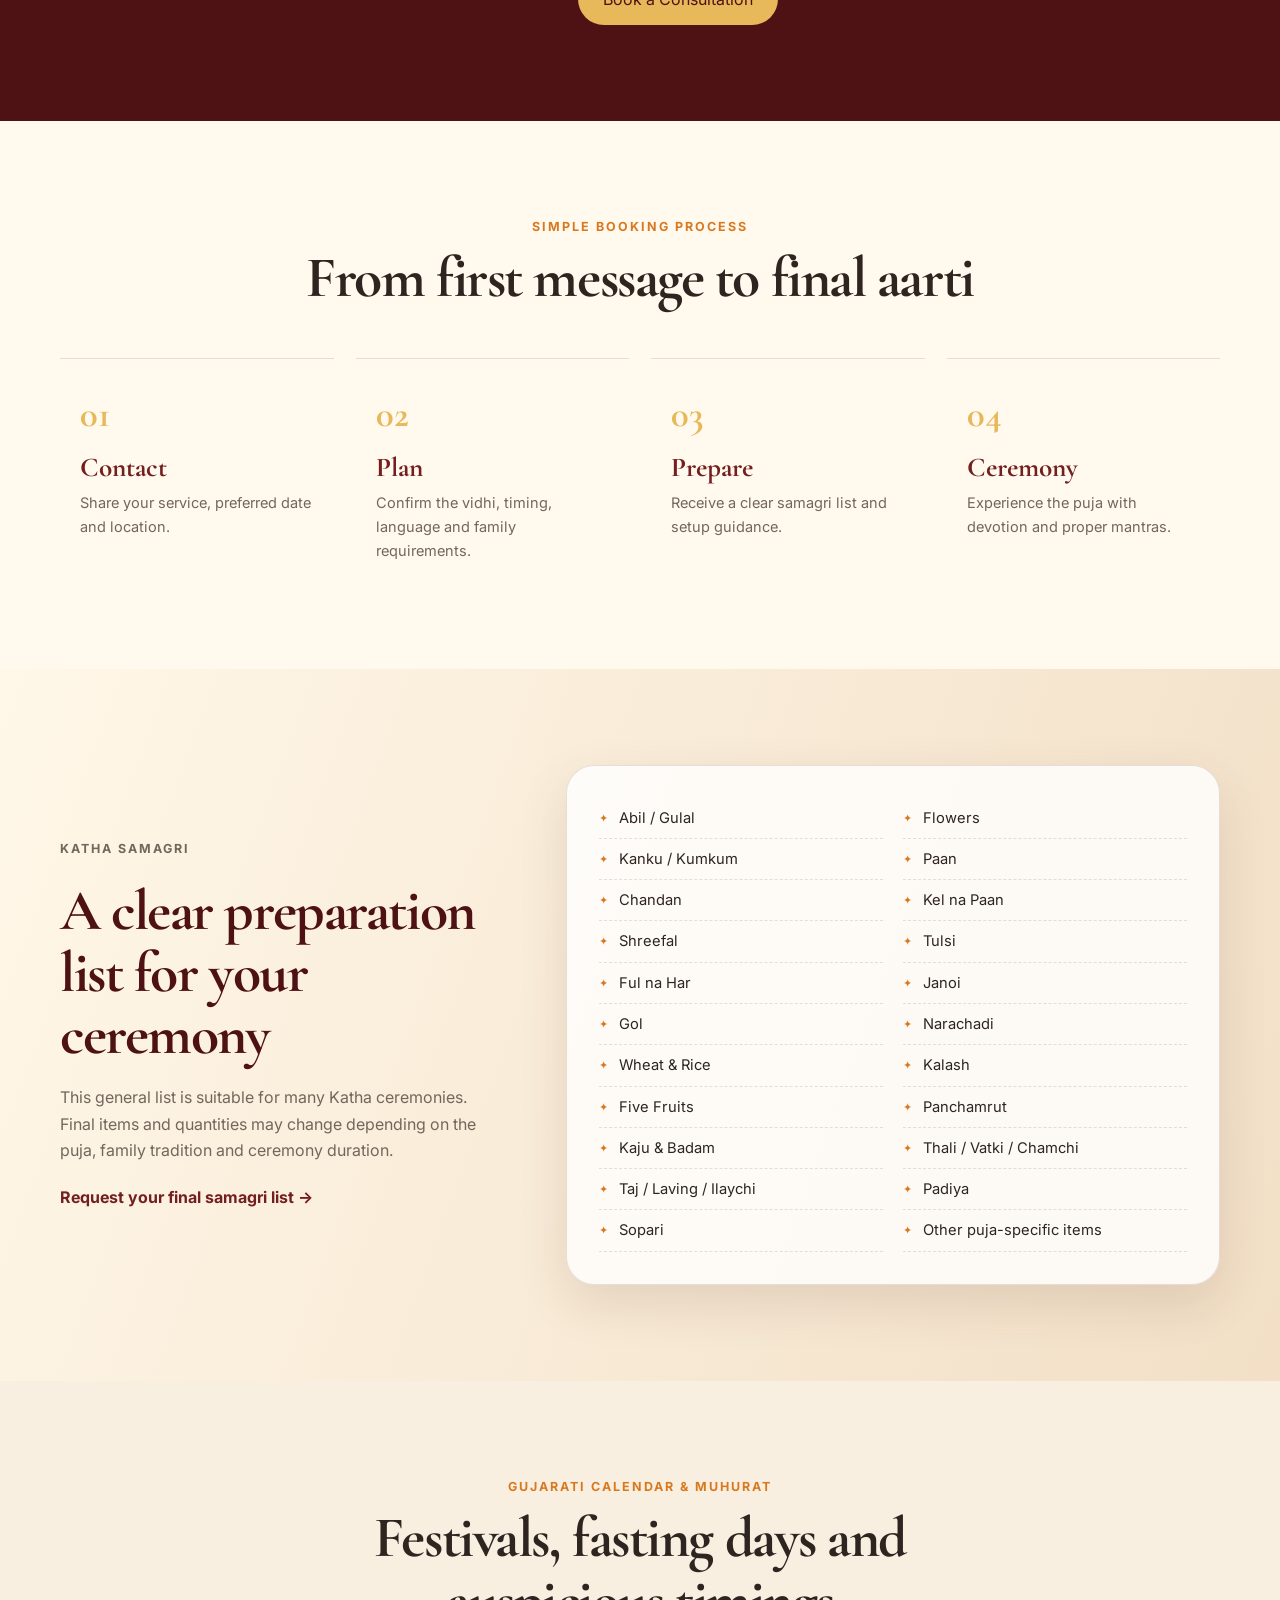
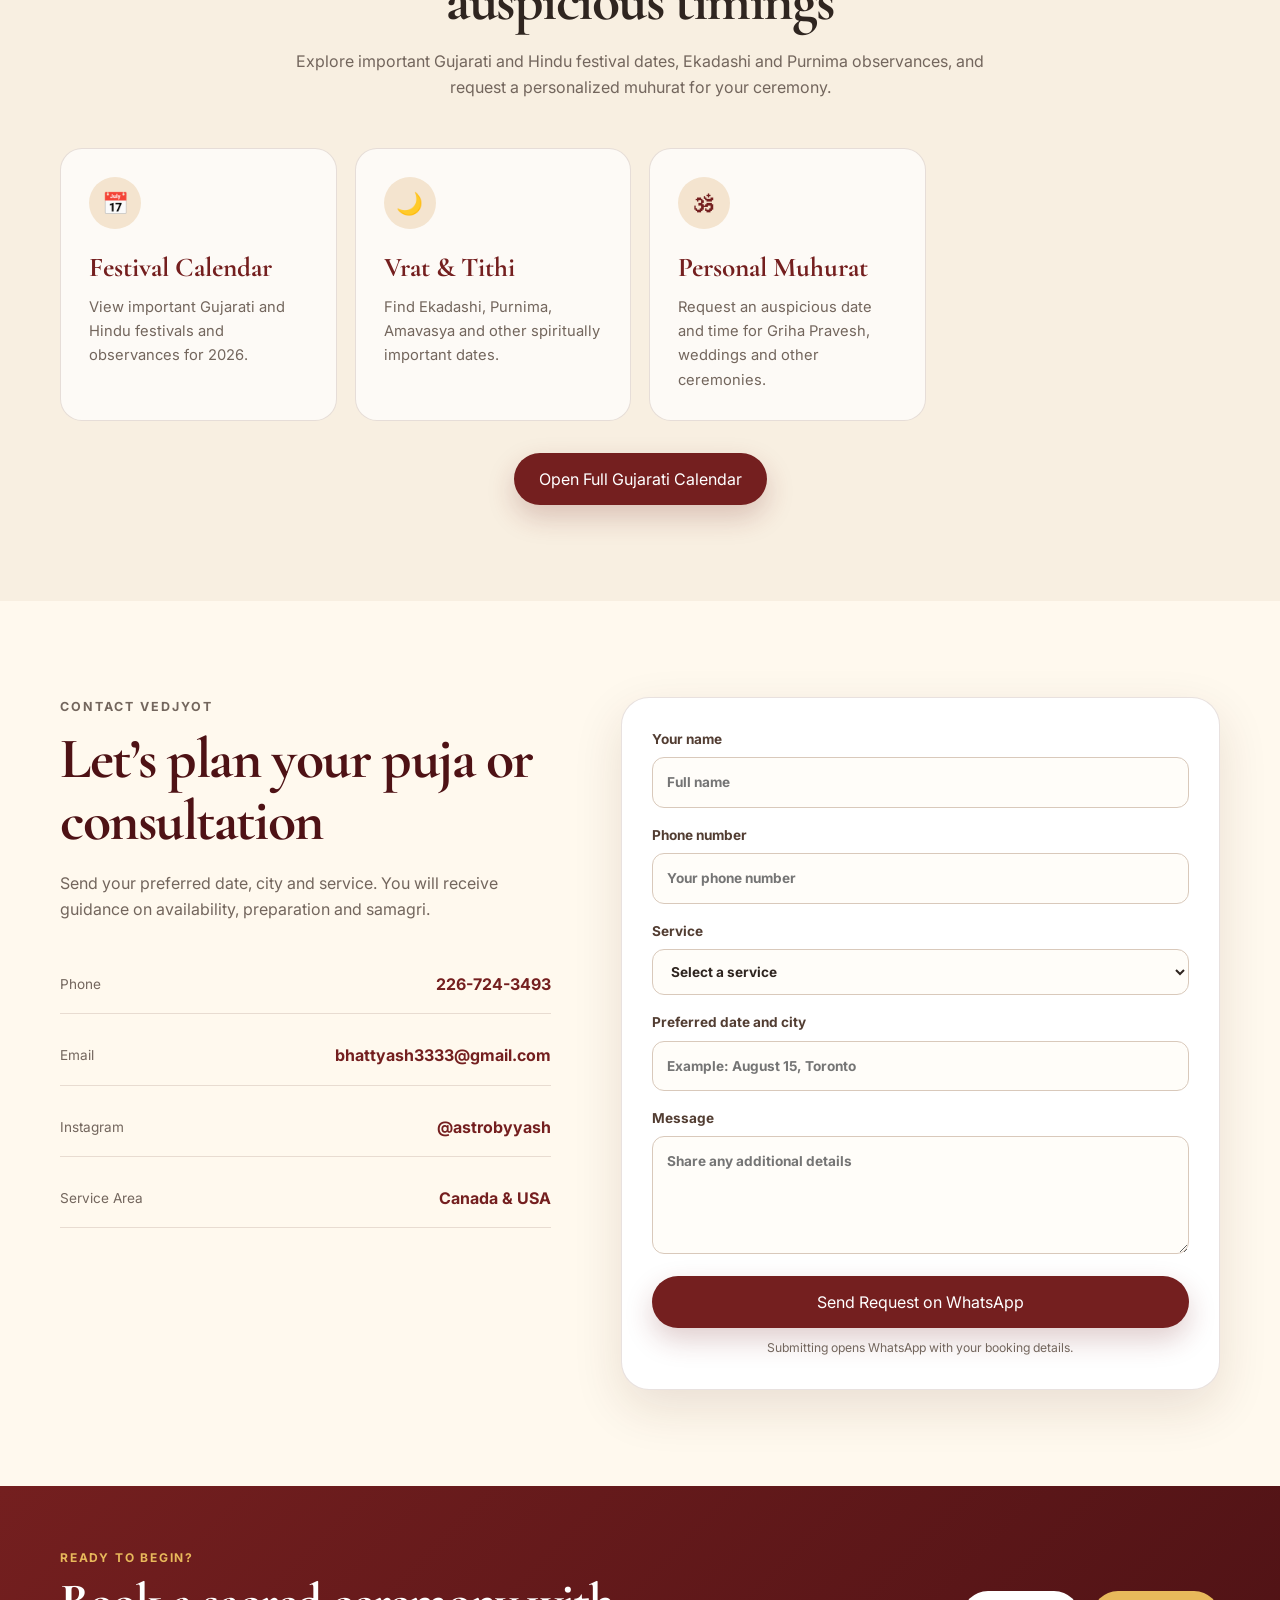
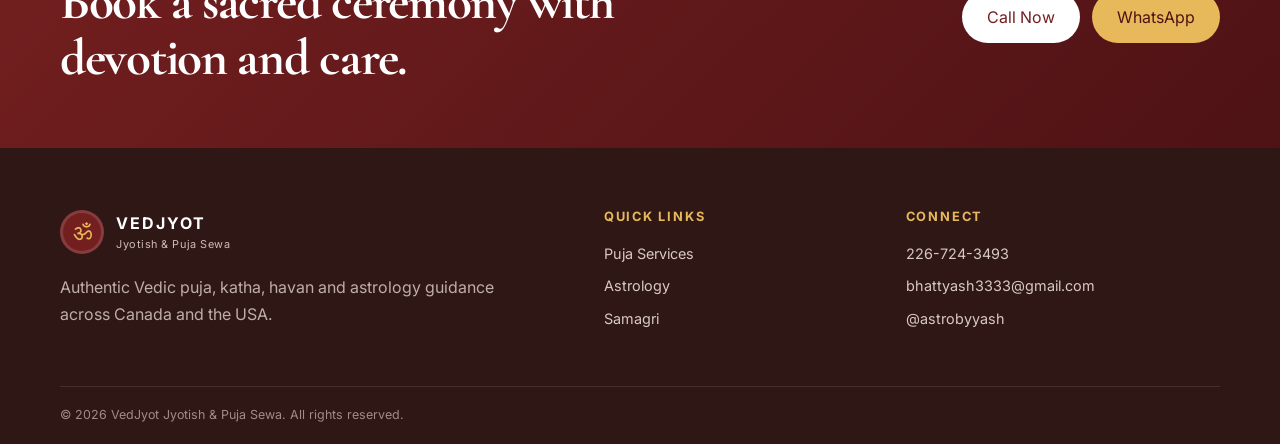
==== commit 6e1c9891: "Rename index(5).html to index.html" ====
--- a/index.html
+++ b/index.html
@@ -29,7 +29,8 @@
 <a href="#services">Services</a>
 <a href="#astrology">Astrology</a>
 <a href="#samagri">Samagri</a>
-<a href="calendar.html">Calendar</a><a href="#contact">Contact</a>
+<a href="#calendar-preview">Calendar</a>
+<a href="#contact">Contact</a>
 </nav>
 <a class="nav-phone" href="tel:+12267243493">226-724-3493</a>
 </div>
@@ -211,7 +212,38 @@
 </div>
 </div>
 </section>
-<section class="section contact" id="contact">
+<section class="section warm" id="calendar-preview">
+<div class="container">
+<div class="section-heading centered">
+<p class="section-label">Gujarati Calendar &amp; Muhurat</p>
+<h2>Festivals, fasting days and auspicious timings</h2>
+<p>
+        Explore important Gujarati and Hindu festival dates, Ekadashi and Purnima observances,
+        and request a personalized muhurat for your ceremony.
+      </p>
+</div>
+<div class="service-grid">
+<article class="service-card">
+<div class="icon">📅</div>
+<h3>Festival Calendar</h3>
+<p>View important Gujarati and Hindu festivals and observances for 2026.</p>
+</article>
+<article class="service-card">
+<div class="icon">🌙</div>
+<h3>Vrat &amp; Tithi</h3>
+<p>Find Ekadashi, Purnima, Amavasya and other spiritually important dates.</p>
+</article>
+<article class="service-card">
+<div class="icon">🕉</div>
+<h3>Personal Muhurat</h3>
+<p>Request an auspicious date and time for Griha Pravesh, weddings and other ceremonies.</p>
+</article>
+</div>
+<div style="text-align:center; margin-top:32px;">
+<a class="btn btn-primary" href="calendar.html">Open Full Gujarati Calendar</a>
+</div>
+</div>
+</section><section class="section contact" id="contact">
 <div class="container contact-grid">
 <div>
 <p class="section-label">Contact VedJyot</p>
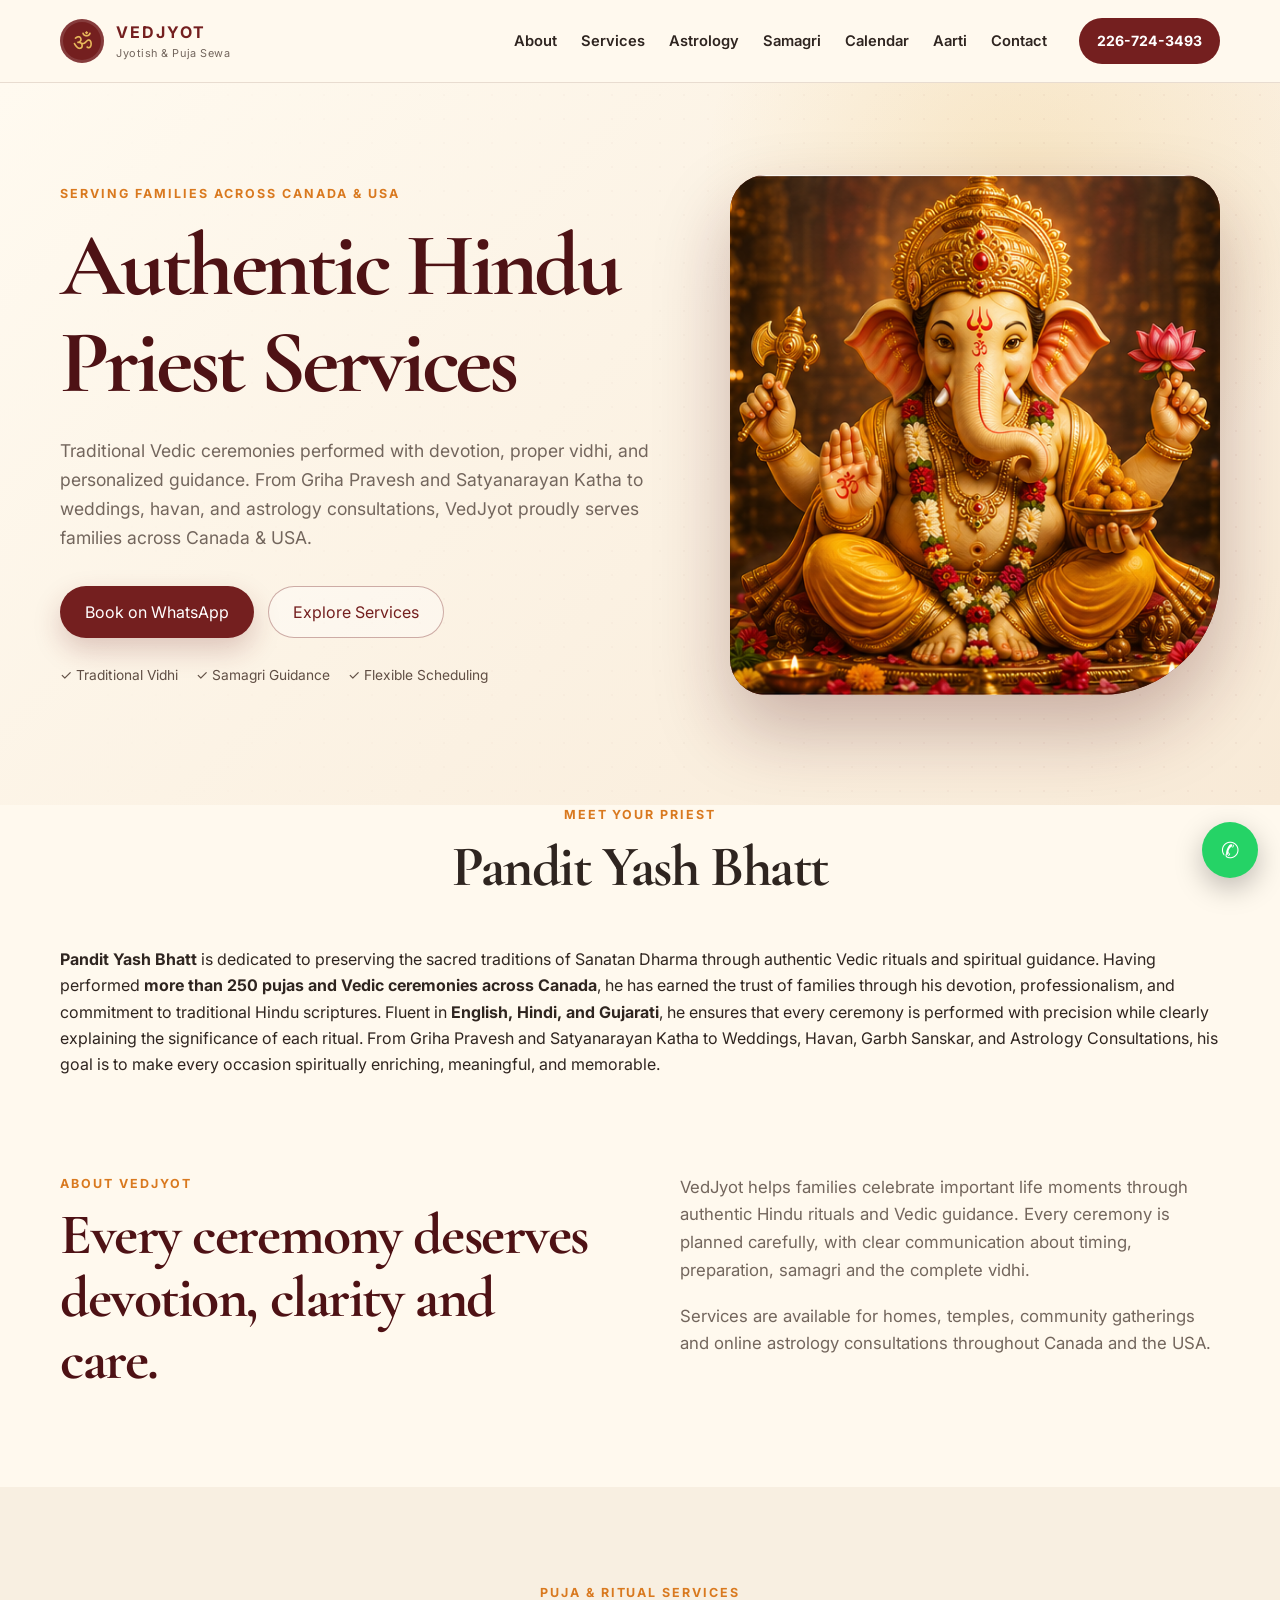
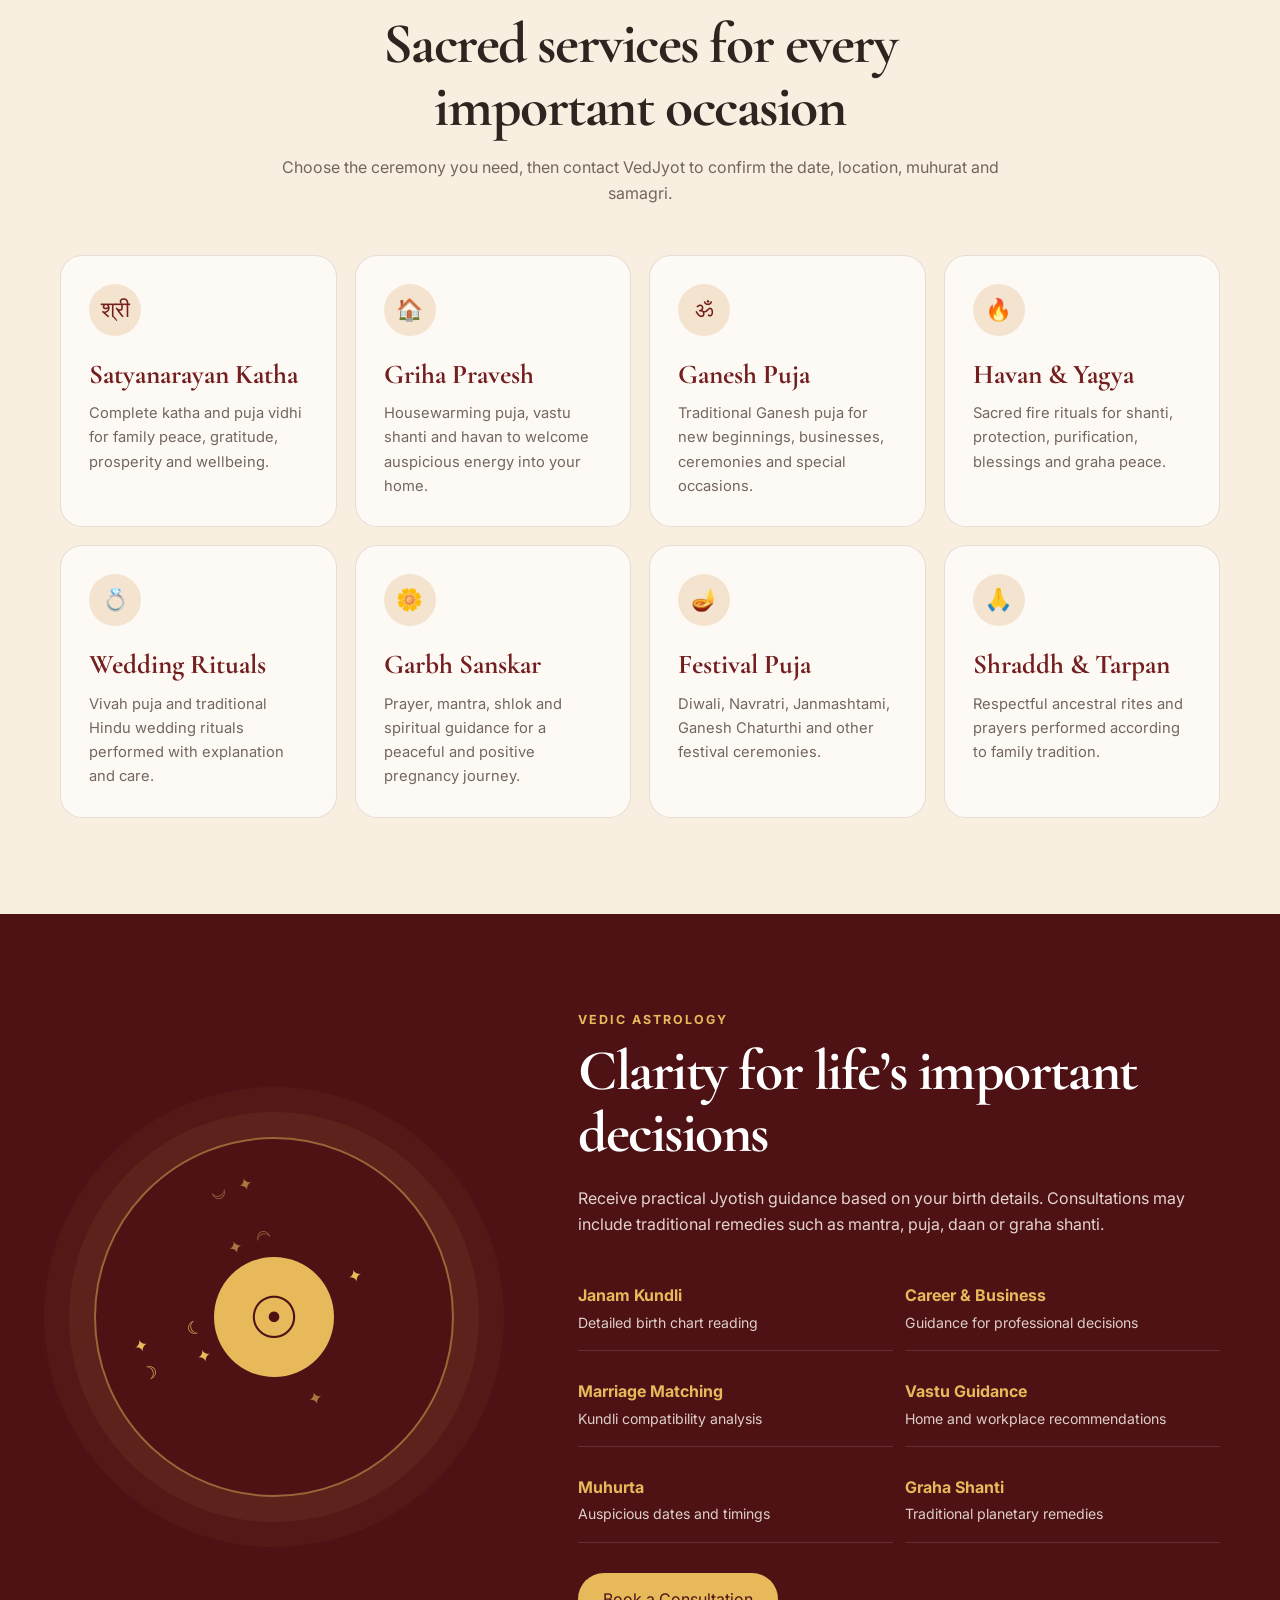
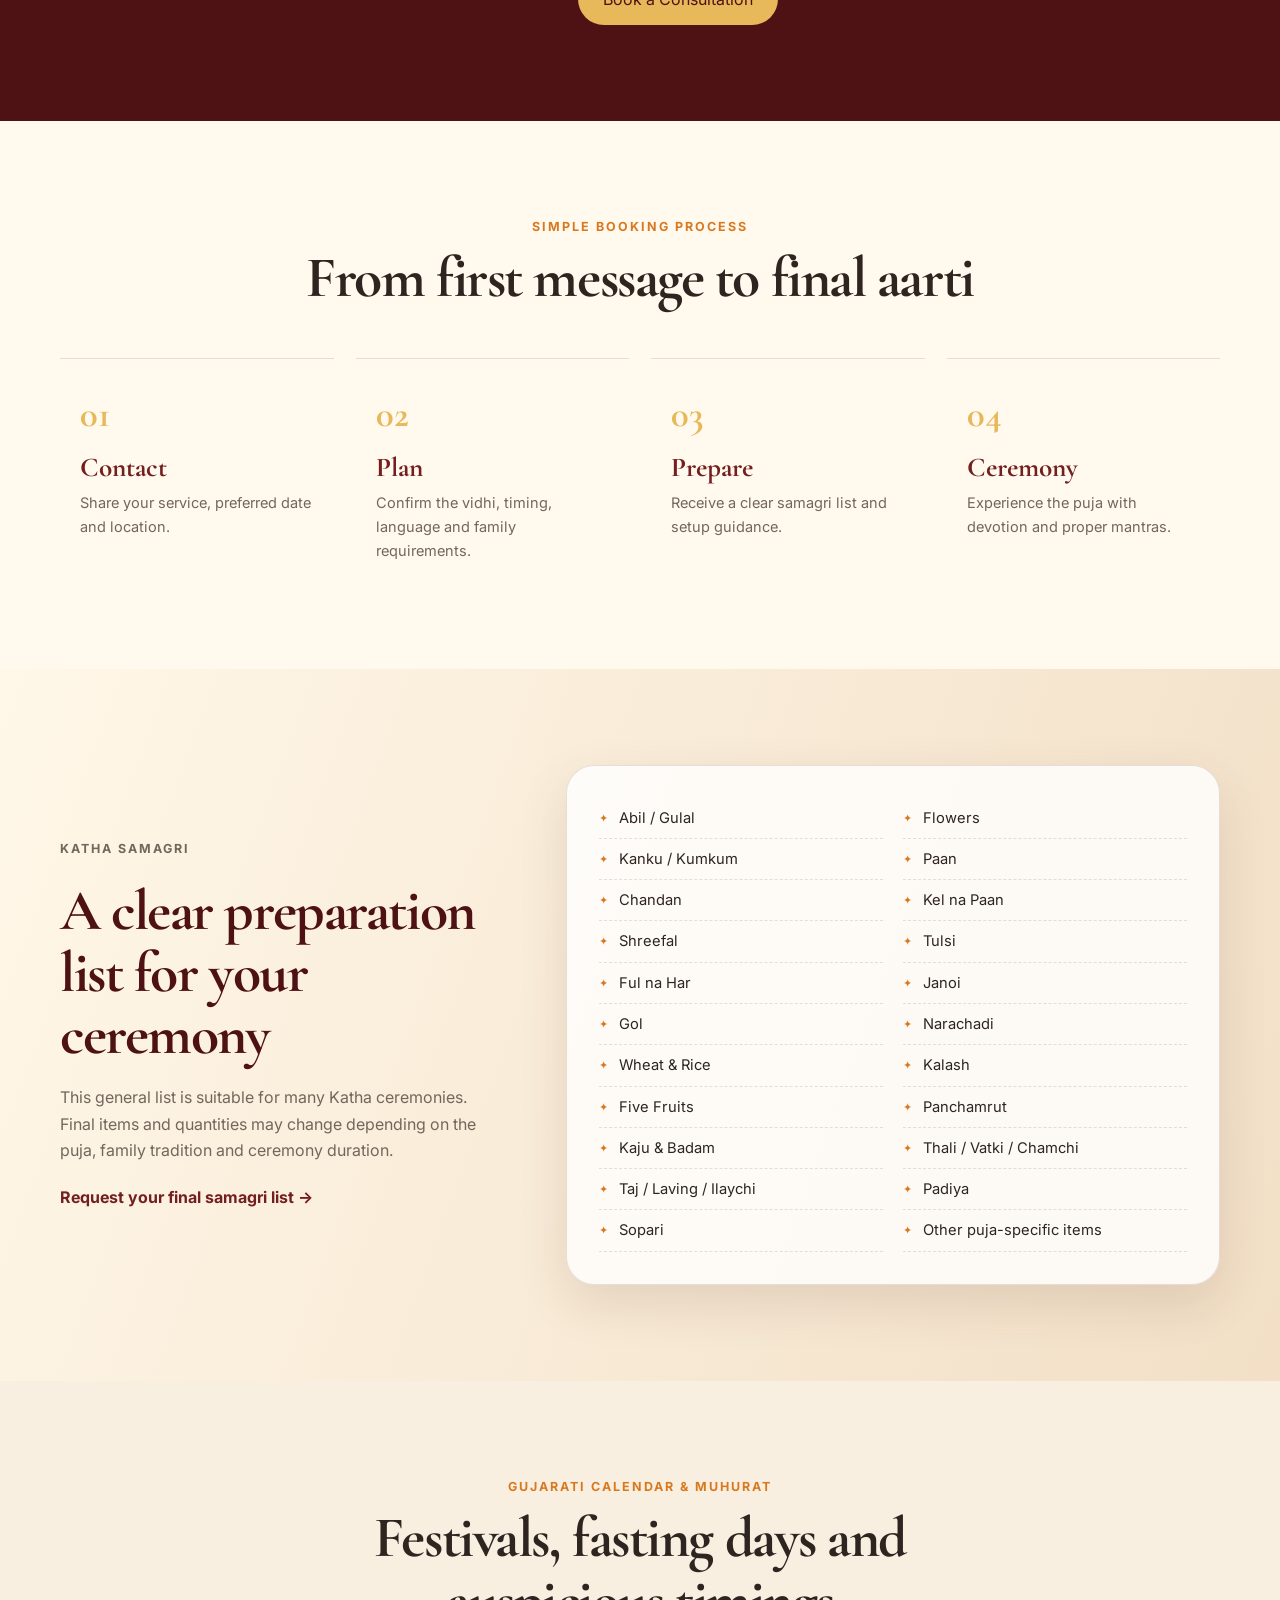
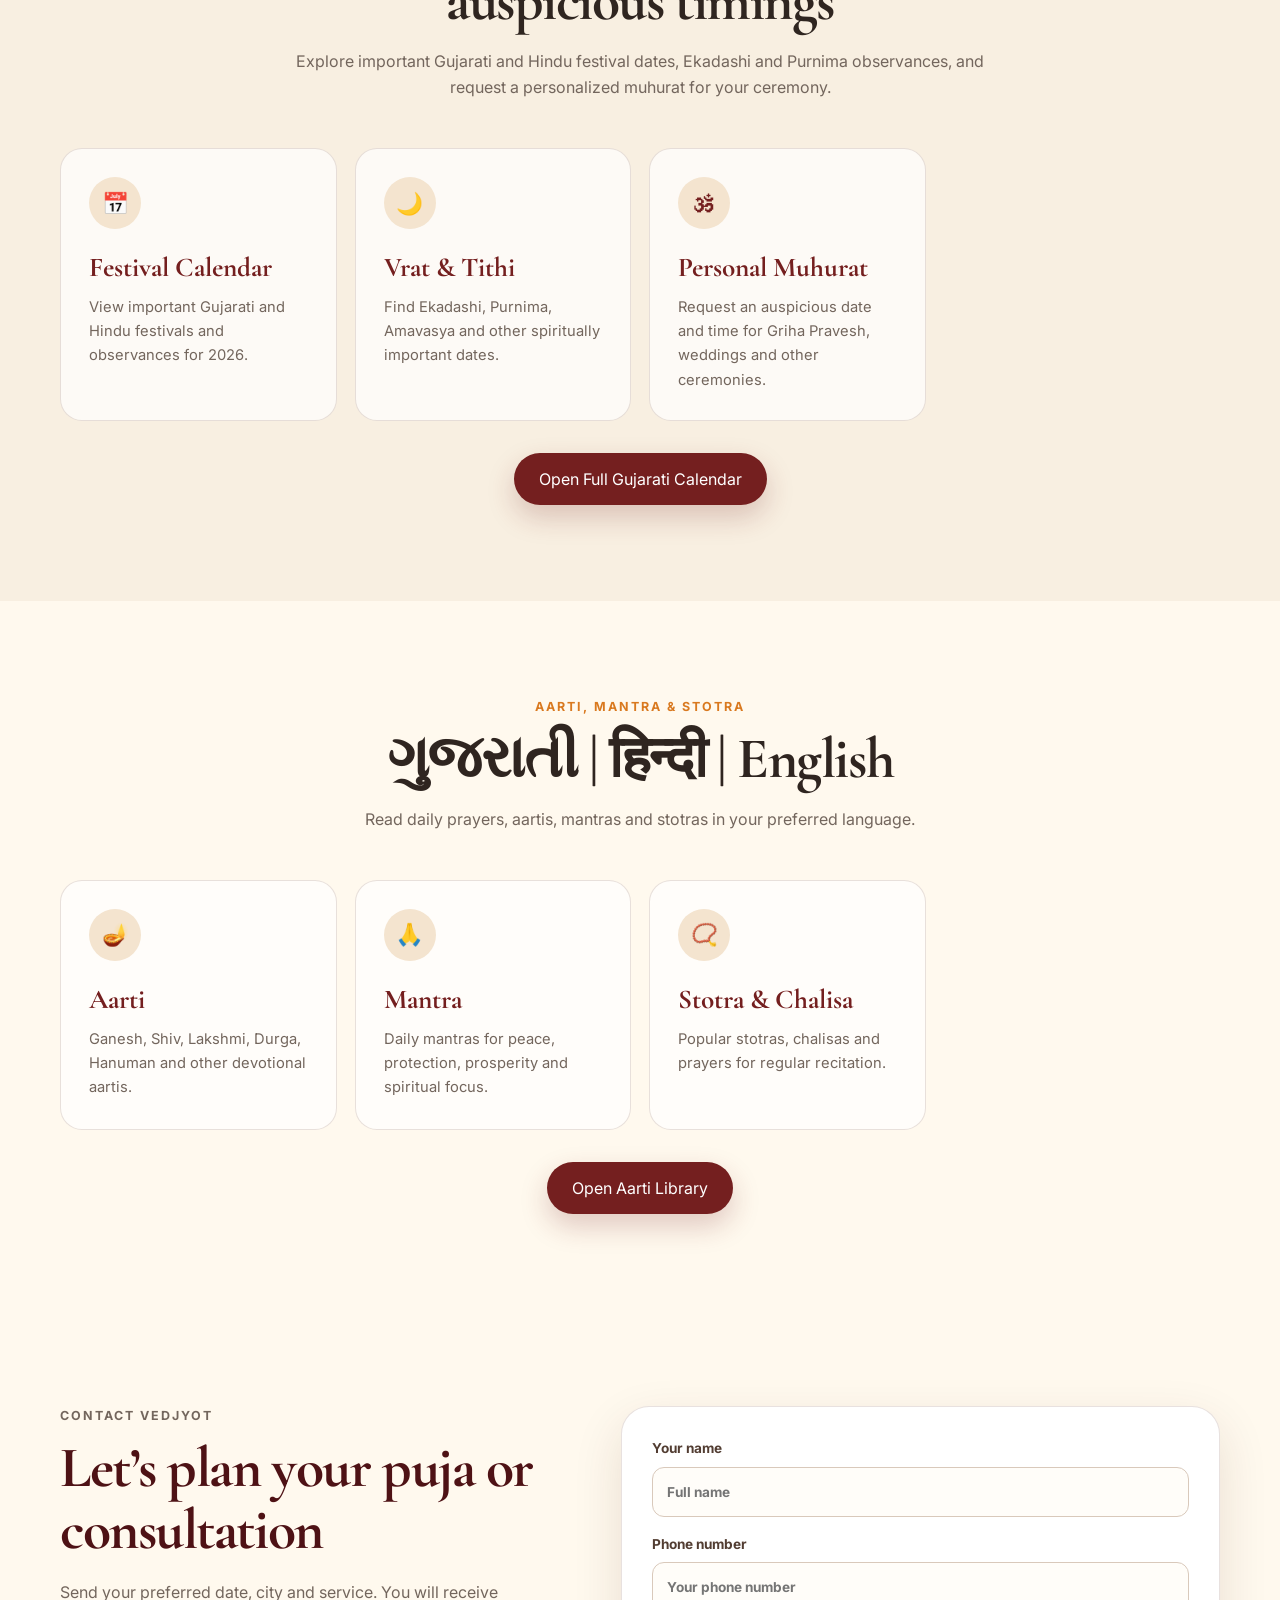
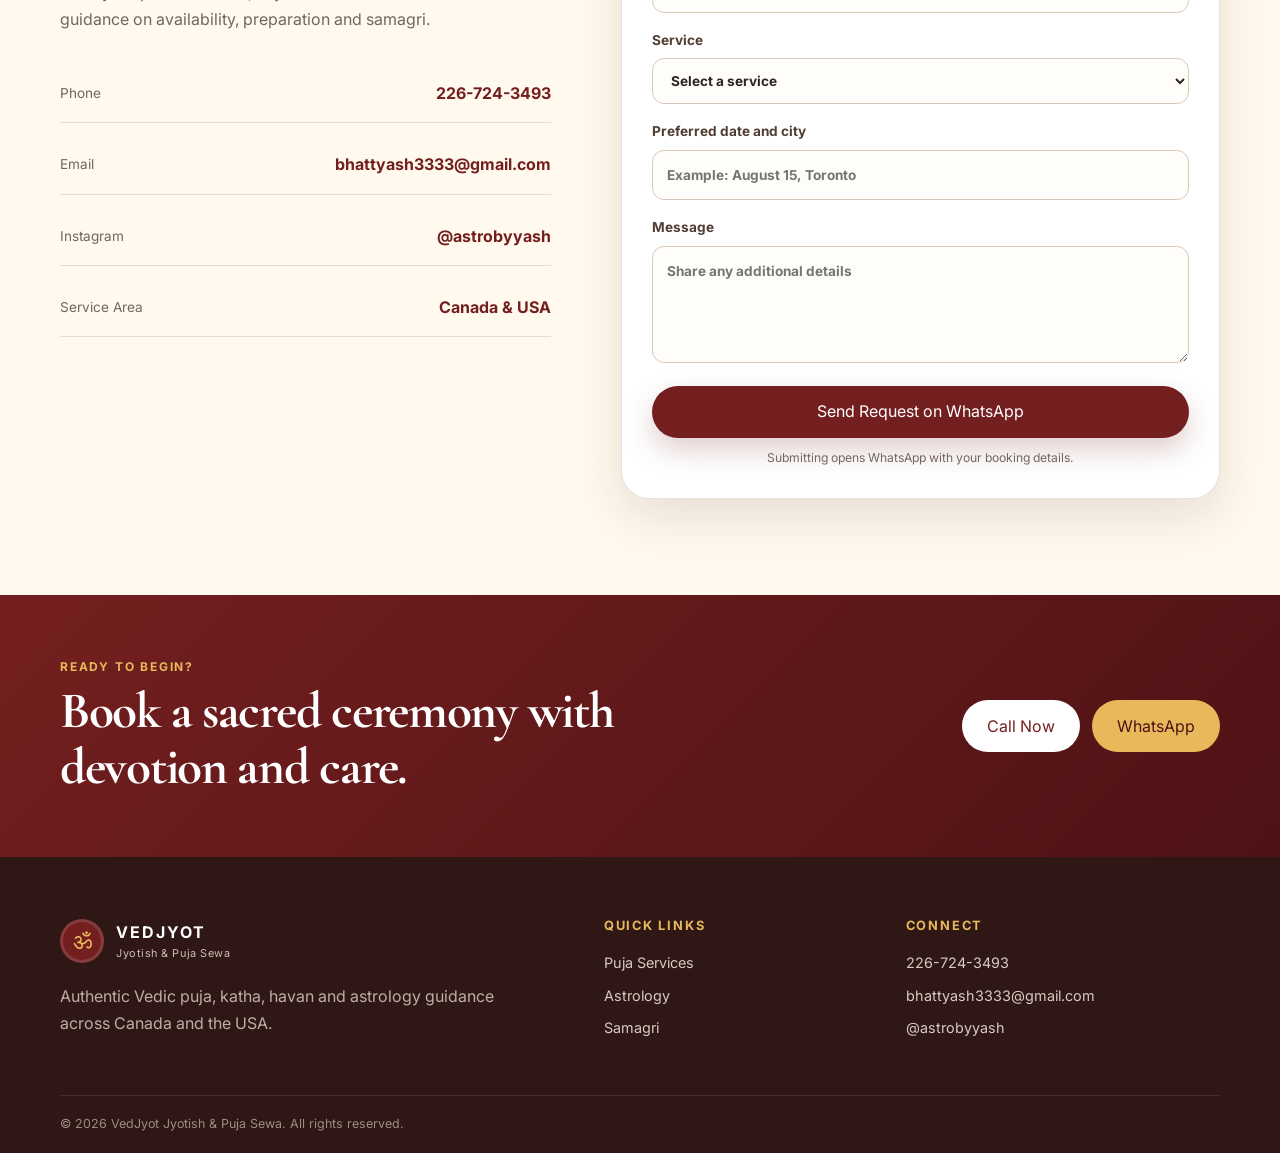
==== commit 1bddd19a: "Rename index(6).html to index.html" ====
--- a/index.html
+++ b/index.html
@@ -30,7 +30,7 @@
 <a href="#astrology">Astrology</a>
 <a href="#samagri">Samagri</a>
 <a href="#calendar-preview">Calendar</a>
-<a href="#contact">Contact</a>
+<a href="#aarti-preview">Aarti</a><a href="#contact">Contact</a>
 </nav>
 <a class="nav-phone" href="tel:+12267243493">226-724-3493</a>
 </div>
@@ -243,6 +243,34 @@
 <a class="btn btn-primary" href="calendar.html">Open Full Gujarati Calendar</a>
 </div>
 </div>
+</section><section class="section" id="aarti-preview">
+<div class="container">
+<div class="section-heading centered">
+<p class="section-label">Aarti, Mantra &amp; Stotra</p>
+<h2>ગુજરાતી | हिन्दी | English</h2>
+<p>Read daily prayers, aartis, mantras and stotras in your preferred language.</p>
+</div>
+<div class="service-grid">
+<article class="service-card">
+<div class="icon">🪔</div>
+<h3>Aarti</h3>
+<p>Ganesh, Shiv, Lakshmi, Durga, Hanuman and other devotional aartis.</p>
+</article>
+<article class="service-card">
+<div class="icon">🙏</div>
+<h3>Mantra</h3>
+<p>Daily mantras for peace, protection, prosperity and spiritual focus.</p>
+</article>
+<article class="service-card">
+<div class="icon">📿</div>
+<h3>Stotra &amp; Chalisa</h3>
+<p>Popular stotras, chalisas and prayers for regular recitation.</p>
+</article>
+</div>
+<div style="text-align:center; margin-top:32px;">
+<a class="btn btn-primary" href="aarti.html">Open Aarti Library</a>
+</div>
+</div>
 </section><section class="section contact" id="contact">
 <div class="container contact-grid">
 <div>
